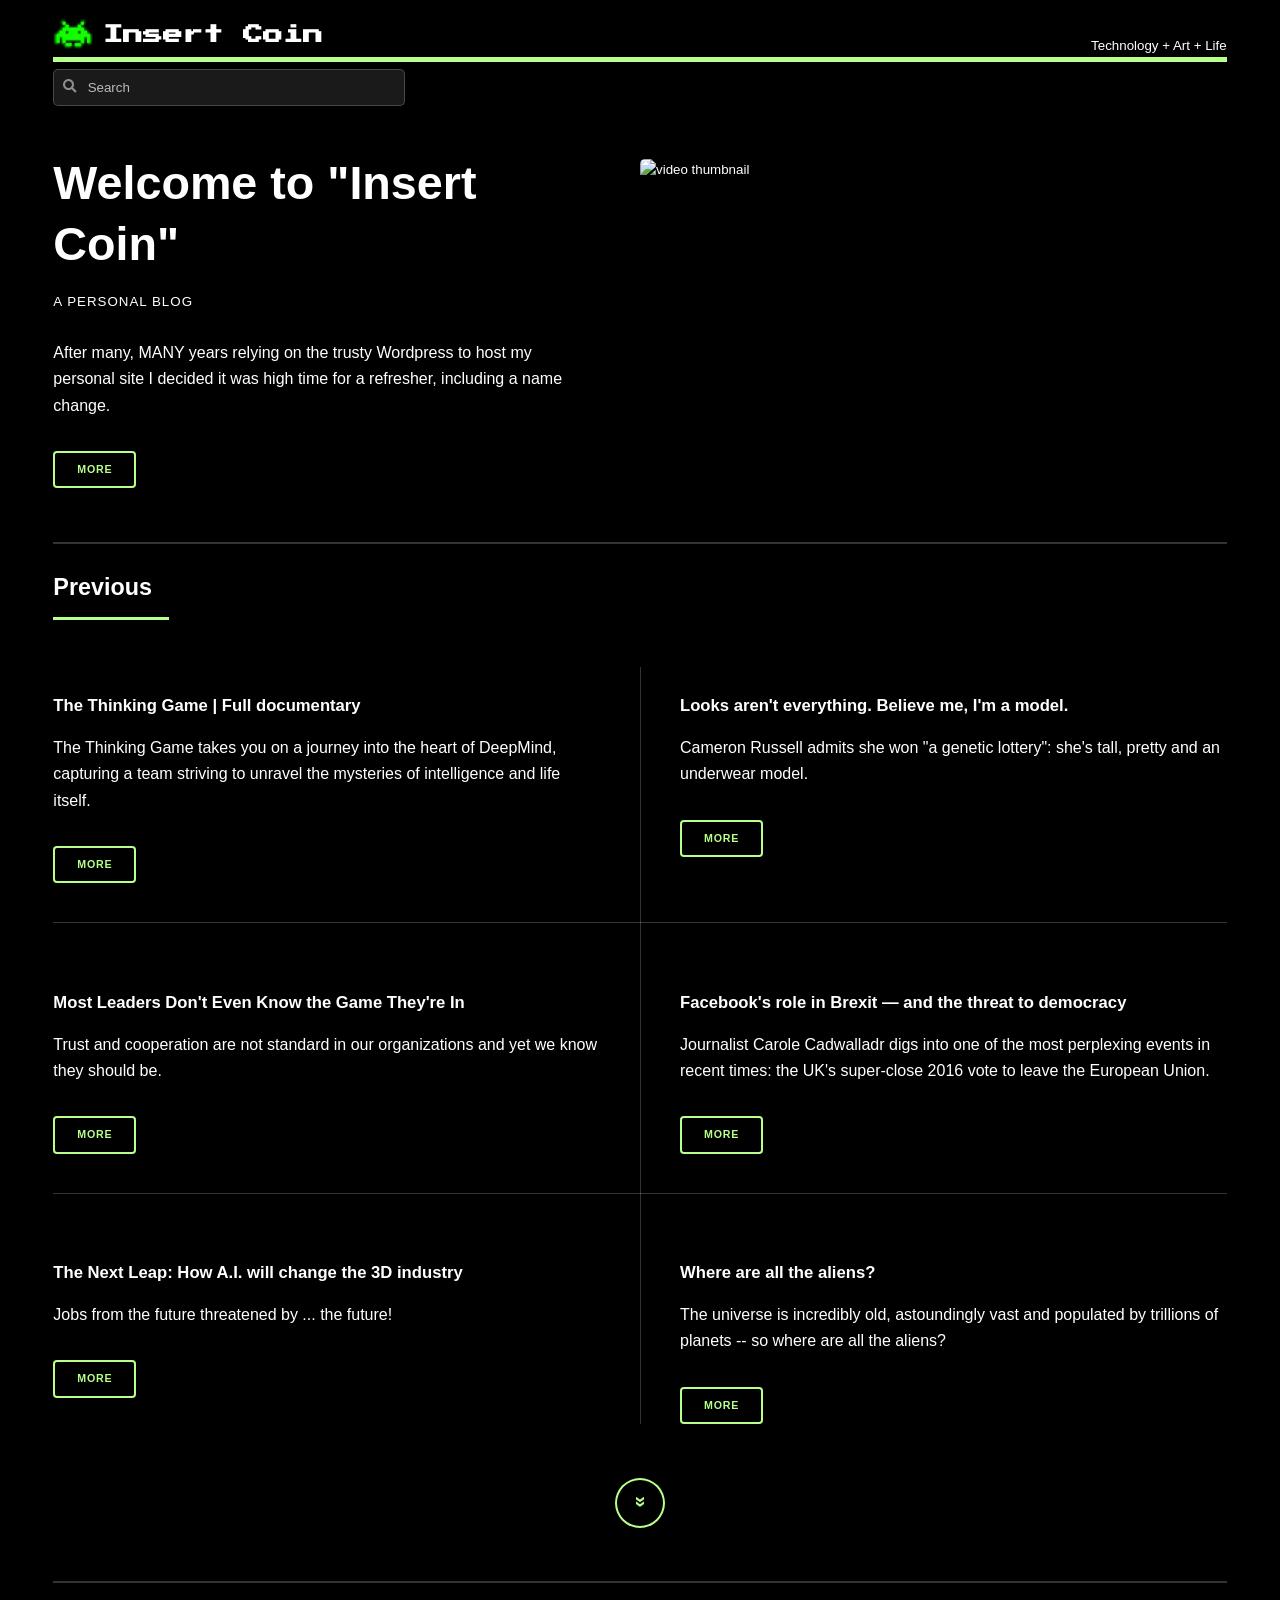
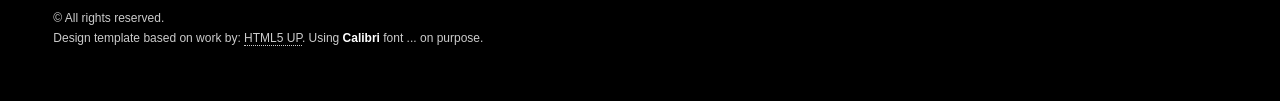
==== site/index.html @ b9022a0f "add search bar" ====
<!DOCTYPE HTML>
<html>

<head>
	<title>Insert Coin &#8211; Technology + Art + Life</title>
	<meta charset="utf-8" />
	<meta name="viewport" content="width=device-width, initial-scale=1, user-scalable=no" />
	<link rel="stylesheet" href="assets/css/main.css" />
	<link rel="apple-touch-icon" sizes="180x180" href="/apple-touch-icon.png">
	<link rel="icon" type="image/png" sizes="32x32" href="/favicon-32x32.png">
	<link rel="icon" type="image/png" sizes="16x16" href="/favicon-16x16.png">
	<link rel="manifest" href="/site.webmanifest">
</head>

<body class="is-preload">

	<!-- Wrapper -->
	<div id="wrapper">

		<!-- Main -->
		<div id="main">
			<div class="inner">

				<!-- Header -->
				<header id="header">
					<a href="/" class="logo"><img src="images/logo.jpg" alt="" /><strong>Insert
							Coin</strong></a>
					<br />
					Technology + Art + Life
				</header>
				<div id="search-bar" style="width: 30%; margin: 0.5em 0 0 0; position: relative;">
					<form method="post" action="#" onsubmit="return false;">
						<input type="text" id="search-input" placeholder="Search"
							style="padding-left: 2.5em; width: 100%;" />
						<span class="icon solid fa-search"
							style="position: absolute; left: 0.75em; top: 50%; transform: translateY(-50%); pointer-events: none; opacity: 0.5;"></span>
					</form>
				</div>

				<!-- Banner -->
<section id="banner">
	<div class="content">
		<header>
			<h1>Welcome to "Insert Coin"</h1>
			<p>A Personal Blog</p>
		</header>
		<p>After many, MANY years relying on the trusty Wordpress to host my personal site I decided it was high time for a refresher, including a name change.</p>
		<ul class="actions">
			<li><a href="content/2026/renewed-site/" class="button big">More</a></li>
		</ul>
	</div>
	<span class="image object">
		<img alt="video thumbnail" src="content/2026/renewed-site/images/Google_AI_Studio_2025-12-28T23_28_41.825Z.png">
	</span>
</section>

<!-- Section -->
<section>
	<header class="major">
		<h2>Previous</h2>
	</header>
	<div class="posts">
        <article>
            <a href="content/2025/the-thinking-game/" class="image"><img src="https://i.ytimg.com/vi/d95J8yzvjbQ/hq720.jpg" alt="" /></a>
            <h3>The Thinking Game | Full documentary</h3>
            <p>The Thinking Game takes you on a journey into the heart of DeepMind, capturing a team striving to unravel the mysteries of intelligence and life itself.</p>
            <ul class="actions">
                <li><a href="content/2025/the-thinking-game/" class="button">More</a></li>
            </ul>
        </article>
        <article>
            <a href="content/2025/looks-arent-everything/" class="image"><img src="https://i.ytimg.com/vi/KM4Xe6Dlp0Y/hq720.jpg" alt="" /></a>
            <h3>Looks aren't everything. Believe me, I'm a model.</h3>
            <p>Cameron Russell admits she won "a genetic lottery": she's tall, pretty and an underwear model.</p>
            <ul class="actions">
                <li><a href="content/2025/looks-arent-everything/" class="button">More</a></li>
            </ul>
        </article>
        <article>
            <a href="content/2021/most-leaders-dont-even-know-the-game-theyre-in-simon-sinek/" class="image"><img src="https://i.ytimg.com/vi/RyTQ5-SQYTo/hq720.jpg" alt="" /></a>
            <h3>Most Leaders Don't Even Know the Game They're In</h3>
            <p>Trust and cooperation are not standard in our organizations and yet we know they should be.</p>
            <ul class="actions">
                <li><a href="content/2021/most-leaders-dont-even-know-the-game-theyre-in-simon-sinek/" class="button">More</a></li>
            </ul>
        </article>
        <article>
            <a href="content/2019/facebooks-role-in-brexit-and-the-threat-to-democracy-carole-cadwalladr/" class="image"><img src="https://i.ytimg.com/vi/OQSMr-3GGvQ/hq720.jpg" alt="" /></a>
            <h3>Facebook's role in Brexit — and the threat to democracy</h3>
            <p>Journalist Carole Cadwalladr digs into one of the most perplexing events in recent times: the UK's super-close 2016 vote to leave the European Union.</p>
            <ul class="actions">
                <li><a href="content/2019/facebooks-role-in-brexit-and-the-threat-to-democracy-carole-cadwalladr/" class="button">More</a></li>
            </ul>
        </article>
        <article>
            <a href="content/2018/the-next-leap-how-a-i-will-change-the-3d-industry-andrew-price/" class="image"><img src="https://i.ytimg.com/vi/FlgLxSLsYWQ/hq720.jpg" alt="" /></a>
            <h3>The Next Leap: How A.I. will change the 3D industry</h3>
            <p>Jobs from the future threatened by ... the future!</p>
            <ul class="actions">
                <li><a href="content/2018/the-next-leap-how-a-i-will-change-the-3d-industry-andrew-price/" class="button">More</a></li>
            </ul>
        </article>
        <article>
            <a href="content/2018/where-are-all-the-aliens/" class="image"><img src="https://i.ytimg.com/vi/qaIghx4QRN4/hq720.jpg" alt="" /></a>
            <h3>Where are all the aliens?</h3>
            <p>The universe is incredibly old, astoundingly vast and populated by trillions of planets -- so where are all the aliens?</p>
            <ul class="actions">
                <li><a href="content/2018/where-are-all-the-aliens/" class="button">More</a></li>
            </ul>
        </article>
	</div>
	<div class="load-more-container">
		<a href="#" id="load-more-btn" class="button load-more"><span>&raquo;</span></a>
	</div>
</section>

				<!-- Footer -->
				<section>
					<footer id="footer">
						<p class="copyright">&copy; All rights reserved.
							<br />
							Design template based on work by: <a href="https://html5up.net" target="_blank">HTML5
								UP</a>. Using <strong>Calibri</strong> font ... on purpose.
						</p>
					</footer>
				</section>
			</div>
		</div>
	</div>

	<!-- Scripts -->
	<script src="assets/js/jquery.min.js"></script>
	<script src="assets/js/browser.min.js"></script>
	<script src="assets/js/breakpoints.min.js"></script>
	<script src="assets/js/util.js"></script>
	<script src="assets/js/main.js"></script>
	<script src="assets/js/load-more.js"></script>
	<script src="assets/js/search.js"></script>

</body>

</html>
---- site/assets/css/main.css ----
@import url(fontawesome-all.min.css);
@import url("https://fonts.googleapis.com/css?family=Open+Sans:400,600,400italic,600italic|Roboto+Slab:400,700");
@import url('https://fonts.googleapis.com/css2?family=Press+Start+2P&display=swap');

/*
	Editorial by HTML5 UP
	html5up.net | @ajlkn
	Free for personal and commercial use under the CCA 3.0 license (html5up.net/license)
*/
html,
body,
div,
span,
applet,
object,
iframe,
h1,
h2,
h3,
h4,
h5,
h6,
p,
blockquote,
pre,
a,
abbr,
acronym,
address,
big,
cite,
code,
del,
dfn,
em,
img,
ins,
kbd,
q,
s,
samp,
small,
strike,
strong,
sub,
sup,
tt,
var,
b,
u,
i,
center,
dl,
dt,
dd,
ol,
ul,
li,
fieldset,
form,
label,
legend,
table,
caption,
tbody,
tfoot,
thead,
tr,
th,
td,
article,
aside,
canvas,
details,
embed,
figure,
figcaption,
footer,
header,
hgroup,
menu,
nav,
output,
ruby,
section,
summary,
time,
mark,
audio,
video {
  margin: 0;
  padding: 0;
  border: 0;
  font-size: 100%;
  font: inherit;
  vertical-align: baseline;
}

article,
aside,
details,
figcaption,
figure,
footer,
header,
hgroup,
menu,
nav,
section {
  display: block;
}

img {
  max-width: 100%;
  height: auto;
}

iframe {
  max-width: 100%;
}

body {
  line-height: 1;
}

ol,
ul {
  list-style: none;
}

blockquote,
q {
  quotes: none;
}

blockquote:before,
blockquote:after,
q:before,
q:after {
  content: '';
  content: none;
}

table {
  border-collapse: collapse;
  border-spacing: 0;
}

body {
  -webkit-text-size-adjust: none;
}

mark {
  background-color: transparent;
  color: inherit;
}

input::-moz-focus-inner {
  border: 0;
  padding: 0;
}

input,
select,
textarea {
  -moz-appearance: none;
  -webkit-appearance: none;
  -ms-appearance: none;
  appearance: none;
}

/* Basic */
@-ms-viewport {
  width: device-width;
}

body {
  -ms-overflow-style: scrollbar;
}

@media screen and (max-width: 480px) {

  html,
  body {
    min-width: 320px;
  }
}

html {
  box-sizing: border-box;
}

*,
*:before,
*:after {
  box-sizing: inherit;
}

body {
  background: #000000;
}

body.is-preload *,
body.is-preload *:before,
body.is-preload *:after,
body.is-resizing *,
body.is-resizing *:before,
body.is-resizing *:after {
  -moz-animation: none !important;
  -webkit-animation: none !important;
  -ms-animation: none !important;
  animation: none !important;
  -moz-transition: none !important;
  -webkit-transition: none !important;
  -ms-transition: none !important;
  transition: none !important;
}

/* Type */
body,
input,
select,
textarea {
  color: #ffffff;
  font-family: "Calibri", sans-serif;
  font-size: 13pt;
  font-weight: 400;
  line-height: 1.65;
}

@media screen and (max-width: 1680px) {

  body,
  input,
  select,
  textarea {
    font-size: 11pt;
  }
}

@media screen and (max-width: 1280px) {

  body,
  input,
  select,
  textarea {
    font-size: 10pt;
  }
}

@media screen and (max-width: 360px) {

  body,
  input,
  select,
  textarea {
    font-size: 9pt;
  }
}

a {
  -moz-transition: color 0.2s ease-in-out, border-bottom-color 0.2s ease-in-out;
  -webkit-transition: color 0.2s ease-in-out, border-bottom-color 0.2s ease-in-out;
  -ms-transition: color 0.2s ease-in-out, border-bottom-color 0.2s ease-in-out;
  transition: color 0.2s ease-in-out, border-bottom-color 0.2s ease-in-out;
  border-bottom: dotted 1px;
  color: #B8FF8C;
  text-decoration: none;
}

a:hover {
  border-bottom-color: #B8FF8C;
  color: #B8FF8C !important;
}

a:hover strong {
  color: inherit;
}

strong,
b {
  color: #ffffff;
  font-weight: 600;
}

em,
i {
  font-style: italic;
}

p {
  font-size: 1.2em;
  margin: 0 0 2em 0;
}

h1,
h2,
h3,
h4,
h5,
h6 {
  color: #ffffff;
  font-family: "Calibri", sans-serif;
  font-weight: 700;
  line-height: 1.5;
  margin: 0 0 1em 0;
}

h1 a,
h2 a,
h3 a,
h4 a,
h5 a,
h6 a {
  color: inherit;
  text-decoration: none;
  border-bottom: 0;
}

h1 {
  font-size: 4em;
  margin: 0 0 0.5em 0;
  line-height: 1.3;
}

h2 {
  font-size: 1.75em;
}

h3 {
  font-size: 1.25em;
}

h4 {
  font-size: 1.1em;
}

h5 {
  font-size: 0.9em;
}

h6 {
  font-size: 0.7em;
}

@media screen and (max-width: 1680px) {
  h1 {
    font-size: 3.5em;
  }
}

@media screen and (max-width: 980px) {
  h1 {
    font-size: 3.25em;
  }
}

@media screen and (max-width: 736px) {
  h1 {
    font-size: 2em;
    line-height: 1.4;
  }

  h2 {
    font-size: 1.5em;
  }
}

sub {
  font-size: 0.8em;
  position: relative;
  top: 0.5em;
}

sup {
  font-size: 0.8em;
  position: relative;
  top: -0.5em;
}

blockquote {
  border-left: solid 3px rgba(255, 255, 255, 0.2);
  font-style: italic;
  margin: 0 0 2em 0;
  padding: 0.5em 0 0.5em 2em;
}

code {
  background: rgba(230, 235, 237, 0.25);
  border-radius: 0.375em;
  border: solid 1px rgba(255, 255, 255, 0.2);
  font-family: "Courier New", monospace;
  font-size: 0.9em;
  margin: 0 0.25em;
  padding: 0.25em 0.65em;
}

pre {
  -webkit-overflow-scrolling: touch;
  font-family: "Courier New", monospace;
  font-size: 0.9em;
  margin: 0 0 2em 0;
}

pre code {
  display: block;
  line-height: 1.75;
  padding: 1em 1.5em;
  overflow-x: auto;
}

hr {
  border: 0;
  border-bottom: solid 1px rgba(255, 255, 255, 0.2);
  margin: 2em 0;
}

hr.major {
  margin: 3em 0;
}

.align-left {
  text-align: left;
}

.align-center {
  text-align: center;
}

.align-right {
  text-align: right;
}

/* Row */
.row {
  display: flex;
  flex-wrap: wrap;
  box-sizing: border-box;
  align-items: stretch;
}

.row>* {
  box-sizing: border-box;
}

.row.gtr-uniform>*> :last-child {
  margin-bottom: 0;
}

.row.aln-left {
  justify-content: flex-start;
}

.row.aln-center {
  justify-content: center;
}

.row.aln-right {
  justify-content: flex-end;
}

.row.aln-top {
  align-items: flex-start;
}

.row.aln-middle {
  align-items: center;
}

.row.aln-bottom {
  align-items: flex-end;
}

.row>.imp {
  order: -1;
}

.row>.col-1 {
  width: 8.33333%;
}

.row>.off-1 {
  margin-left: 8.33333%;
}

.row>.col-2 {
  width: 16.66667%;
}

.row>.off-2 {
  margin-left: 16.66667%;
}

.row>.col-3 {
  width: 25%;
}

.row>.off-3 {
  margin-left: 25%;
}

.row>.col-4 {
  width: 33.33333%;
}

.row>.off-4 {
  margin-left: 33.33333%;
}

.row>.col-5 {
  width: 41.66667%;
}

.row>.off-5 {
  margin-left: 41.66667%;
}

.row>.col-6 {
  width: 50%;
}

.row>.off-6 {
  margin-left: 50%;
}

.row>.col-7 {
  width: 58.33333%;
}

.row>.off-7 {
  margin-left: 58.33333%;
}

.row>.col-8 {
  width: 66.66667%;
}

.row>.off-8 {
  margin-left: 66.66667%;
}

.row>.col-9 {
  width: 75%;
}

.row>.off-9 {
  margin-left: 75%;
}

.row>.col-10 {
  width: 83.33333%;
}

.row>.off-10 {
  margin-left: 83.33333%;
}

.row>.col-11 {
  width: 91.66667%;
}

.row>.off-11 {
  margin-left: 91.66667%;
}

.row>.col-12 {
  width: 100%;
}

.row>.off-12 {
  margin-left: 100%;
}

.row.gtr-0 {
  margin-top: 0;
  margin-left: 0em;
}

.row.gtr-0>* {
  padding: 0 0 0 0em;
}

.row.gtr-0.gtr-uniform {
  margin-top: 0em;
}

.row.gtr-0.gtr-uniform>* {
  padding-top: 0em;
}

.row.gtr-25 {
  margin-top: 0;
  margin-left: -0.375em;
}

.row.gtr-25>* {
  padding: 0 0 0 0.375em;
}

.row.gtr-25.gtr-uniform {
  margin-top: -0.375em;
}

.row.gtr-25.gtr-uniform>* {
  padding-top: 0.375em;
}

.row.gtr-50 {
  margin-top: 0;
  margin-left: -0.75em;
}

.row.gtr-50>* {
  padding: 0 0 0 0.75em;
}

.row.gtr-50.gtr-uniform {
  margin-top: -0.75em;
}

.row.gtr-50.gtr-uniform>* {
  padding-top: 0.75em;
}

.row {
  margin-top: 0;
  margin-left: -1.5em;
}

.row>* {
  padding: 0 0 0 1.5em;
}

.row.gtr-uniform {
  margin-top: -1.5em;
}

.row.gtr-uniform>* {
  padding-top: 1.5em;
}

.row.gtr-150 {
  margin-top: 0;
  margin-left: -2.25em;
}

.row.gtr-150>* {
  padding: 0 0 0 2.25em;
}

.row.gtr-150.gtr-uniform {
  margin-top: -2.25em;
}

.row.gtr-150.gtr-uniform>* {
  padding-top: 2.25em;
}

.row.gtr-200 {
  margin-top: 0;
  margin-left: -3em;
}

.row.gtr-200>* {
  padding: 0 0 0 3em;
}

.row.gtr-200.gtr-uniform {
  margin-top: -3em;
}

.row.gtr-200.gtr-uniform>* {
  padding-top: 3em;
}

@media screen and (max-width: 1680px) {
  .row {
    display: flex;
    flex-wrap: wrap;
    box-sizing: border-box;
    align-items: stretch;
  }

  .row>* {
    box-sizing: border-box;
  }

  .row.gtr-uniform>*> :last-child {
    margin-bottom: 0;
  }

  .row.aln-left {
    justify-content: flex-start;
  }

  .row.aln-center {
    justify-content: center;
  }

  .row.aln-right {
    justify-content: flex-end;
  }

  .row.aln-top {
    align-items: flex-start;
  }

  .row.aln-middle {
    align-items: center;
  }

  .row.aln-bottom {
    align-items: flex-end;
  }

  .row>.imp-xlarge {
    order: -1;
  }

  .row>.col-1-xlarge {
    width: 8.33333%;
  }

  .row>.off-1-xlarge {
    margin-left: 8.33333%;
  }

  .row>.col-2-xlarge {
    width: 16.66667%;
  }

  .row>.off-2-xlarge {
    margin-left: 16.66667%;
  }

  .row>.col-3-xlarge {
    width: 25%;
  }

  .row>.off-3-xlarge {
    margin-left: 25%;
  }

  .row>.col-4-xlarge {
    width: 33.33333%;
  }

  .row>.off-4-xlarge {
    margin-left: 33.33333%;
  }

  .row>.col-5-xlarge {
    width: 41.66667%;
  }

  .row>.off-5-xlarge {
    margin-left: 41.66667%;
  }

  .row>.col-6-xlarge {
    width: 50%;
  }

  .row>.off-6-xlarge {
    margin-left: 50%;
  }

  .row>.col-7-xlarge {
    width: 58.33333%;
  }

  .row>.off-7-xlarge {
    margin-left: 58.33333%;
  }

  .row>.col-8-xlarge {
    width: 66.66667%;
  }

  .row>.off-8-xlarge {
    margin-left: 66.66667%;
  }

  .row>.col-9-xlarge {
    width: 75%;
  }

  .row>.off-9-xlarge {
    margin-left: 75%;
  }

  .row>.col-10-xlarge {
    width: 83.33333%;
  }

  .row>.off-10-xlarge {
    margin-left: 83.33333%;
  }

  .row>.col-11-xlarge {
    width: 91.66667%;
  }

  .row>.off-11-xlarge {
    margin-left: 91.66667%;
  }

  .row>.col-12-xlarge {
    width: 100%;
  }

  .row>.off-12-xlarge {
    margin-left: 100%;
  }

  .row.gtr-0 {
    margin-top: 0;
    margin-left: 0em;
  }

  .row.gtr-0>* {
    padding: 0 0 0 0em;
  }

  .row.gtr-0.gtr-uniform {
    margin-top: 0em;
  }

  .row.gtr-0.gtr-uniform>* {
    padding-top: 0em;
  }

  .row.gtr-25 {
    margin-top: 0;
    margin-left: -0.375em;
  }

  .row.gtr-25>* {
    padding: 0 0 0 0.375em;
  }

  .row.gtr-25.gtr-uniform {
    margin-top: -0.375em;
  }

  .row.gtr-25.gtr-uniform>* {
    padding-top: 0.375em;
  }

  .row.gtr-50 {
    margin-top: 0;
    margin-left: -0.75em;
  }

  .row.gtr-50>* {
    padding: 0 0 0 0.75em;
  }

  .row.gtr-50.gtr-uniform {
    margin-top: -0.75em;
  }

  .row.gtr-50.gtr-uniform>* {
    padding-top: 0.75em;
  }

  .row {
    margin-top: 0;
    margin-left: -1.5em;
  }

  .row>* {
    padding: 0 0 0 1.5em;
  }

  .row.gtr-uniform {
    margin-top: -1.5em;
  }

  .row.gtr-uniform>* {
    padding-top: 1.5em;
  }

  .row.gtr-150 {
    margin-top: 0;
    margin-left: -2.25em;
  }

  .row.gtr-150>* {
    padding: 0 0 0 2.25em;
  }

  .row.gtr-150.gtr-uniform {
    margin-top: -2.25em;
  }

  .row.gtr-150.gtr-uniform>* {
    padding-top: 2.25em;
  }

  .row.gtr-200 {
    margin-top: 0;
    margin-left: -3em;
  }

  .row.gtr-200>* {
    padding: 0 0 0 3em;
  }

  .row.gtr-200.gtr-uniform {
    margin-top: -3em;
  }

  .row.gtr-200.gtr-uniform>* {
    padding-top: 3em;
  }
}

@media screen and (max-width: 1280px) {
  .row {
    display: flex;
    flex-wrap: wrap;
    box-sizing: border-box;
    align-items: stretch;
  }

  .row>* {
    box-sizing: border-box;
  }

  .row.gtr-uniform>*> :last-child {
    margin-bottom: 0;
  }

  .row.aln-left {
    justify-content: flex-start;
  }

  .row.aln-center {
    justify-content: center;
  }

  .row.aln-right {
    justify-content: flex-end;
  }

  .row.aln-top {
    align-items: flex-start;
  }

  .row.aln-middle {
    align-items: center;
  }

  .row.aln-bottom {
    align-items: flex-end;
  }

  .row>.imp-large {
    order: -1;
  }

  .row>.col-1-large {
    width: 8.33333%;
  }

  .row>.off-1-large {
    margin-left: 8.33333%;
  }

  .row>.col-2-large {
    width: 16.66667%;
  }

  .row>.off-2-large {
    margin-left: 16.66667%;
  }

  .row>.col-3-large {
    width: 25%;
  }

  .row>.off-3-large {
    margin-left: 25%;
  }

  .row>.col-4-large {
    width: 33.33333%;
  }

  .row>.off-4-large {
    margin-left: 33.33333%;
  }

  .row>.col-5-large {
    width: 41.66667%;
  }

  .row>.off-5-large {
    margin-left: 41.66667%;
  }

  .row>.col-6-large {
    width: 50%;
  }

  .row>.off-6-large {
    margin-left: 50%;
  }

  .row>.col-7-large {
    width: 58.33333%;
  }

  .row>.off-7-large {
    margin-left: 58.33333%;
  }

  .row>.col-8-large {
    width: 66.66667%;
  }

  .row>.off-8-large {
    margin-left: 66.66667%;
  }

  .row>.col-9-large {
    width: 75%;
  }

  .row>.off-9-large {
    margin-left: 75%;
  }

  .row>.col-10-large {
    width: 83.33333%;
  }

  .row>.off-10-large {
    margin-left: 83.33333%;
  }

  .row>.col-11-large {
    width: 91.66667%;
  }

  .row>.off-11-large {
    margin-left: 91.66667%;
  }

  .row>.col-12-large {
    width: 100%;
  }

  .row>.off-12-large {
    margin-left: 100%;
  }

  .row.gtr-0 {
    margin-top: 0;
    margin-left: 0em;
  }

  .row.gtr-0>* {
    padding: 0 0 0 0em;
  }

  .row.gtr-0.gtr-uniform {
    margin-top: 0em;
  }

  .row.gtr-0.gtr-uniform>* {
    padding-top: 0em;
  }

  .row.gtr-25 {
    margin-top: 0;
    margin-left: -0.375em;
  }

  .row.gtr-25>* {
    padding: 0 0 0 0.375em;
  }

  .row.gtr-25.gtr-uniform {
    margin-top: -0.375em;
  }

  .row.gtr-25.gtr-uniform>* {
    padding-top: 0.375em;
  }

  .row.gtr-50 {
    margin-top: 0;
    margin-left: -0.75em;
  }

  .row.gtr-50>* {
    padding: 0 0 0 0.75em;
  }

  .row.gtr-50.gtr-uniform {
    margin-top: -0.75em;
  }

  .row.gtr-50.gtr-uniform>* {
    padding-top: 0.75em;
  }

  .row {
    margin-top: 0;
    margin-left: -1.5em;
  }

  .row>* {
    padding: 0 0 0 1.5em;
  }

  .row.gtr-uniform {
    margin-top: -1.5em;
  }

  .row.gtr-uniform>* {
    padding-top: 1.5em;
  }

  .row.gtr-150 {
    margin-top: 0;
    margin-left: -2.25em;
  }

  .row.gtr-150>* {
    padding: 0 0 0 2.25em;
  }

  .row.gtr-150.gtr-uniform {
    margin-top: -2.25em;
  }

  .row.gtr-150.gtr-uniform>* {
    padding-top: 2.25em;
  }

  .row.gtr-200 {
    margin-top: 0;
    margin-left: -3em;
  }

  .row.gtr-200>* {
    padding: 0 0 0 3em;
  }

  .row.gtr-200.gtr-uniform {
    margin-top: -3em;
  }

  .row.gtr-200.gtr-uniform>* {
    padding-top: 3em;
  }
}

@media screen and (max-width: 980px) {
  .row {
    display: flex;
    flex-wrap: wrap;
    box-sizing: border-box;
    align-items: stretch;
  }

  .row>* {
    box-sizing: border-box;
  }

  .row.gtr-uniform>*> :last-child {
    margin-bottom: 0;
  }

  .row.aln-left {
    justify-content: flex-start;
  }

  .row.aln-center {
    justify-content: center;
  }

  .row.aln-right {
    justify-content: flex-end;
  }

  .row.aln-top {
    align-items: flex-start;
  }

  .row.aln-middle {
    align-items: center;
  }

  .row.aln-bottom {
    align-items: flex-end;
  }

  .row>.imp-medium {
    order: -1;
  }

  .row>.col-1-medium {
    width: 8.33333%;
  }

  .row>.off-1-medium {
    margin-left: 8.33333%;
  }

  .row>.col-2-medium {
    width: 16.66667%;
  }

  .row>.off-2-medium {
    margin-left: 16.66667%;
  }

  .row>.col-3-medium {
    width: 25%;
  }

  .row>.off-3-medium {
    margin-left: 25%;
  }

  .row>.col-4-medium {
    width: 33.33333%;
  }

  .row>.off-4-medium {
    margin-left: 33.33333%;
  }

  .row>.col-5-medium {
    width: 41.66667%;
  }

  .row>.off-5-medium {
    margin-left: 41.66667%;
  }

  .row>.col-6-medium {
    width: 50%;
  }

  .row>.off-6-medium {
    margin-left: 50%;
  }

  .row>.col-7-medium {
    width: 58.33333%;
  }

  .row>.off-7-medium {
    margin-left: 58.33333%;
  }

  .row>.col-8-medium {
    width: 66.66667%;
  }

  .row>.off-8-medium {
    margin-left: 66.66667%;
  }

  .row>.col-9-medium {
    width: 75%;
  }

  .row>.off-9-medium {
    margin-left: 75%;
  }

  .row>.col-10-medium {
    width: 83.33333%;
  }

  .row>.off-10-medium {
    margin-left: 83.33333%;
  }

  .row>.col-11-medium {
    width: 91.66667%;
  }

  .row>.off-11-medium {
    margin-left: 91.66667%;
  }

  .row>.col-12-medium {
    width: 100%;
  }

  .row>.off-12-medium {
    margin-left: 100%;
  }

  .row.gtr-0 {
    margin-top: 0;
    margin-left: 0em;
  }

  .row.gtr-0>* {
    padding: 0 0 0 0em;
  }

  .row.gtr-0.gtr-uniform {
    margin-top: 0em;
  }

  .row.gtr-0.gtr-uniform>* {
    padding-top: 0em;
  }

  .row.gtr-25 {
    margin-top: 0;
    margin-left: -0.375em;
  }

  .row.gtr-25>* {
    padding: 0 0 0 0.375em;
  }

  .row.gtr-25.gtr-uniform {
    margin-top: -0.375em;
  }

  .row.gtr-25.gtr-uniform>* {
    padding-top: 0.375em;
  }

  .row.gtr-50 {
    margin-top: 0;
    margin-left: -0.75em;
  }

  .row.gtr-50>* {
    padding: 0 0 0 0.75em;
  }

  .row.gtr-50.gtr-uniform {
    margin-top: -0.75em;
  }

  .row.gtr-50.gtr-uniform>* {
    padding-top: 0.75em;
  }

  .row {
    margin-top: 0;
    margin-left: -1.5em;
  }

  .row>* {
    padding: 0 0 0 1.5em;
  }

  .row.gtr-uniform {
    margin-top: -1.5em;
  }

  .row.gtr-uniform>* {
    padding-top: 1.5em;
  }

  .row.gtr-150 {
    margin-top: 0;
    margin-left: -2.25em;
  }

  .row.gtr-150>* {
    padding: 0 0 0 2.25em;
  }

  .row.gtr-150.gtr-uniform {
    margin-top: -2.25em;
  }

  .row.gtr-150.gtr-uniform>* {
    padding-top: 2.25em;
  }

  .row.gtr-200 {
    margin-top: 0;
    margin-left: -3em;
  }

  .row.gtr-200>* {
    padding: 0 0 0 3em;
  }

  .row.gtr-200.gtr-uniform {
    margin-top: -3em;
  }

  .row.gtr-200.gtr-uniform>* {
    padding-top: 3em;
  }
}

@media screen and (max-width: 736px) {
  .row {
    display: flex;
    flex-wrap: wrap;
    box-sizing: border-box;
    align-items: stretch;
  }

  .row>* {
    box-sizing: border-box;
  }

  .row.gtr-uniform>*> :last-child {
    margin-bottom: 0;
  }

  .row.aln-left {
    justify-content: flex-start;
  }

  .row.aln-center {
    justify-content: center;
  }

  .row.aln-right {
    justify-content: flex-end;
  }

  .row.aln-top {
    align-items: flex-start;
  }

  .row.aln-middle {
    align-items: center;
  }

  .row.aln-bottom {
    align-items: flex-end;
  }

  .row>.imp-small {
    order: -1;
  }

  .row>.col-1-small {
    width: 8.33333%;
  }

  .row>.off-1-small {
    margin-left: 8.33333%;
  }

  .row>.col-2-small {
    width: 16.66667%;
  }

  .row>.off-2-small {
    margin-left: 16.66667%;
  }

  .row>.col-3-small {
    width: 25%;
  }

  .row>.off-3-small {
    margin-left: 25%;
  }

  .row>.col-4-small {
    width: 33.33333%;
  }

  .row>.off-4-small {
    margin-left: 33.33333%;
  }

  .row>.col-5-small {
    width: 41.66667%;
  }

  .row>.off-5-small {
    margin-left: 41.66667%;
  }

  .row>.col-6-small {
    width: 50%;
  }

  .row>.off-6-small {
    margin-left: 50%;
  }

  .row>.col-7-small {
    width: 58.33333%;
  }

  .row>.off-7-small {
    margin-left: 58.33333%;
  }

  .row>.col-8-small {
    width: 66.66667%;
  }

  .row>.off-8-small {
    margin-left: 66.66667%;
  }

  .row>.col-9-small {
    width: 75%;
  }

  .row>.off-9-small {
    margin-left: 75%;
  }

  .row>.col-10-small {
    width: 83.33333%;
  }

  .row>.off-10-small {
    margin-left: 83.33333%;
  }

  .row>.col-11-small {
    width: 91.66667%;
  }

  .row>.off-11-small {
    margin-left: 91.66667%;
  }

  .row>.col-12-small {
    width: 100%;
  }

  .row>.off-12-small {
    margin-left: 100%;
  }

  .row.gtr-0 {
    margin-top: 0;
    margin-left: 0em;
  }

  .row.gtr-0>* {
    padding: 0 0 0 0em;
  }

  .row.gtr-0.gtr-uniform {
    margin-top: 0em;
  }

  .row.gtr-0.gtr-uniform>* {
    padding-top: 0em;
  }

  .row.gtr-25 {
    margin-top: 0;
    margin-left: -0.375em;
  }

  .row.gtr-25>* {
    padding: 0 0 0 0.375em;
  }

  .row.gtr-25.gtr-uniform {
    margin-top: -0.375em;
  }

  .row.gtr-25.gtr-uniform>* {
    padding-top: 0.375em;
  }

  .row.gtr-50 {
    margin-top: 0;
    margin-left: -0.75em;
  }

  .row.gtr-50>* {
    padding: 0 0 0 0.75em;
  }

  .row.gtr-50.gtr-uniform {
    margin-top: -0.75em;
  }

  .row.gtr-50.gtr-uniform>* {
    padding-top: 0.75em;
  }

  .row {
    margin-top: 0;
    margin-left: -1.5em;
  }

  .row>* {
    padding: 0 0 0 1.5em;
  }

  .row.gtr-uniform {
    margin-top: -1.5em;
  }

  .row.gtr-uniform>* {
    padding-top: 1.5em;
  }

  .row.gtr-150 {
    margin-top: 0;
    margin-left: -2.25em;
  }

  .row.gtr-150>* {
    padding: 0 0 0 2.25em;
  }

  .row.gtr-150.gtr-uniform {
    margin-top: -2.25em;
  }

  .row.gtr-150.gtr-uniform>* {
    padding-top: 2.25em;
  }

  .row.gtr-200 {
    margin-top: 0;
    margin-left: -3em;
  }

  .row.gtr-200>* {
    padding: 0 0 0 3em;
  }

  .row.gtr-200.gtr-uniform {
    margin-top: -3em;
  }

  .row.gtr-200.gtr-uniform>* {
    padding-top: 3em;
  }
}

@media screen and (max-width: 480px) {
  .row {
    display: flex;
    flex-wrap: wrap;
    box-sizing: border-box;
    align-items: stretch;
  }

  .row>* {
    box-sizing: border-box;
  }

  .row.gtr-uniform>*> :last-child {
    margin-bottom: 0;
  }

  .row.aln-left {
    justify-content: flex-start;
  }

  .row.aln-center {
    justify-content: center;
  }

  .row.aln-right {
    justify-content: flex-end;
  }

  .row.aln-top {
    align-items: flex-start;
  }

  .row.aln-middle {
    align-items: center;
  }

  .row.aln-bottom {
    align-items: flex-end;
  }

  .row>.imp-xsmall {
    order: -1;
  }

  .row>.col-1-xsmall {
    width: 8.33333%;
  }

  .row>.off-1-xsmall {
    margin-left: 8.33333%;
  }

  .row>.col-2-xsmall {
    width: 16.66667%;
  }

  .row>.off-2-xsmall {
    margin-left: 16.66667%;
  }

  .row>.col-3-xsmall {
    width: 25%;
  }

  .row>.off-3-xsmall {
    margin-left: 25%;
  }

  .row>.col-4-xsmall {
    width: 33.33333%;
  }

  .row>.off-4-xsmall {
    margin-left: 33.33333%;
  }

  .row>.col-5-xsmall {
    width: 41.66667%;
  }

  .row>.off-5-xsmall {
    margin-left: 41.66667%;
  }

  .row>.col-6-xsmall {
    width: 50%;
  }

  .row>.off-6-xsmall {
    margin-left: 50%;
  }

  .row>.col-7-xsmall {
    width: 58.33333%;
  }

  .row>.off-7-xsmall {
    margin-left: 58.33333%;
  }

  .row>.col-8-xsmall {
    width: 66.66667%;
  }

  .row>.off-8-xsmall {
    margin-left: 66.66667%;
  }

  .row>.col-9-xsmall {
    width: 75%;
  }

  .row>.off-9-xsmall {
    margin-left: 75%;
  }

  .row>.col-10-xsmall {
    width: 83.33333%;
  }

  .row>.off-10-xsmall {
    margin-left: 83.33333%;
  }

  .row>.col-11-xsmall {
    width: 91.66667%;
  }

  .row>.off-11-xsmall {
    margin-left: 91.66667%;
  }

  .row>.col-12-xsmall {
    width: 100%;
  }

  .row>.off-12-xsmall {
    margin-left: 100%;
  }

  .row.gtr-0 {
    margin-top: 0;
    margin-left: 0em;
  }

  .row.gtr-0>* {
    padding: 0 0 0 0em;
  }

  .row.gtr-0.gtr-uniform {
    margin-top: 0em;
  }

  .row.gtr-0.gtr-uniform>* {
    padding-top: 0em;
  }

  .row.gtr-25 {
    margin-top: 0;
    margin-left: -0.375em;
  }

  .row.gtr-25>* {
    padding: 0 0 0 0.375em;
  }

  .row.gtr-25.gtr-uniform {
    margin-top: -0.375em;
  }

  .row.gtr-25.gtr-uniform>* {
    padding-top: 0.375em;
  }

  .row.gtr-50 {
    margin-top: 0;
    margin-left: -0.75em;
  }

  .row.gtr-50>* {
    padding: 0 0 0 0.75em;
  }

  .row.gtr-50.gtr-uniform {
    margin-top: -0.75em;
  }

  .row.gtr-50.gtr-uniform>* {
    padding-top: 0.75em;
  }

  .row {
    margin-top: 0;
    margin-left: -1.5em;
  }

  .row>* {
    padding: 0 0 0 1.5em;
  }

  .row.gtr-uniform {
    margin-top: -1.5em;
  }

  .row.gtr-uniform>* {
    padding-top: 1.5em;
  }

  .row.gtr-150 {
    margin-top: 0;
    margin-left: -2.25em;
  }

  .row.gtr-150>* {
    padding: 0 0 0 2.25em;
  }

  .row.gtr-150.gtr-uniform {
    margin-top: -2.25em;
  }

  .row.gtr-150.gtr-uniform>* {
    padding-top: 2.25em;
  }

  .row.gtr-200 {
    margin-top: 0;
    margin-left: -3em;
  }

  .row.gtr-200>* {
    padding: 0 0 0 3em;
  }

  .row.gtr-200.gtr-uniform {
    margin-top: -3em;
  }

  .row.gtr-200.gtr-uniform>* {
    padding-top: 3em;
  }
}

/* Section/Article */
section.special,
article.special {
  text-align: center;
}

header p {
  font-family: "Calibri", sans-serif;
  font-size: 1em;
  font-weight: 400;
  letter-spacing: 0.075em;
  margin-top: -0.5em;
  text-transform: uppercase;
}

header.major> :last-child {
  border-bottom: solid 3px #B8FF8C;
  display: inline-block;
  margin: 0 0 2em 0;
  padding: 0 0.75em 0.5em 0;
}

header.main> :last-child {
  margin: 0 0 1em 0;
}

/* Form */
form {
  margin: 0 0 2em 0;
}

label {
  color: #ffffff;
  display: block;
  font-size: 0.9em;
  font-weight: 600;
  margin: 0 0 1em 0;
}

input[type="text"],
input[type="password"],
input[type="email"],
input[type="tel"],
input[type="search"],
input[type="url"],
select,
textarea {
  -moz-appearance: none;
  -webkit-appearance: none;
  -ms-appearance: none;
  appearance: none;
  background: #1a1a1a;
  border-radius: 0.375em;
  border: none;
  border: solid 1px rgba(255, 255, 255, 0.2);
  color: inherit;
  display: block;
  outline: 0;
  padding: 0 1em;
  text-decoration: none;
  width: 100%;
}

input[type="text"]:invalid,
input[type="password"]:invalid,
input[type="email"]:invalid,
input[type="tel"]:invalid,
input[type="search"]:invalid,
input[type="url"]:invalid,
select:invalid,
textarea:invalid {
  box-shadow: none;
}

input[type="text"]:focus,
input[type="password"]:focus,
input[type="email"]:focus,
input[type="tel"]:focus,
input[type="search"]:focus,
input[type="url"]:focus,
select:focus,
textarea:focus {
  border-color: #B8FF8C;
  box-shadow: 0 0 0 1px #B8FF8C;
}

select {
  background-image: url("data:image/svg+xml;charset=utf8,%3Csvg xmlns='http://www.w3.org/2000/svg' width='40' height='40' preserveAspectRatio='none' viewBox='0 0 40 40'%3E%3Cpath d='M9.4,12.3l10.4,10.4l10.4-10.4c0.2-0.2,0.5-0.4,0.9-0.4c0.3,0,0.6,0.1,0.9,0.4l3.3,3.3c0.2,0.2,0.4,0.5,0.4,0.9 c0,0.4-0.1,0.6-0.4,0.9L20.7,31.9c-0.2,0.2-0.5,0.4-0.9,0.4c-0.3,0-0.6-0.1-0.9-0.4L4.3,17.3c-0.2-0.2-0.4-0.5-0.4-0.9 c0-0.4,0.1-0.6,0.4-0.9l3.3-3.3c0.2-0.2,0.5-0.4,0.9-0.4S9.1,12.1,9.4,12.3z' fill='rgba(255, 255, 255, 0.2)' /%3E%3C/svg%3E");
  background-size: 1.25em;
  background-repeat: no-repeat;
  background-position: calc(100% - 1em) center;
  height: 2.75em;
  padding-right: 2.75em;
  text-overflow: ellipsis;
}

select option {
  color: #ffffff;
  background: #1a1a1a;
}

select:focus::-ms-value {
  background-color: transparent;
}

select::-ms-expand {
  display: none;
}

input[type="text"],
input[type="password"],
input[type="email"],
input[type="tel"],
input[type="search"],
input[type="url"],
select {
  height: 2.75em;
}

textarea {
  padding: 0.75em 1em;
}

input[type="checkbox"],
input[type="radio"] {
  -moz-appearance: none;
  -webkit-appearance: none;
  -ms-appearance: none;
  appearance: none;
  display: block;
  float: left;
  margin-right: -2em;
  opacity: 0;
  width: 1em;
  z-index: -1;
}

input[type="checkbox"]+label,
input[type="radio"]+label {
  text-decoration: none;
  color: #ffffff;
  cursor: pointer;
  display: inline-block;
  font-size: 1em;
  font-weight: 400;
  padding-left: 2.4em;
  padding-right: 0.75em;
  position: relative;
}

input[type="checkbox"]+label:before,
input[type="radio"]+label:before {
  -moz-osx-font-smoothing: grayscale;
  -webkit-font-smoothing: antialiased;
  display: inline-block;
  font-style: normal;
  font-variant: normal;
  text-rendering: auto;
  line-height: 1;
  text-transform: none !important;
  font-family: 'Font Awesome 5 Free';
  font-weight: 900;
}

input[type="checkbox"]+label:before,
input[type="radio"]+label:before {
  background: #1a1a1a;
  border-radius: 0.375em;
  border: solid 1px rgba(255, 255, 255, 0.2);
  content: '';
  display: inline-block;
  font-size: 0.8em;
  height: 2.0625em;
  left: 0;
  line-height: 2.0625em;
  position: absolute;
  text-align: center;
  top: 0;
  width: 2.0625em;
}

input[type="checkbox"]:checked+label:before,
input[type="radio"]:checked+label:before {
  background: #ffffff;
  border-color: #ffffff;
  color: #000000;
  content: '\f00c';
}

input[type="checkbox"]:focus+label:before,
input[type="radio"]:focus+label:before {
  border-color: #B8FF8C;
  box-shadow: 0 0 0 1px #B8FF8C;
}

input[type="checkbox"]+label:before {
  border-radius: 0.375em;
}

input[type="radio"]+label:before {
  border-radius: 100%;
}

::-webkit-input-placeholder {
  color: #bbbbbb !important;
  opacity: 1.0;
}

:-moz-placeholder {
  color: #bbbbbb !important;
  opacity: 1.0;
}

::-moz-placeholder {
  color: #bbbbbb !important;
  opacity: 1.0;
}

:-ms-input-placeholder {
  color: #bbbbbb !important;
  opacity: 1.0;
}

/* Box */
.box {
  border-radius: 0.375em;
  border: solid 1px rgba(255, 255, 255, 0.2);
  margin-bottom: 2em;
  padding: 1.5em;
}

.box> :last-child,
.box> :last-child> :last-child,
.box> :last-child> :last-child> :last-child {
  margin-bottom: 0;
}

.box.alt {
  border: 0;
  border-radius: 0;
  padding: 0;
}

/* Icon */
.icon {
  text-decoration: none;
  border-bottom: none;
  position: relative;
}

.icon:before {
  -moz-osx-font-smoothing: grayscale;
  -webkit-font-smoothing: antialiased;
  display: inline-block;
  font-style: normal;
  font-variant: normal;
  text-rendering: auto;
  line-height: 1;
  text-transform: none !important;
  font-family: 'Font Awesome 5 Free';
  font-weight: 400;
}

.icon>.label {
  display: none;
}

.icon:before {
  line-height: inherit;
}

.icon.solid:before {
  font-weight: 900;
}

.icon.brands:before {
  font-family: 'Font Awesome 5 Brands';
}

/* Image */
.image {
  border-radius: 0.375em;
  border: 0;
  display: inline-block;
  position: relative;
}

.image img {
  border-radius: 0.375em;
  display: block;
}

.image.left,
.image.right {
  max-width: 40%;
}

.image.left img,
.image.right img {
  width: 100%;
}

.image.left {
  float: left;
  padding: 0 1.5em 1em 0;
  top: 0.25em;
}

.image.right {
  float: right;
  padding: 0 0 1em 1.5em;
  top: 0.25em;
}

.image.fit {
  display: block;
  margin: 0 0 2em 0;
  width: 100%;
}

.image.fit img {
  width: 100%;
}

.image.main {
  display: block;
  margin: 0 0 3em 0;
  width: 100%;
}

.image.main img {
  width: 100%;
}

/* Video */
iframe.video {
  width: 100%;
  aspect-ratio: 16 / 9;
  height: auto;
  border-radius: 0.375em;
  margin: 0 0 2em 0;
}

a.image {
  overflow: hidden;
}

a.image img {
  -moz-transition: -moz-transform 0.2s ease;
  -webkit-transition: -webkit-transform 0.2s ease;
  -ms-transition: -ms-transform 0.2s ease;
  transition: transform 0.2s ease;
}

a.image:hover img {
  -moz-transform: scale(1.075);
  -webkit-transform: scale(1.075);
  -ms-transform: scale(1.075);
  transform: scale(1.075);
}

/* List */
ol {
  list-style: decimal;
  margin: 0 0 2em 0;
  padding-left: 1.25em;
}

ol li {
  padding-left: 0.25em;
}

ul {
  list-style: disc;
  margin: 0 0 2em 0;
  padding-left: 1em;
}

ul li {
  padding-left: 0.5em;
}

ul.alt {
  list-style: none;
  padding-left: 0;
}

ul.alt li {
  border-top: solid 1px rgba(255, 255, 255, 0.2);
  padding: 0.5em 0;
}

ul.alt li:first-child {
  border-top: 0;
  padding-top: 0;
}

dl {
  margin: 0 0 2em 0;
}

dl dt {
  display: block;
  font-weight: 600;
  margin: 0 0 1em 0;
}

dl dd {
  margin-left: 2em;
}

/* Actions */
ul.actions {
  display: -moz-flex;
  display: -webkit-flex;
  display: -ms-flex;
  display: flex;
  cursor: default;
  list-style: none;
  margin-left: -1em;
  padding-left: 0;
}

ul.actions li {
  padding: 0 0 0 1em;
  vertical-align: middle;
}

ul.actions.special {
  -moz-justify-content: center;
  -webkit-justify-content: center;
  -ms-justify-content: center;
  justify-content: center;
  width: 100%;
  margin-left: 0;
}

ul.actions.special li:first-child {
  padding-left: 0;
}

ul.actions.stacked {
  -moz-flex-direction: column;
  -webkit-flex-direction: column;
  -ms-flex-direction: column;
  flex-direction: column;
  margin-left: 0;
}

ul.actions.stacked li {
  padding: 1.3em 0 0 0;
}

ul.actions.stacked li:first-child {
  padding-top: 0;
}

ul.actions.fit {
  width: calc(100% + 1em);
}

ul.actions.fit li {
  -moz-flex-grow: 1;
  -webkit-flex-grow: 1;
  -ms-flex-grow: 1;
  flex-grow: 1;
  -moz-flex-shrink: 1;
  -webkit-flex-shrink: 1;
  -ms-flex-shrink: 1;
  flex-shrink: 1;
  width: 100%;
}

ul.actions.fit li>* {
  width: 100%;
}

ul.actions.fit.stacked {
  width: 100%;
}

/* Icons */
ul.icons {
  cursor: default;
  list-style: none;
  padding-left: 0;
}

ul.icons li {
  display: inline-block;
  padding: 0 1em 0 0;
}

ul.icons li:last-child {
  padding-right: 0;
}

ul.icons li .icon {
  color: inherit;
}

ul.icons li .icon:before {
  font-size: 1.25em;
}

/* Contact */
ul.contact {
  list-style: none;
  padding: 0;
}

ul.contact li {
  text-decoration: none;
  border-top: solid 1px rgba(255, 255, 255, 0.2);
  margin: 1.5em 0 0 0;
  padding: 1.5em 0 0 3em;
  position: relative;
}

ul.contact li:before {
  -moz-osx-font-smoothing: grayscale;
  -webkit-font-smoothing: antialiased;
  display: inline-block;
  font-style: normal;
  font-variant: normal;
  text-rendering: auto;
  line-height: 1;
  text-transform: none !important;
  font-family: 'Font Awesome 5 Free';
  font-weight: 400;
}

ul.contact li:before {
  color: #B8FF8C;
  display: inline-block;
  font-size: 1.5em;
  height: 1.125em;
  left: 0;
  line-height: 1.125em;
  position: absolute;
  text-align: center;
  top: 1em;
  width: 1.5em;
}

ul.contact li:first-child {
  border-top: 0;
  margin-top: 0;
  padding-top: 0;
}

ul.contact li:first-child:before {
  top: 0;
}

ul.contact li a {
  color: inherit;
}

/* Pagination */
ul.pagination {
  cursor: default;
  list-style: none;
  padding-left: 0;
}

ul.pagination li {
  display: inline-block;
  padding-left: 0;
  vertical-align: middle;
}

ul.pagination li>.page {
  -moz-transition: background-color 0.2s ease-in-out, color 0.2s ease-in-out;
  -webkit-transition: background-color 0.2s ease-in-out, color 0.2s ease-in-out;
  -ms-transition: background-color 0.2s ease-in-out, color 0.2s ease-in-out;
  transition: background-color 0.2s ease-in-out, color 0.2s ease-in-out;
  border-bottom: 0;
  border-radius: 0.375em;
  display: inline-block;
  font-size: 0.8em;
  font-weight: 600;
  height: 2em;
  line-height: 2em;
  margin: 0 0.125em;
  min-width: 2em;
  padding: 0 0.5em;
  text-align: center;
}

ul.pagination li>.page.active {
  background-color: #B8FF8C;
  color: #ffffff !important;
}

ul.pagination li>.page.active:hover {
  background-color: #f67878;
}

ul.pagination li>.page.active:active {
  background-color: #f45c5c;
}

ul.pagination li:first-child {
  padding-right: 0.75em;
}

ul.pagination li:last-child {
  padding-left: 0.75em;
}

@media screen and (max-width: 480px) {
  ul.pagination li:nth-child(n+2):nth-last-child(n+2) {
    display: none;
  }

  ul.pagination li:first-child {
    padding-right: 0;
  }
}

/* Table */
.table-wrapper {
  -webkit-overflow-scrolling: touch;
  overflow-x: auto;
}

table {
  margin: 0 0 2em 0;
  width: 100%;
}

table tbody tr {
  border: solid 1px rgba(255, 255, 255, 0.2);
  border-left: 0;
  border-right: 0;
}

table tbody tr:nth-child(2n + 1) {
  background-color: rgba(230, 235, 237, 0.25);
}

table td {
  padding: 0.75em 0.75em;
}

table th {
  color: #3d4449;
  font-size: 0.9em;
  font-weight: 600;
  padding: 0 0.75em 0.75em 0.75em;
  text-align: left;
}

table thead {
  border-bottom: solid 2px rgba(255, 255, 255, 0.2);
}

table tfoot {
  border-top: solid 2px rgba(255, 255, 255, 0.2);
}

table.alt {
  border-collapse: separate;
}

table.alt tbody tr td {
  border: solid 1px rgba(255, 255, 255, 0.2);
  border-left-width: 0;
  border-top-width: 0;
}

table.alt tbody tr td:first-child {
  border-left-width: 1px;
}

table.alt tbody tr:first-child td {
  border-top-width: 1px;
}

table.alt thead {
  border-bottom: 0;
}

table.alt tfoot {
  border-top: 0;
}

/* Button */
input[type="submit"],
input[type="reset"],
input[type="button"],
button,
.button {
  -moz-appearance: none;
  -webkit-appearance: none;
  -ms-appearance: none;
  appearance: none;
  -moz-transition: background-color 0.2s ease-in-out, color 0.2s ease-in-out;
  -webkit-transition: background-color 0.2s ease-in-out, color 0.2s ease-in-out;
  -ms-transition: background-color 0.2s ease-in-out, color 0.2s ease-in-out;
  transition: background-color 0.2s ease-in-out, color 0.2s ease-in-out;
  background-color: transparent;
  border-radius: 0.375em;
  border: 0;
  box-shadow: inset 0 0 0 2px #B8FF8C;
  color: #B8FF8C !important;
  cursor: pointer;
  display: inline-block;
  font-family: "Calibri", sans-serif;
  font-size: 0.8em;
  font-weight: 700;
  height: 3.5em;
  letter-spacing: 0.075em;
  line-height: 3.5em;
  padding: 0 2.25em;
  text-align: center;
  text-decoration: none;
  text-transform: uppercase;
  white-space: nowrap;
}

input[type="submit"]:hover,
input[type="reset"]:hover,
input[type="button"]:hover,
button:hover,
.button:hover {
  background-color: rgba(97, 45, 100, 0.1);
}

input[type="submit"]:active,
input[type="reset"]:active,
input[type="button"]:active,
button:active,
.button:active {
  background-color: rgba(97, 45, 100, 0.2);
}

input[type="submit"].icon:before,
input[type="reset"].icon:before,
input[type="button"].icon:before,
button.icon:before,
.button.icon:before {
  margin-right: 0.5em;
}

input[type="submit"].fit,
input[type="reset"].fit,
input[type="button"].fit,
button.fit,
.button.fit {
  width: 100%;
}

input[type="submit"].small,
input[type="reset"].small,
input[type="button"].small,
button.small,
.button.small {
  font-size: 0.6em;
}

input[type="submit"].large,
input[type="reset"].large,
input[type="button"].large,
button.large,
.button.large {
  font-size: 1em;
  height: 3.65em;
  line-height: 3.65em;
}

input[type="submit"].primary,
input[type="reset"].primary,
input[type="button"].primary,
button.primary,
.button.primary {
  background-color: #B8FF8C;
  box-shadow: none;
  color: #ffffff !important;
}

input[type="submit"].primary:hover,
input[type="reset"].primary:hover,
input[type="button"].primary:hover,
button.primary:hover,
.button.primary:hover {
  background-color: #B8FF8C;
}

input[type="submit"].primary:active,
input[type="reset"].primary:active,
input[type="button"].primary:active,
button.primary:active,
.button.primary:active {
  background-color: #B8FF8C;
}

input[type="submit"].disabled,
input[type="submit"]:disabled,
input[type="reset"].disabled,
input[type="reset"]:disabled,
input[type="button"].disabled,
input[type="button"]:disabled,
button.disabled,
button:disabled,
.button.disabled,
.button:disabled {
  pointer-events: none;
  opacity: 0.25;
}

/* Mini Posts */
.mini-posts article {
  border-top: solid 1px rgba(255, 255, 255, 0.2);
  margin-top: 2em;
  padding-top: 2em;
}

.mini-posts article .image {
  display: block;
  margin: 0 0 1.5em 0;
}

.mini-posts article .image img {
  display: block;
  width: 100%;
}

.mini-posts article:first-child {
  border-top: 0;
  margin-top: 0;
  padding-top: 0;
}

/* Features */
.features {
  display: -moz-flex;
  display: -webkit-flex;
  display: -ms-flex;
  display: flex;
  -moz-flex-wrap: wrap;
  -webkit-flex-wrap: wrap;
  -ms-flex-wrap: wrap;
  flex-wrap: wrap;
  margin: 0 0 2em -3em;
  width: calc(100% + 3em);
}

.features article {
  -moz-align-items: center;
  -webkit-align-items: center;
  -ms-align-items: center;
  align-items: center;
  display: -moz-flex;
  display: -webkit-flex;
  display: -ms-flex;
  display: flex;
  margin: 0 0 3em 3em;
  position: relative;
  width: calc(50% - 3em);
}

.features article:nth-child(2n - 1) {
  margin-right: 1.5em;
}

.features article:nth-child(2n) {
  margin-left: 1.5em;
}

.features article:nth-last-child(1),
.features article:nth-last-child(2) {
  margin-bottom: 0;
}

.features article .icon {
  -moz-flex-grow: 0;
  -webkit-flex-grow: 0;
  -ms-flex-grow: 0;
  flex-grow: 0;
  -moz-flex-shrink: 0;
  -webkit-flex-shrink: 0;
  -ms-flex-shrink: 0;
  flex-shrink: 0;
  display: block;
  height: 10em;
  line-height: 10em;
  margin: 0 2em 0 0;
  text-align: center;
  width: 10em;
}

.features article .icon:before {
  color: #B8FF8C;
  font-size: 2.75rem;
  position: relative;
  top: 0.05em;
}

.features article .icon:after {
  -moz-transform: rotate(45deg);
  -webkit-transform: rotate(45deg);
  -ms-transform: rotate(45deg);
  transform: rotate(45deg);
  border-radius: 0.25rem;
  border: solid 2px rgba(255, 255, 255, 0.2);
  content: '';
  display: block;
  height: 7em;
  left: 50%;
  margin: -3.5em 0 0 -3.5em;
  position: absolute;
  top: 50%;
  width: 7em;
}

.features article .content {
  -moz-flex-grow: 1;
  -webkit-flex-grow: 1;
  -ms-flex-grow: 1;
  flex-grow: 1;
  -moz-flex-shrink: 1;
  -webkit-flex-shrink: 1;
  -ms-flex-shrink: 1;
  flex-shrink: 1;
  width: 100%;
}

.features article .content> :last-child {
  margin-bottom: 0;
}

@media screen and (max-width: 980px) {
  .features {
    margin: 0 0 2em 0;
    width: 100%;
  }

  .features article {
    margin: 0 0 3em 0;
    width: 100%;
  }

  .features article:nth-child(2n - 1) {
    margin-right: 0;
  }

  .features article:nth-child(2n) {
    margin-left: 0;
  }

  .features article:nth-last-child(1),
  .features article:nth-last-child(2) {
    margin-bottom: 3em;
  }

  .features article:last-child {
    margin-bottom: 0;
  }

  .features article .icon {
    height: 8em;
    line-height: 8em;
    width: 8em;
  }

  .features article .icon:before {
    font-size: 2.25rem;
  }

  .features article .icon:after {
    height: 6em;
    margin: -3em 0 0 -3em;
    width: 6em;
  }
}

@media screen and (max-width: 480px) {
  .features article {
    -moz-flex-direction: column;
    -webkit-flex-direction: column;
    -ms-flex-direction: column;
    flex-direction: column;
    -moz-align-items: -moz-flex-start;
    -webkit-align-items: -webkit-flex-start;
    -ms-align-items: -ms-flex-start;
    align-items: flex-start;
  }

  .features article .icon {
    height: 6em;
    line-height: 6em;
    margin: 0 0 1.5em 0;
    width: 6em;
  }

  .features article .icon:before {
    font-size: 1.5rem;
  }

  .features article .icon:after {
    height: 4em;
    margin: -2em 0 0 -2em;
    width: 4em;
  }
}

@media screen and (max-width: 480px) {
  .features article .icon:before {
    font-size: 1.25rem;
  }
}

/* Posts */
.posts {
  display: -moz-flex;
  display: -webkit-flex;
  display: -ms-flex;
  display: flex;
  -moz-flex-wrap: wrap;
  -webkit-flex-wrap: wrap;
  -ms-flex-wrap: wrap;
  flex-wrap: wrap;
  margin: 0 0 2em -6em;
  width: calc(100% + 6em);
}

.posts article {
  -moz-flex-grow: 0;
  -webkit-flex-grow: 0;
  -ms-flex-grow: 0;
  flex-grow: 0;
  -moz-flex-shrink: 1;
  -webkit-flex-shrink: 1;
  -ms-flex-shrink: 1;
  flex-shrink: 1;
  margin: 0 0 6em 6em;
  position: relative;
  width: calc(33.33333% - 6em);
}

.posts article:before {
  background: rgba(255, 255, 255, 0.2);
  content: '';
  display: block;
  height: calc(100% + 6em);
  left: -3em;
  position: absolute;
  top: 0;
  width: 1px;
}

.posts article:after {
  background: rgba(255, 255, 255, 0.2);
  bottom: -3em;
  content: '';
  display: block;
  height: 1px;
  position: absolute;
  right: 0;
  width: calc(100% + 6em);
}

.posts article> :last-child {
  margin-bottom: 0;
}

.posts article .image {
  display: block;
  margin: 0 0 2em 0;
}

.posts article .image img {
  display: block;
  width: 100%;
}

@media screen and (min-width: 1681px) {
  .posts article:nth-child(3n + 1):before {
    display: none;
  }

  .posts article:nth-child(3n + 1):after {
    width: 100%;
  }

  .posts article:nth-last-child(1),
  .posts article:nth-last-child(2),
  .posts article:nth-last-child(3) {
    margin-bottom: 0;
  }

  .posts article:nth-last-child(1):before,
  .posts article:nth-last-child(2):before,
  .posts article:nth-last-child(3):before {
    height: 100%;
  }

  .posts article:nth-last-child(1):after,
  .posts article:nth-last-child(2):after,
  .posts article:nth-last-child(3):after {
    display: none;
  }
}

@media screen and (max-width: 1680px) {
  .posts article {
    width: calc(50% - 6em);
  }

  .posts article:nth-last-child(3) {
    margin-bottom: 6em;
  }
}

@media screen and (min-width: 481px) and (max-width: 1680px) {
  .posts article:nth-child(2n + 1):before {
    display: none;
  }

  .posts article:nth-child(2n + 1):after {
    width: 100%;
  }

  .posts article:nth-last-child(1),
  .posts article:nth-last-child(2) {
    margin-bottom: 0;
  }

  .posts article:nth-last-child(1):before,
  .posts article:nth-last-child(2):before {
    height: 100%;
  }

  .posts article:nth-last-child(1):after,
  .posts article:nth-last-child(2):after {
    display: none;
  }
}

@media screen and (max-width: 736px) {
  .posts {
    margin: 0 0 2em -4.5em;
    width: calc(100% + 4.5em);
  }

  .posts article {
    margin: 0 0 4.5em 4.5em;
    width: calc(50% - 4.5em);
  }

  .posts article:before {
    height: calc(100% + 4.5em);
    left: -2.25em;
  }

  .posts article:after {
    bottom: -2.25em;
    width: calc(100% + 4.5em);
  }

  .posts article:nth-last-child(3) {
    margin-bottom: 4.5em;
  }
}

@media screen and (max-width: 480px) {
  .posts {
    margin: 0 0 2em 0;
    width: 100%;
  }

  .posts article {
    margin: 0 0 4.5em 0;
    width: 100%;
  }

  .posts article:before {
    display: none;
  }

  .posts article:after {
    width: 100%;
  }

  .posts article:last-child {
    margin-bottom: 0;
  }

  .posts article:last-child:after {
    display: none;
  }
}

/* Wrapper */
#wrapper {
  display: -moz-flex;
  display: -webkit-flex;
  display: -ms-flex;
  display: flex;
  -moz-flex-direction: row-reverse;
  -webkit-flex-direction: row-reverse;
  -ms-flex-direction: row-reverse;
  flex-direction: row-reverse;
  min-height: 100vh;
}

/* Main */
#main {
  -moz-flex-grow: 1;
  -webkit-flex-grow: 1;
  -ms-flex-grow: 1;
  flex-grow: 1;
  -moz-flex-shrink: 1;
  -webkit-flex-shrink: 1;
  -ms-flex-shrink: 1;
  flex-shrink: 1;
  width: 100%;
}

#main>.inner {
  padding: 0 6em 0.1em 6em;
  margin: 0 auto;
  max-width: 110em;
}

#main>.inner>section {
  padding: 2em 0 4em 0;
  border-top: solid 2px rgba(255, 255, 255, 0.2);
}

#main>.inner>section:first-of-type {
  border-top: 0 !important;
  padding-top: 2em;
}

@media screen and (max-width: 1680px) {
  #main>.inner {
    padding: 0 5em 0.1em 5em;
  }

  #main>.inner>section {
    padding: 5em 0 3em 0;
  }
}

@media screen and (max-width: 1280px) {
  #main>.inner {
    padding: 0 4em 0.1em 4em;
  }

  #main>.inner>section {
    padding: 2em 0 2em 0;
  }
}

@media screen and (max-width: 736px) {
  #main>.inner {
    padding: 0 2em 0.1em 2em;
  }

  #main>.inner>section {
    padding: 3em 0 1em 0;
  }
}

/* Sidebar */
#search form {
  text-decoration: none;
  position: relative;
}

#search form:before {
  -moz-osx-font-smoothing: grayscale;
  -webkit-font-smoothing: antialiased;
  display: inline-block;
  font-style: normal;
  font-variant: normal;
  text-rendering: auto;
  line-height: 1;
  text-transform: none !important;
  font-family: 'Font Awesome 5 Free';
  font-weight: 900;
}

#search form:before {
  -moz-transform: scaleX(-1);
  -webkit-transform: scaleX(-1);
  -ms-transform: scaleX(-1);
  transform: scaleX(-1);
  color: #ffffff;
  content: '\f002';
  cursor: default;
  display: block;
  font-size: 1.5em;
  height: 2em;
  line-height: 2em;
  opacity: 0.325;
  position: absolute;
  right: 0;
  text-align: center;
  top: 0;
  width: 2em;
}

#search form input[type="text"] {
  padding-right: 2.75em;
}

#sidebar {
  -moz-flex-grow: 0;
  -webkit-flex-grow: 0;
  -ms-flex-grow: 0;
  flex-grow: 0;
  -moz-flex-shrink: 0;
  -webkit-flex-shrink: 0;
  -ms-flex-shrink: 0;
  flex-shrink: 0;
  -moz-transition: margin-left 0.5s ease, box-shadow 0.5s ease;
  -webkit-transition: margin-left 0.5s ease, box-shadow 0.5s ease;
  -ms-transition: margin-left 0.5s ease, box-shadow 0.5s ease;
  transition: margin-left 0.5s ease, box-shadow 0.5s ease;
  background-color: #000000;
  font-size: 0.9em;
  position: relative;
  width: 26em;
}

#sidebar h2 {
  font-size: 1.38889em;
}

#sidebar>.inner {
  padding: 2.22222em 2.22222em 2.44444em 2.22222em;
  position: relative;
  width: 26em;
}

#sidebar>.inner>* {
  border-bottom: solid 2px rgba(255, 255, 255, 0.2);
  margin: 0 0 3.5em 0;
  padding: 0 0 3.5em 0;
}

#sidebar>.inner>*> :last-child {
  margin-bottom: 0;
}

#sidebar>.inner>*:last-child {
  border-bottom: 0;
  margin-bottom: 0;
  padding-bottom: 0;
}

#sidebar>.inner>.alt {
  background-color: #1a1a1a;
  border-bottom: 0;
  margin: -2.22222em 0 4.44444em -2.22222em;
  padding: 2.22222em;
  width: calc(100% + 4.44444em);
}

#sidebar .toggle {
  text-decoration: none;
  -moz-transition: left 0.5s ease;
  -webkit-transition: left 0.5s ease;
  -ms-transition: left 0.5s ease;
  transition: left 0.5s ease;
  -webkit-tap-highlight-color: rgba(255, 255, 255, 0);
  border: 0;
  display: block;
  height: 7.5em;
  left: 26em;
  line-height: 7.5em;
  outline: 0;
  overflow: hidden;
  position: absolute;
  text-align: center;
  text-indent: -15em;
  white-space: nowrap;
  top: 0;
  width: 6em;
  z-index: 10000;
}

#sidebar .toggle:before {
  -moz-osx-font-smoothing: grayscale;
  -webkit-font-smoothing: antialiased;
  display: inline-block;
  font-style: normal;
  font-variant: normal;
  text-rendering: auto;
  line-height: 1;
  text-transform: none !important;
  font-family: 'Font Awesome 5 Free';
  font-weight: 900;
}

#sidebar .toggle:before {
  content: '\f0c9';
  font-size: 2rem;
  height: inherit;
  left: 0;
  line-height: inherit;
  position: absolute;
  text-indent: 0;
  top: 0;
  width: inherit;
}

#sidebar.inactive {
  margin-left: -26em;
}

@media screen and (max-width: 1680px) {
  #sidebar {
    width: 24em;
  }

  #sidebar>.inner {
    padding: 1.66667em 1.66667em 1.33333em 1.66667em;
    width: 24em;
  }

  #sidebar>.inner>.alt {
    margin: -1.66667em 0 3.33333em -1.66667em;
    padding: 1.66667em;
    width: calc(100% + 3.33333em);
  }

  #sidebar .toggle {
    height: 6.25em;
    left: 24em;
    line-height: 6.25em;
    text-indent: 5em;
    width: 5em;
  }

  #sidebar .toggle:before {
    font-size: 1.5rem;
  }

  #sidebar.inactive {
    margin-left: -24em;
  }
}

@media screen and (max-width: 1280px) {
  #sidebar {
    box-shadow: 0 0 5em 0 rgba(0, 0, 0, 0.175);
    height: 100%;
    left: 0;
    position: fixed;
    top: 0;
    z-index: 10000;
  }

  #sidebar.inactive {
    box-shadow: none;
  }

  #sidebar>.inner {
    -webkit-overflow-scrolling: touch;
    height: 100%;
    left: 0;
    overflow-x: hidden;
    overflow-y: auto;
    position: absolute;
    top: 0;
  }

  #sidebar>.inner:after {
    content: '';
    display: block;
    height: 4em;
    width: 100%;
  }

  #sidebar .toggle {
    text-indent: 6em;
    width: 6em;
  }

  #sidebar .toggle:before {
    font-size: 1.5rem;
    margin-left: -0.4375em;
  }

  body.is-preload #sidebar {
    display: none;
  }
}

@media screen and (max-width: 736px) {
  #sidebar .toggle {
    text-indent: 7.25em;
    width: 7.25em;
  }

  #sidebar .toggle:before {
    color: #ffffff;
    margin-left: -0.0625em;
    margin-top: -0.25em;
    font-size: 1.1rem;
    z-index: 1;
  }

  #sidebar .toggle:after {
    background: rgba(255, 255, 255, 0.1);
    border-radius: 0.375em;
    content: '';
    height: 3.5em;
    left: 1em;
    position: absolute;
    top: 1em;
    width: 5em;
  }
}

/* Header */
#header {
  display: -moz-flex;
  display: -webkit-flex;
  display: -ms-flex;
  display: flex;
  border-bottom: solid 5px #B8FF8C;
  padding: 2em 0 0em 0;
  position: relative;
}

#header>* {
  -moz-flex: 1;
  -webkit-flex: 1;
  -ms-flex: 1;
  flex: 1;
  margin-bottom: 0;
}

#header .logo {
  border-bottom: 0;
  color: inherit;
  font-family: 'Press Start 2P', cursive;
  font-size: 1.5em;
  display: flex;
  align-items: center;
}

#header .logo img {
  height: 2em;
  width: auto;
  margin-right: 0.5em;
}

#header .icons {
  text-align: right;
}

@media screen and (max-width: 1680px) {
  #header {
    padding-top: 1em;
  }
}

@media screen and (max-width: 736px) {
  #header {
    padding-top: 6.5em;
  }

  #header .logo {
    font-size: 1em;
    margin: 0;
  }

  #header .icons {
    height: 5em;
    line-height: 5em;
    position: absolute;
    right: -0.5em;
    top: 0;
  }
}

/* Banner */
#banner {
  padding: 2em 0 4em 0;
  display: -moz-flex;
  display: -webkit-flex;
  display: -ms-flex;
  display: flex;
}

#banner h1 {
  margin-top: -0.125em;
}

#banner .content {
  -moz-flex-grow: 1;
  -webkit-flex-grow: 1;
  -ms-flex-grow: 1;
  flex-grow: 1;
  -moz-flex-shrink: 1;
  -webkit-flex-shrink: 1;
  -ms-flex-shrink: 1;
  flex-shrink: 1;
  width: 50%;
}

#banner .image {
  -moz-flex-grow: 0;
  -webkit-flex-grow: 0;
  -ms-flex-grow: 0;
  flex-grow: 0;
  -moz-flex-shrink: 0;
  -webkit-flex-shrink: 0;
  -ms-flex-shrink: 0;
  flex-shrink: 0;
  display: block;
  margin: 0 0 2em 4em;
  width: 50%;
}

#banner .image img {
  height: auto;
  width: 100%;
}

@media screen and (orientation: portrait) {
  #banner {
    -moz-flex-direction: column-reverse;
    -webkit-flex-direction: column-reverse;
    -ms-flex-direction: column-reverse;
    flex-direction: column-reverse;
  }

  #banner h1 br {
    display: none;
  }

  #banner .content {
    -moz-flex-grow: 0;
    -webkit-flex-grow: 0;
    -ms-flex-grow: 0;
    flex-grow: 0;
    -moz-flex-shrink: 0;
    -webkit-flex-shrink: 0;
    -ms-flex-shrink: 0;
    flex-shrink: 0;
    width: 100%;
  }

  #banner .image {
    -moz-flex-grow: 0;
    -webkit-flex-grow: 0;
    -ms-flex-grow: 0;
    flex-grow: 0;
    -moz-flex-shrink: 0;
    -webkit-flex-shrink: 0;
    -ms-flex-shrink: 0;
    flex-shrink: 0;
    margin: 0 0 4em 0;
    height: auto;
    width: 100%;
  }
}

@media screen and (orientation: portrait) and (max-width: 480px) {
  #banner .image {
    height: auto;
  }
}

/* Footer */
#footer .copyright {
  color: #cccccc;
  font-size: 0.9em;
}

#footer .copyright a {
  color: inherit;
}

/* Menu */
#menu ul {
  -moz-user-select: none;
  -webkit-user-select: none;
  -ms-user-select: none;
  user-select: none;
  color: #ffffff;
  font-family: "Calibri", sans-serif;
  font-weight: 400;
  letter-spacing: 0.075em;
  list-style: none;
  margin-bottom: 0;
  padding: 0;
  text-transform: uppercase;
}

#menu ul a,
#menu ul span {
  border-bottom: 0;
  color: inherit;
  cursor: pointer;
  display: block;
  font-size: 0.9em;
  padding: 0.625em 0;
}

#menu ul a:hover,
#menu ul span:hover {
  color: #B8FF8C;
}

#menu ul a.opener,
#menu ul span.opener {
  -moz-transition: color 0.2s ease-in-out;
  -webkit-transition: color 0.2s ease-in-out;
  -ms-transition: color 0.2s ease-in-out;
  transition: color 0.2s ease-in-out;
  text-decoration: none;
  -webkit-tap-highlight-color: rgba(255, 255, 255, 0);
  position: relative;
}

#menu ul a.opener:before,
#menu ul span.opener:before {
  -moz-osx-font-smoothing: grayscale;
  -webkit-font-smoothing: antialiased;
  display: inline-block;
  font-style: normal;
  font-variant: normal;
  text-rendering: auto;
  line-height: 1;
  text-transform: none !important;
  font-family: 'Font Awesome 5 Free';
  font-weight: 900;
}

#menu ul a.opener:before,
#menu ul span.opener:before {
  -moz-transition: color 0.2s ease-in-out, -moz-transform 0.2s ease-in-out;
  -webkit-transition: color 0.2s ease-in-out, -webkit-transform 0.2s ease-in-out;
  -ms-transition: color 0.2s ease-in-out, -ms-transform 0.2s ease-in-out;
  transition: color 0.2s ease-in-out, transform 0.2s ease-in-out;
  color: #9fa3a6;
  content: '\f078';
  position: absolute;
  right: 0;
}

#menu ul a.opener:hover:before,
#menu ul span.opener:hover:before {
  color: #B8FF8C;
}

#menu ul a.opener.active+ul,
#menu ul span.opener.active+ul {
  display: block;
}

#menu ul a.opener.active:before,
#menu ul span.opener.active:before {
  -moz-transform: rotate(-180deg);
  -webkit-transform: rotate(-180deg);
  -ms-transform: rotate(-180deg);
  transform: rotate(-180deg);
}

#menu>ul>li {
  border-top: solid 1px rgba(255, 255, 255, 0.2);
  margin: 0.5em 0 0 0;
  padding: 0.5em 0 0 0;
}

#menu>ul>li>ul {
  color: #9fa3a6;
  display: none;
  margin: 0.5em 0 1.5em 0;
  padding-left: 1em;
}

#menu>ul>li>ul a,
#menu>ul>li>ul span {
  font-size: 0.8em;
}

#menu>ul>li>ul>li {
  margin: 0.125em 0 0 0;
  padding: 0.125em 0 0 0;
}

#menu>ul>li:first-child {
  border-top: 0;
  margin-top: 0;
  padding-top: 0;
}

.pagination {
  font-size: 0.70em;
  color: #666;
}

.load-more-container {
  text-align: center;
  margin: 4em 0 2em 0;
  width: 100%;
}

.button.load-more {
  border-radius: 50% !important;
  width: 3em !important;
  height: 3em !important;
  line-height: 3em;
  padding: 0 !important;
  font-size: 1.25em;
  display: inline-flex;
  align-items: center;
  justify-content: center;
  min-width: 0 !important;
}

.button.load-more span {
  display: flex;
  align-items: center;
  justify-content: center;
  transform: rotate(90deg);
  transform-origin: center;
  line-height: normal;
  font-size: 1.25em;
  width: 1em;
  height: 1em;
  margin-left: 0.15em;
}
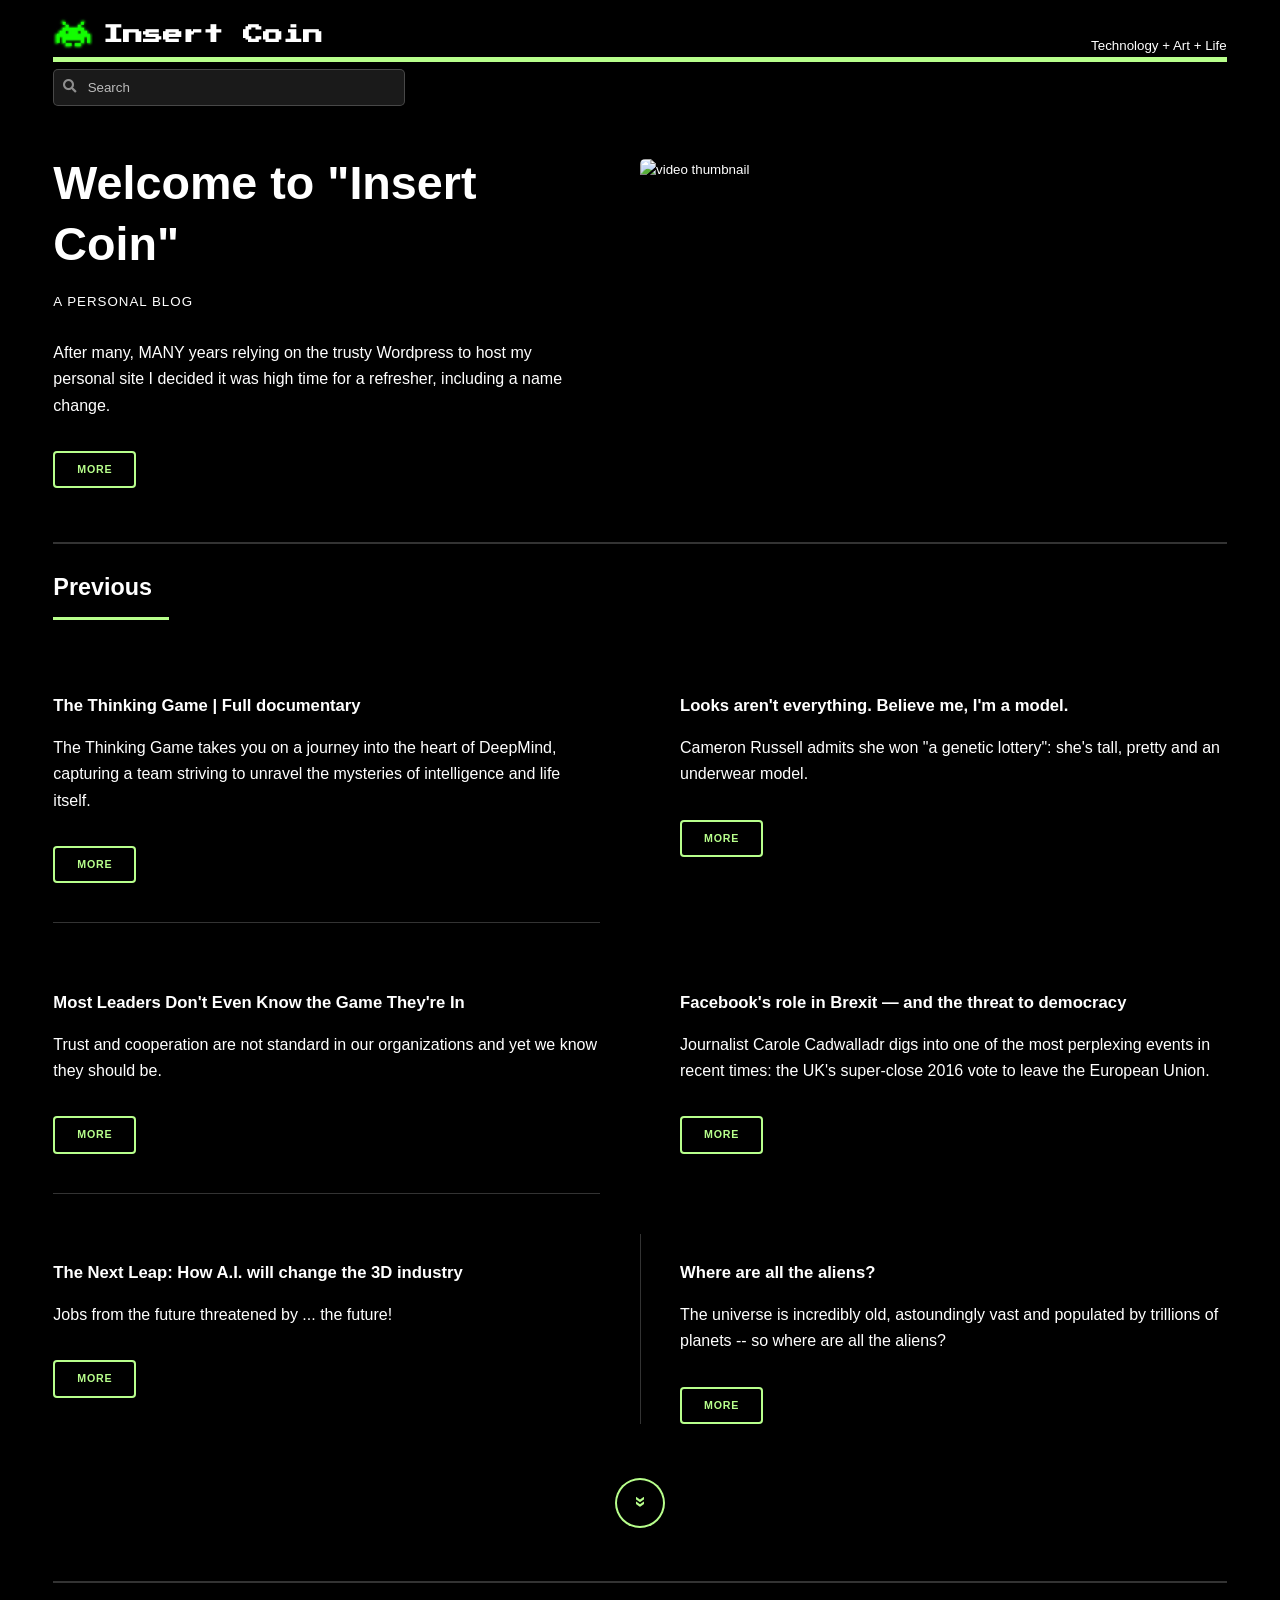
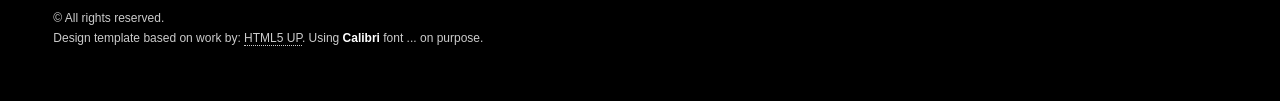
==== commit 62a1185f: "fix link on post" ====
--- a/site/index.html
+++ b/site/index.html
@@ -5,7 +5,7 @@
 	<title>Insert Coin &#8211; Technology + Art + Life</title>
 	<meta charset="utf-8" />
 	<meta name="viewport" content="width=device-width, initial-scale=1, user-scalable=no" />
-	<link rel="stylesheet" href="assets/css/main.css" />
+	<link rel="stylesheet" href="assets/css/main.min.css" />
 	<link rel="apple-touch-icon" sizes="180x180" href="/apple-touch-icon.png">
 	<link rel="icon" type="image/png" sizes="32x32" href="/favicon-32x32.png">
 	<link rel="icon" type="image/png" sizes="16x16" href="/favicon-16x16.png">
@@ -132,10 +132,7 @@
 	<script src="assets/js/jquery.min.js"></script>
 	<script src="assets/js/browser.min.js"></script>
 	<script src="assets/js/breakpoints.min.js"></script>
-	<script src="assets/js/util.js"></script>
-	<script src="assets/js/main.js"></script>
-	<script src="assets/js/load-more.js"></script>
-	<script src="assets/js/search.js"></script>
+	<script src="assets/js/site.min.js"></script>
 
 </body>
 
--- a/site/assets/css/main.min.css
+++ b/site/assets/css/main.min.css
@@ -0,0 +1 @@
+@import url(fontawesome-all.min.css);@import url("https://fonts.googleapis.com/css?family=Open+Sans:400,600,400italic,600italic|Roboto+Slab:400,700");@import url('https://fonts.googleapis.com/css2?family=Press+Start+2P&display=swap');html,body,div,span,applet,object,iframe,h1,h2,h3,h4,h5,h6,p,blockquote,pre,a,abbr,acronym,address,big,cite,code,del,dfn,em,img,ins,kbd,q,s,samp,small,strike,strong,sub,sup,tt,var,b,u,i,center,dl,dt,dd,ol,ul,li,fieldset,form,label,legend,table,caption,tbody,tfoot,thead,tr,th,td,article,aside,canvas,details,embed,figure,figcaption,footer,header,hgroup,menu,nav,output,ruby,section,summary,time,mark,audio,video{margin:0;padding:0;border:0;font-size:100%;font:inherit;vertical-align:baseline}article,aside,details,figcaption,figure,footer,header,hgroup,menu,nav,section{display:block}img{max-width:100%;height:auto}iframe{max-width:100%}body{line-height:1}ol,ul{list-style:none}blockquote,q{quotes:none}blockquote:before,blockquote:after,q:before,q:after{content:'';content:none}table{border-collapse:collapse;border-spacing:0}body{-webkit-text-size-adjust:none}mark{background-color:transparent;color:inherit}input::-moz-focus-inner{border:0;padding:0}input,select,textarea{-moz-appearance:none;-webkit-appearance:none;-ms-appearance:none;appearance:none}@-ms-viewport{width:device-width}body{-ms-overflow-style:scrollbar}@media screen and (max-width:480px){html,body{min-width:320px}}html{box-sizing:border-box}*,*:before,*:after{box-sizing:inherit}body{background:#000}body.is-preload *,body.is-preload *:before,body.is-preload *:after,body.is-resizing *,body.is-resizing *:before,body.is-resizing *:after{-moz-animation:none!important;-webkit-animation:none!important;-ms-animation:none!important;animation:none!important;-moz-transition:none!important;-webkit-transition:none!important;-ms-transition:none!important;transition:none!important}body,input,select,textarea{color:#fff;font-family:"Calibri",sans-serif;font-size:13pt;font-weight:400;line-height:1.65}@media screen and (max-width:1680px){body,input,select,textarea{font-size:11pt}}@media screen and (max-width:1280px){body,input,select,textarea{font-size:10pt}}@media screen and (max-width:360px){body,input,select,textarea{font-size:9pt}}a{-moz-transition:color .2s ease-in-out,border-bottom-color .2s ease-in-out;-webkit-transition:color .2s ease-in-out,border-bottom-color .2s ease-in-out;-ms-transition:color .2s ease-in-out,border-bottom-color .2s ease-in-out;transition:color .2s ease-in-out,border-bottom-color .2s ease-in-out;border-bottom:dotted 1px;color:#B8FF8C;text-decoration:none}a:hover{border-bottom-color:#B8FF8C;color:#B8FF8C!important}a:hover strong{color:inherit}strong,b{color:#fff;font-weight:600}em,i{font-style:italic}p{font-size:1.2em;margin:0 0 2em 0}h1,h2,h3,h4,h5,h6{color:#fff;font-family:"Calibri",sans-serif;font-weight:700;line-height:1.5;margin:0 0 1em 0}h1 a,h2 a,h3 a,h4 a,h5 a,h6 a{color:inherit;text-decoration:none;border-bottom:0}h1{font-size:4em;margin:0 0 .5em 0;line-height:1.3}h2{font-size:1.75em}h3{font-size:1.25em}h4{font-size:1.1em}h5{font-size:.9em}h6{font-size:.7em}@media screen and (max-width:1680px){h1{font-size:3.5em}}@media screen and (max-width:980px){h1{font-size:3.25em}}@media screen and (max-width:736px){h1{font-size:2em;line-height:1.4}h2{font-size:1.5em}}sub{font-size:.8em;position:relative;top:.5em}sup{font-size:.8em;position:relative;top:-0.5em}blockquote{border-left:solid 3px rgba(255,255,255,0.2);font-style:italic;margin:0 0 2em 0;padding:.5em 0 .5em 2em}code{background:rgba(230,235,237,0.25);border-radius:.375em;border:solid 1px rgba(255,255,255,0.2);font-family:"Courier New",monospace;font-size:.9em;margin:0 .25em;padding:.25em .65em}pre{-webkit-overflow-scrolling:touch;font-family:"Courier New",monospace;font-size:.9em;margin:0 0 2em 0}pre code{display:block;line-height:1.75;padding:1em 1.5em;overflow-x:auto}hr{border:0;border-bottom:solid 1px rgba(255,255,255,0.2);margin:2em 0}hr.major{margin:3em 0}.align-left{text-align:left}.align-center{text-align:center}.align-right{text-align:right}.row{display:flex;flex-wrap:wrap;box-sizing:border-box;align-items:stretch}.row>*{box-sizing:border-box}.row.gtr-uniform>*>:last-child{margin-bottom:0}.row.aln-left{justify-content:flex-start}.row.aln-center{justify-content:center}.row.aln-right{justify-content:flex-end}.row.aln-top{align-items:flex-start}.row.aln-middle{align-items:center}.row.aln-bottom{align-items:flex-end}.row>.imp{order:-1}.row>.col-1{width:8.33333%}.row>.off-1{margin-left:8.33333%}.row>.col-2{width:16.66667%}.row>.off-2{margin-left:16.66667%}.row>.col-3{width:25%}.row>.off-3{margin-left:25%}.row>.col-4{width:33.33333%}.row>.off-4{margin-left:33.33333%}.row>.col-5{width:41.66667%}.row>.off-5{margin-left:41.66667%}.row>.col-6{width:50%}.row>.off-6{margin-left:50%}.row>.col-7{width:58.33333%}.row>.off-7{margin-left:58.33333%}.row>.col-8{width:66.66667%}.row>.off-8{margin-left:66.66667%}.row>.col-9{width:75%}.row>.off-9{margin-left:75%}.row>.col-10{width:83.33333%}.row>.off-10{margin-left:83.33333%}.row>.col-11{width:91.66667%}.row>.off-11{margin-left:91.66667%}.row>.col-12{width:100%}.row>.off-12{margin-left:100%}.row.gtr-0{margin-top:0;margin-left:0}.row.gtr-0>*{padding:0 0 0 0}.row.gtr-0.gtr-uniform{margin-top:0}.row.gtr-0.gtr-uniform>*{padding-top:0}.row.gtr-25{margin-top:0;margin-left:-0.375em}.row.gtr-25>*{padding:0 0 0 .375em}.row.gtr-25.gtr-uniform{margin-top:-0.375em}.row.gtr-25.gtr-uniform>*{padding-top:.375em}.row.gtr-50{margin-top:0;margin-left:-0.75em}.row.gtr-50>*{padding:0 0 0 .75em}.row.gtr-50.gtr-uniform{margin-top:-0.75em}.row.gtr-50.gtr-uniform>*{padding-top:.75em}.row{margin-top:0;margin-left:-1.5em}.row>*{padding:0 0 0 1.5em}.row.gtr-uniform{margin-top:-1.5em}.row.gtr-uniform>*{padding-top:1.5em}.row.gtr-150{margin-top:0;margin-left:-2.25em}.row.gtr-150>*{padding:0 0 0 2.25em}.row.gtr-150.gtr-uniform{margin-top:-2.25em}.row.gtr-150.gtr-uniform>*{padding-top:2.25em}.row.gtr-200{margin-top:0;margin-left:-3em}.row.gtr-200>*{padding:0 0 0 3em}.row.gtr-200.gtr-uniform{margin-top:-3em}.row.gtr-200.gtr-uniform>*{padding-top:3em}@media screen and (max-width:1680px){.row{display:flex;flex-wrap:wrap;box-sizing:border-box;align-items:stretch}.row>*{box-sizing:border-box}.row.gtr-uniform>*>:last-child{margin-bottom:0}.row.aln-left{justify-content:flex-start}.row.aln-center{justify-content:center}.row.aln-right{justify-content:flex-end}.row.aln-top{align-items:flex-start}.row.aln-middle{align-items:center}.row.aln-bottom{align-items:flex-end}.row>.imp-xlarge{order:-1}.row>.col-1-xlarge{width:8.33333%}.row>.off-1-xlarge{margin-left:8.33333%}.row>.col-2-xlarge{width:16.66667%}.row>.off-2-xlarge{margin-left:16.66667%}.row>.col-3-xlarge{width:25%}.row>.off-3-xlarge{margin-left:25%}.row>.col-4-xlarge{width:33.33333%}.row>.off-4-xlarge{margin-left:33.33333%}.row>.col-5-xlarge{width:41.66667%}.row>.off-5-xlarge{margin-left:41.66667%}.row>.col-6-xlarge{width:50%}.row>.off-6-xlarge{margin-left:50%}.row>.col-7-xlarge{width:58.33333%}.row>.off-7-xlarge{margin-left:58.33333%}.row>.col-8-xlarge{width:66.66667%}.row>.off-8-xlarge{margin-left:66.66667%}.row>.col-9-xlarge{width:75%}.row>.off-9-xlarge{margin-left:75%}.row>.col-10-xlarge{width:83.33333%}.row>.off-10-xlarge{margin-left:83.33333%}.row>.col-11-xlarge{width:91.66667%}.row>.off-11-xlarge{margin-left:91.66667%}.row>.col-12-xlarge{width:100%}.row>.off-12-xlarge{margin-left:100%}.row.gtr-0{margin-top:0;margin-left:0}.row.gtr-0>*{padding:0 0 0 0}.row.gtr-0.gtr-uniform{margin-top:0}.row.gtr-0.gtr-uniform>*{padding-top:0}.row.gtr-25{margin-top:0;margin-left:-0.375em}.row.gtr-25>*{padding:0 0 0 .375em}.row.gtr-25.gtr-uniform{margin-top:-0.375em}.row.gtr-25.gtr-uniform>*{padding-top:.375em}.row.gtr-50{margin-top:0;margin-left:-0.75em}.row.gtr-50>*{padding:0 0 0 .75em}.row.gtr-50.gtr-uniform{margin-top:-0.75em}.row.gtr-50.gtr-uniform>*{padding-top:.75em}.row{margin-top:0;margin-left:-1.5em}.row>*{padding:0 0 0 1.5em}.row.gtr-uniform{margin-top:-1.5em}.row.gtr-uniform>*{padding-top:1.5em}.row.gtr-150{margin-top:0;margin-left:-2.25em}.row.gtr-150>*{padding:0 0 0 2.25em}.row.gtr-150.gtr-uniform{margin-top:-2.25em}.row.gtr-150.gtr-uniform>*{padding-top:2.25em}.row.gtr-200{margin-top:0;margin-left:-3em}.row.gtr-200>*{padding:0 0 0 3em}.row.gtr-200.gtr-uniform{margin-top:-3em}.row.gtr-200.gtr-uniform>*{padding-top:3em}}@media screen and (max-width:1280px){.row{display:flex;flex-wrap:wrap;box-sizing:border-box;align-items:stretch}.row>*{box-sizing:border-box}.row.gtr-uniform>*>:last-child{margin-bottom:0}.row.aln-left{justify-content:flex-start}.row.aln-center{justify-content:center}.row.aln-right{justify-content:flex-end}.row.aln-top{align-items:flex-start}.row.aln-middle{align-items:center}.row.aln-bottom{align-items:flex-end}.row>.imp-large{order:-1}.row>.col-1-large{width:8.33333%}.row>.off-1-large{margin-left:8.33333%}.row>.col-2-large{width:16.66667%}.row>.off-2-large{margin-left:16.66667%}.row>.col-3-large{width:25%}.row>.off-3-large{margin-left:25%}.row>.col-4-large{width:33.33333%}.row>.off-4-large{margin-left:33.33333%}.row>.col-5-large{width:41.66667%}.row>.off-5-large{margin-left:41.66667%}.row>.col-6-large{width:50%}.row>.off-6-large{margin-left:50%}.row>.col-7-large{width:58.33333%}.row>.off-7-large{margin-left:58.33333%}.row>.col-8-large{width:66.66667%}.row>.off-8-large{margin-left:66.66667%}.row>.col-9-large{width:75%}.row>.off-9-large{margin-left:75%}.row>.col-10-large{width:83.33333%}.row>.off-10-large{margin-left:83.33333%}.row>.col-11-large{width:91.66667%}.row>.off-11-large{margin-left:91.66667%}.row>.col-12-large{width:100%}.row>.off-12-large{margin-left:100%}.row.gtr-0{margin-top:0;margin-left:0}.row.gtr-0>*{padding:0 0 0 0}.row.gtr-0.gtr-uniform{margin-top:0}.row.gtr-0.gtr-uniform>*{padding-top:0}.row.gtr-25{margin-top:0;margin-left:-0.375em}.row.gtr-25>*{padding:0 0 0 .375em}.row.gtr-25.gtr-uniform{margin-top:-0.375em}.row.gtr-25.gtr-uniform>*{padding-top:.375em}.row.gtr-50{margin-top:0;margin-left:-0.75em}.row.gtr-50>*{padding:0 0 0 .75em}.row.gtr-50.gtr-uniform{margin-top:-0.75em}.row.gtr-50.gtr-uniform>*{padding-top:.75em}.row{margin-top:0;margin-left:-1.5em}.row>*{padding:0 0 0 1.5em}.row.gtr-uniform{margin-top:-1.5em}.row.gtr-uniform>*{padding-top:1.5em}.row.gtr-150{margin-top:0;margin-left:-2.25em}.row.gtr-150>*{padding:0 0 0 2.25em}.row.gtr-150.gtr-uniform{margin-top:-2.25em}.row.gtr-150.gtr-uniform>*{padding-top:2.25em}.row.gtr-200{margin-top:0;margin-left:-3em}.row.gtr-200>*{padding:0 0 0 3em}.row.gtr-200.gtr-uniform{margin-top:-3em}.row.gtr-200.gtr-uniform>*{padding-top:3em}}@media screen and (max-width:980px){.row{display:flex;flex-wrap:wrap;box-sizing:border-box;align-items:stretch}.row>*{box-sizing:border-box}.row.gtr-uniform>*>:last-child{margin-bottom:0}.row.aln-left{justify-content:flex-start}.row.aln-center{justify-content:center}.row.aln-right{justify-content:flex-end}.row.aln-top{align-items:flex-start}.row.aln-middle{align-items:center}.row.aln-bottom{align-items:flex-end}.row>.imp-medium{order:-1}.row>.col-1-medium{width:8.33333%}.row>.off-1-medium{margin-left:8.33333%}.row>.col-2-medium{width:16.66667%}.row>.off-2-medium{margin-left:16.66667%}.row>.col-3-medium{width:25%}.row>.off-3-medium{margin-left:25%}.row>.col-4-medium{width:33.33333%}.row>.off-4-medium{margin-left:33.33333%}.row>.col-5-medium{width:41.66667%}.row>.off-5-medium{margin-left:41.66667%}.row>.col-6-medium{width:50%}.row>.off-6-medium{margin-left:50%}.row>.col-7-medium{width:58.33333%}.row>.off-7-medium{margin-left:58.33333%}.row>.col-8-medium{width:66.66667%}.row>.off-8-medium{margin-left:66.66667%}.row>.col-9-medium{width:75%}.row>.off-9-medium{margin-left:75%}.row>.col-10-medium{width:83.33333%}.row>.off-10-medium{margin-left:83.33333%}.row>.col-11-medium{width:91.66667%}.row>.off-11-medium{margin-left:91.66667%}.row>.col-12-medium{width:100%}.row>.off-12-medium{margin-left:100%}.row.gtr-0{margin-top:0;margin-left:0}.row.gtr-0>*{padding:0 0 0 0}.row.gtr-0.gtr-uniform{margin-top:0}.row.gtr-0.gtr-uniform>*{padding-top:0}.row.gtr-25{margin-top:0;margin-left:-0.375em}.row.gtr-25>*{padding:0 0 0 .375em}.row.gtr-25.gtr-uniform{margin-top:-0.375em}.row.gtr-25.gtr-uniform>*{padding-top:.375em}.row.gtr-50{margin-top:0;margin-left:-0.75em}.row.gtr-50>*{padding:0 0 0 .75em}.row.gtr-50.gtr-uniform{margin-top:-0.75em}.row.gtr-50.gtr-uniform>*{padding-top:.75em}.row{margin-top:0;margin-left:-1.5em}.row>*{padding:0 0 0 1.5em}.row.gtr-uniform{margin-top:-1.5em}.row.gtr-uniform>*{padding-top:1.5em}.row.gtr-150{margin-top:0;margin-left:-2.25em}.row.gtr-150>*{padding:0 0 0 2.25em}.row.gtr-150.gtr-uniform{margin-top:-2.25em}.row.gtr-150.gtr-uniform>*{padding-top:2.25em}.row.gtr-200{margin-top:0;margin-left:-3em}.row.gtr-200>*{padding:0 0 0 3em}.row.gtr-200.gtr-uniform{margin-top:-3em}.row.gtr-200.gtr-uniform>*{padding-top:3em}}@media screen and (max-width:736px){.row{display:flex;flex-wrap:wrap;box-sizing:border-box;align-items:stretch}.row>*{box-sizing:border-box}.row.gtr-uniform>*>:last-child{margin-bottom:0}.row.aln-left{justify-content:flex-start}.row.aln-center{justify-content:center}.row.aln-right{justify-content:flex-end}.row.aln-top{align-items:flex-start}.row.aln-middle{align-items:center}.row.aln-bottom{align-items:flex-end}.row>.imp-small{order:-1}.row>.col-1-small{width:8.33333%}.row>.off-1-small{margin-left:8.33333%}.row>.col-2-small{width:16.66667%}.row>.off-2-small{margin-left:16.66667%}.row>.col-3-small{width:25%}.row>.off-3-small{margin-left:25%}.row>.col-4-small{width:33.33333%}.row>.off-4-small{margin-left:33.33333%}.row>.col-5-small{width:41.66667%}.row>.off-5-small{margin-left:41.66667%}.row>.col-6-small{width:50%}.row>.off-6-small{margin-left:50%}.row>.col-7-small{width:58.33333%}.row>.off-7-small{margin-left:58.33333%}.row>.col-8-small{width:66.66667%}.row>.off-8-small{margin-left:66.66667%}.row>.col-9-small{width:75%}.row>.off-9-small{margin-left:75%}.row>.col-10-small{width:83.33333%}.row>.off-10-small{margin-left:83.33333%}.row>.col-11-small{width:91.66667%}.row>.off-11-small{margin-left:91.66667%}.row>.col-12-small{width:100%}.row>.off-12-small{margin-left:100%}.row.gtr-0{margin-top:0;margin-left:0}.row.gtr-0>*{padding:0 0 0 0}.row.gtr-0.gtr-uniform{margin-top:0}.row.gtr-0.gtr-uniform>*{padding-top:0}.row.gtr-25{margin-top:0;margin-left:-0.375em}.row.gtr-25>*{padding:0 0 0 .375em}.row.gtr-25.gtr-uniform{margin-top:-0.375em}.row.gtr-25.gtr-uniform>*{padding-top:.375em}.row.gtr-50{margin-top:0;margin-left:-0.75em}.row.gtr-50>*{padding:0 0 0 .75em}.row.gtr-50.gtr-uniform{margin-top:-0.75em}.row.gtr-50.gtr-uniform>*{padding-top:.75em}.row{margin-top:0;margin-left:-1.5em}.row>*{padding:0 0 0 1.5em}.row.gtr-uniform{margin-top:-1.5em}.row.gtr-uniform>*{padding-top:1.5em}.row.gtr-150{margin-top:0;margin-left:-2.25em}.row.gtr-150>*{padding:0 0 0 2.25em}.row.gtr-150.gtr-uniform{margin-top:-2.25em}.row.gtr-150.gtr-uniform>*{padding-top:2.25em}.row.gtr-200{margin-top:0;margin-left:-3em}.row.gtr-200>*{padding:0 0 0 3em}.row.gtr-200.gtr-uniform{margin-top:-3em}.row.gtr-200.gtr-uniform>*{padding-top:3em}}@media screen and (max-width:480px){.row{display:flex;flex-wrap:wrap;box-sizing:border-box;align-items:stretch}.row>*{box-sizing:border-box}.row.gtr-uniform>*>:last-child{margin-bottom:0}.row.aln-left{justify-content:flex-start}.row.aln-center{justify-content:center}.row.aln-right{justify-content:flex-end}.row.aln-top{align-items:flex-start}.row.aln-middle{align-items:center}.row.aln-bottom{align-items:flex-end}.row>.imp-xsmall{order:-1}.row>.col-1-xsmall{width:8.33333%}.row>.off-1-xsmall{margin-left:8.33333%}.row>.col-2-xsmall{width:16.66667%}.row>.off-2-xsmall{margin-left:16.66667%}.row>.col-3-xsmall{width:25%}.row>.off-3-xsmall{margin-left:25%}.row>.col-4-xsmall{width:33.33333%}.row>.off-4-xsmall{margin-left:33.33333%}.row>.col-5-xsmall{width:41.66667%}.row>.off-5-xsmall{margin-left:41.66667%}.row>.col-6-xsmall{width:50%}.row>.off-6-xsmall{margin-left:50%}.row>.col-7-xsmall{width:58.33333%}.row>.off-7-xsmall{margin-left:58.33333%}.row>.col-8-xsmall{width:66.66667%}.row>.off-8-xsmall{margin-left:66.66667%}.row>.col-9-xsmall{width:75%}.row>.off-9-xsmall{margin-left:75%}.row>.col-10-xsmall{width:83.33333%}.row>.off-10-xsmall{margin-left:83.33333%}.row>.col-11-xsmall{width:91.66667%}.row>.off-11-xsmall{margin-left:91.66667%}.row>.col-12-xsmall{width:100%}.row>.off-12-xsmall{margin-left:100%}.row.gtr-0{margin-top:0;margin-left:0}.row.gtr-0>*{padding:0 0 0 0}.row.gtr-0.gtr-uniform{margin-top:0}.row.gtr-0.gtr-uniform>*{padding-top:0}.row.gtr-25{margin-top:0;margin-left:-0.375em}.row.gtr-25>*{padding:0 0 0 .375em}.row.gtr-25.gtr-uniform{margin-top:-0.375em}.row.gtr-25.gtr-uniform>*{padding-top:.375em}.row.gtr-50{margin-top:0;margin-left:-0.75em}.row.gtr-50>*{padding:0 0 0 .75em}.row.gtr-50.gtr-uniform{margin-top:-0.75em}.row.gtr-50.gtr-uniform>*{padding-top:.75em}.row{margin-top:0;margin-left:-1.5em}.row>*{padding:0 0 0 1.5em}.row.gtr-uniform{margin-top:-1.5em}.row.gtr-uniform>*{padding-top:1.5em}.row.gtr-150{margin-top:0;margin-left:-2.25em}.row.gtr-150>*{padding:0 0 0 2.25em}.row.gtr-150.gtr-uniform{margin-top:-2.25em}.row.gtr-150.gtr-uniform>*{padding-top:2.25em}.row.gtr-200{margin-top:0;margin-left:-3em}.row.gtr-200>*{padding:0 0 0 3em}.row.gtr-200.gtr-uniform{margin-top:-3em}.row.gtr-200.gtr-uniform>*{padding-top:3em}}section.special,article.special{text-align:center}header p{font-family:"Calibri",sans-serif;font-size:1em;font-weight:400;letter-spacing:.075em;margin-top:-0.5em;text-transform:uppercase}header.major>:last-child{border-bottom:solid 3px #B8FF8C;display:inline-block;margin:0 0 2em 0;padding:0 .75em .5em 0}header.main>:last-child{margin:0 0 1em 0}form{margin:0 0 2em 0}label{color:#fff;display:block;font-size:.9em;font-weight:600;margin:0 0 1em 0}input[type="text"],input[type="password"],input[type="email"],input[type="tel"],input[type="search"],input[type="url"],select,textarea{-moz-appearance:none;-webkit-appearance:none;-ms-appearance:none;appearance:none;background:#1a1a1a;border-radius:.375em;border:none;border:solid 1px rgba(255,255,255,0.2);color:inherit;display:block;outline:0;padding:0 1em;text-decoration:none;width:100%}input[type="text"]:invalid,input[type="password"]:invalid,input[type="email"]:invalid,input[type="tel"]:invalid,input[type="search"]:invalid,input[type="url"]:invalid,select:invalid,textarea:invalid{box-shadow:none}input[type="text"]:focus,input[type="password"]:focus,input[type="email"]:focus,input[type="tel"]:focus,input[type="search"]:focus,input[type="url"]:focus,select:focus,textarea:focus{border-color:#B8FF8C;box-shadow:0 0 0 1px #B8FF8C}select{background-image:url("data:image/svg+xml;charset=utf8,%3Csvg xmlns='http://www.w3.org/2000/svg' width='40' height='40' preserveAspectRatio='none' viewBox='0 0 40 40'%3E%3Cpath d='M9.4,12.3l10.4,10.4l10.4-10.4c0.2-0.2,0.5-0.4,0.9-0.4c0.3,0,0.6,0.1,0.9,0.4l3.3,3.3c0.2,0.2,0.4,0.5,0.4,0.9 c0,0.4-0.1,0.6-0.4,0.9L20.7,31.9c-0.2,0.2-0.5,0.4-0.9,0.4c-0.3,0-0.6-0.1-0.9-0.4L4.3,17.3c-0.2-0.2-0.4-0.5-0.4-0.9 c0-0.4,0.1-0.6,0.4-0.9l3.3-3.3c0.2-0.2,0.5-0.4,0.9-0.4S9.1,12.1,9.4,12.3z' fill='rgba(255,255,255,0.2)' /%3E%3C/svg%3E");background-size:1.25em;background-repeat:no-repeat;background-position:calc(100% - 1em) center;height:2.75em;padding-right:2.75em;text-overflow:ellipsis}select option{color:#fff;background:#1a1a1a}select:focus::-ms-value{background-color:transparent}select::-ms-expand{display:none}input[type="text"],input[type="password"],input[type="email"],input[type="tel"],input[type="search"],input[type="url"],select{height:2.75em}textarea{padding:.75em 1em}input[type="checkbox"],input[type="radio"]{-moz-appearance:none;-webkit-appearance:none;-ms-appearance:none;appearance:none;display:block;float:left;margin-right:-2em;opacity:0;width:1em;z-index:-1}input[type="checkbox"]+label,input[type="radio"]+label{text-decoration:none;color:#fff;cursor:pointer;display:inline-block;font-size:1em;font-weight:400;padding-left:2.4em;padding-right:.75em;position:relative}input[type="checkbox"]+label:before,input[type="radio"]+label:before{-moz-osx-font-smoothing:grayscale;-webkit-font-smoothing:antialiased;display:inline-block;font-style:normal;font-variant:normal;text-rendering:auto;line-height:1;text-transform:none!important;font-family:'Font Awesome 5 Free';font-weight:900}input[type="checkbox"]+label:before,input[type="radio"]+label:before{background:#1a1a1a;border-radius:.375em;border:solid 1px rgba(255,255,255,0.2);content:'';display:inline-block;font-size:.8em;height:2.0625em;left:0;line-height:2.0625em;position:absolute;text-align:center;top:0;width:2.0625em}input[type="checkbox"]:checked+label:before,input[type="radio"]:checked+label:before{background:#fff;border-color:#fff;color:#000;content:'\f00c'}input[type="checkbox"]:focus+label:before,input[type="radio"]:focus+label:before{border-color:#B8FF8C;box-shadow:0 0 0 1px #B8FF8C}input[type="checkbox"]+label:before{border-radius:.375em}input[type="radio"]+label:before{border-radius:100%}::-webkit-input-placeholder{color:#bbb!important;opacity:1.0}:-moz-placeholder{color:#bbb!important;opacity:1.0}::-moz-placeholder{color:#bbb!important;opacity:1.0}:-ms-input-placeholder{color:#bbb!important;opacity:1.0}.box{border-radius:.375em;border:solid 1px rgba(255,255,255,0.2);margin-bottom:2em;padding:1.5em}.box>:last-child,.box>:last-child>:last-child,.box>:last-child>:last-child>:last-child{margin-bottom:0}.box.alt{border:0;border-radius:0;padding:0}.icon{text-decoration:none;border-bottom:none;position:relative}.icon:before{-moz-osx-font-smoothing:grayscale;-webkit-font-smoothing:antialiased;display:inline-block;font-style:normal;font-variant:normal;text-rendering:auto;line-height:1;text-transform:none!important;font-family:'Font Awesome 5 Free';font-weight:400}.icon>.label{display:none}.icon:before{line-height:inherit}.icon.solid:before{font-weight:900}.icon.brands:before{font-family:'Font Awesome 5 Brands'}.image{border-radius:.375em;border:0;display:inline-block;position:relative}.image img{border-radius:.375em;display:block}.image.left,.image.right{max-width:40%}.image.left img,.image.right img{width:100%}.image.left{float:left;padding:0 1.5em 1em 0;top:.25em}.image.right{float:right;padding:0 0 1em 1.5em;top:.25em}.image.fit{display:block;margin:0 0 2em 0;width:100%}.image.fit img{width:100%}.image.main{display:block;margin:0 0 3em 0;width:100%}.image.main img{width:100%}iframe.video{width:100%;aspect-ratio:16 / 9;height:auto;border-radius:.375em;margin:0 0 2em 0}a.image{overflow:hidden}a.image img{-moz-transition:-moz-transform .2s ease;-webkit-transition:-webkit-transform .2s ease;-ms-transition:-ms-transform .2s ease;transition:transform .2s ease}a.image:hover img{-moz-transform:scale(1.075);-webkit-transform:scale(1.075);-ms-transform:scale(1.075);transform:scale(1.075)}ol{list-style:decimal;margin:0 0 2em 0;padding-left:1.25em}ol li{padding-left:.25em}ul{list-style:disc;margin:0 0 2em 0;padding-left:1em}ul li{padding-left:.5em}ul.alt{list-style:none;padding-left:0}ul.alt li{border-top:solid 1px rgba(255,255,255,0.2);padding:.5em 0}ul.alt li:first-child{border-top:0;padding-top:0}dl{margin:0 0 2em 0}dl dt{display:block;font-weight:600;margin:0 0 1em 0}dl dd{margin-left:2em}ul.actions{display:-moz-flex;display:-webkit-flex;display:-ms-flex;display:flex;cursor:default;list-style:none;margin-left:-1em;padding-left:0}ul.actions li{padding:0 0 0 1em;vertical-align:middle}ul.actions.special{-moz-justify-content:center;-webkit-justify-content:center;-ms-justify-content:center;justify-content:center;width:100%;margin-left:0}ul.actions.special li:first-child{padding-left:0}ul.actions.stacked{-moz-flex-direction:column;-webkit-flex-direction:column;-ms-flex-direction:column;flex-direction:column;margin-left:0}ul.actions.stacked li{padding:1.3em 0 0 0}ul.actions.stacked li:first-child{padding-top:0}ul.actions.fit{width:calc(100%+1em)}ul.actions.fit li{-moz-flex-grow:1;-webkit-flex-grow:1;-ms-flex-grow:1;flex-grow:1;-moz-flex-shrink:1;-webkit-flex-shrink:1;-ms-flex-shrink:1;flex-shrink:1;width:100%}ul.actions.fit li>*{width:100%}ul.actions.fit.stacked{width:100%}ul.icons{cursor:default;list-style:none;padding-left:0}ul.icons li{display:inline-block;padding:0 1em 0 0}ul.icons li:last-child{padding-right:0}ul.icons li .icon{color:inherit}ul.icons li .icon:before{font-size:1.25em}ul.contact{list-style:none;padding:0}ul.contact li{text-decoration:none;border-top:solid 1px rgba(255,255,255,0.2);margin:1.5em 0 0 0;padding:1.5em 0 0 3em;position:relative}ul.contact li:before{-moz-osx-font-smoothing:grayscale;-webkit-font-smoothing:antialiased;display:inline-block;font-style:normal;font-variant:normal;text-rendering:auto;line-height:1;text-transform:none!important;font-family:'Font Awesome 5 Free';font-weight:400}ul.contact li:before{color:#B8FF8C;display:inline-block;font-size:1.5em;height:1.125em;left:0;line-height:1.125em;position:absolute;text-align:center;top:1em;width:1.5em}ul.contact li:first-child{border-top:0;margin-top:0;padding-top:0}ul.contact li:first-child:before{top:0}ul.contact li a{color:inherit}ul.pagination{cursor:default;list-style:none;padding-left:0}ul.pagination li{display:inline-block;padding-left:0;vertical-align:middle}ul.pagination li>.page{-moz-transition:background-color .2s ease-in-out,color .2s ease-in-out;-webkit-transition:background-color .2s ease-in-out,color .2s ease-in-out;-ms-transition:background-color .2s ease-in-out,color .2s ease-in-out;transition:background-color .2s ease-in-out,color .2s ease-in-out;border-bottom:0;border-radius:.375em;display:inline-block;font-size:.8em;font-weight:600;height:2em;line-height:2em;margin:0 .125em;min-width:2em;padding:0 .5em;text-align:center}ul.pagination li>.page.active{background-color:#B8FF8C;color:#fff!important}ul.pagination li>.page.active:hover{background-color:#f67878}ul.pagination li>.page.active:active{background-color:#f45c5c}ul.pagination li:first-child{padding-right:.75em}ul.pagination li:last-child{padding-left:.75em}@media screen and (max-width:480px){ul.pagination li:nth-child(n+2):nth-last-child(n+2){display:none}ul.pagination li:first-child{padding-right:0}}.table-wrapper{-webkit-overflow-scrolling:touch;overflow-x:auto}table{margin:0 0 2em 0;width:100%}table tbody tr{border:solid 1px rgba(255,255,255,0.2);border-left:0;border-right:0}table tbody tr:nth-child(2n+1){background-color:rgba(230,235,237,0.25)}table td{padding:.75em .75em}table th{color:#3d4449;font-size:.9em;font-weight:600;padding:0 .75em .75em .75em;text-align:left}table thead{border-bottom:solid 2px rgba(255,255,255,0.2)}table tfoot{border-top:solid 2px rgba(255,255,255,0.2)}table.alt{border-collapse:separate}table.alt tbody tr td{border:solid 1px rgba(255,255,255,0.2);border-left-width:0;border-top-width:0}table.alt tbody tr td:first-child{border-left-width:1px}table.alt tbody tr:first-child td{border-top-width:1px}table.alt thead{border-bottom:0}table.alt tfoot{border-top:0}input[type="submit"],input[type="reset"],input[type="button"],button,.button{-moz-appearance:none;-webkit-appearance:none;-ms-appearance:none;appearance:none;-moz-transition:background-color .2s ease-in-out,color .2s ease-in-out;-webkit-transition:background-color .2s ease-in-out,color .2s ease-in-out;-ms-transition:background-color .2s ease-in-out,color .2s ease-in-out;transition:background-color .2s ease-in-out,color .2s ease-in-out;background-color:transparent;border-radius:.375em;border:0;box-shadow:inset 0 0 0 2px #B8FF8C;color:#B8FF8C!important;cursor:pointer;display:inline-block;font-family:"Calibri",sans-serif;font-size:.8em;font-weight:700;height:3.5em;letter-spacing:.075em;line-height:3.5em;padding:0 2.25em;text-align:center;text-decoration:none;text-transform:uppercase;white-space:nowrap}input[type="submit"]:hover,input[type="reset"]:hover,input[type="button"]:hover,button:hover,.button:hover{background-color:rgba(97,45,100,0.1)}input[type="submit"]:active,input[type="reset"]:active,input[type="button"]:active,button:active,.button:active{background-color:rgba(97,45,100,0.2)}input[type="submit"].icon:before,input[type="reset"].icon:before,input[type="button"].icon:before,button.icon:before,.button.icon:before{margin-right:.5em}input[type="submit"].fit,input[type="reset"].fit,input[type="button"].fit,button.fit,.button.fit{width:100%}input[type="submit"].small,input[type="reset"].small,input[type="button"].small,button.small,.button.small{font-size:.6em}input[type="submit"].large,input[type="reset"].large,input[type="button"].large,button.large,.button.large{font-size:1em;height:3.65em;line-height:3.65em}input[type="submit"].primary,input[type="reset"].primary,input[type="button"].primary,button.primary,.button.primary{background-color:#B8FF8C;box-shadow:none;color:#fff!important}input[type="submit"].primary:hover,input[type="reset"].primary:hover,input[type="button"].primary:hover,button.primary:hover,.button.primary:hover{background-color:#B8FF8C}input[type="submit"].primary:active,input[type="reset"].primary:active,input[type="button"].primary:active,button.primary:active,.button.primary:active{background-color:#B8FF8C}input[type="submit"].disabled,input[type="submit"]:disabled,input[type="reset"].disabled,input[type="reset"]:disabled,input[type="button"].disabled,input[type="button"]:disabled,button.disabled,button:disabled,.button.disabled,.button:disabled{pointer-events:none;opacity:.25}.mini-posts article{border-top:solid 1px rgba(255,255,255,0.2);margin-top:2em;padding-top:2em}.mini-posts article .image{display:block;margin:0 0 1.5em 0}.mini-posts article .image img{display:block;width:100%}.mini-posts article:first-child{border-top:0;margin-top:0;padding-top:0}.features{display:-moz-flex;display:-webkit-flex;display:-ms-flex;display:flex;-moz-flex-wrap:wrap;-webkit-flex-wrap:wrap;-ms-flex-wrap:wrap;flex-wrap:wrap;margin:0 0 2em -3em;width:calc(100%+3em)}.features article{-moz-align-items:center;-webkit-align-items:center;-ms-align-items:center;align-items:center;display:-moz-flex;display:-webkit-flex;display:-ms-flex;display:flex;margin:0 0 3em 3em;position:relative;width:calc(50% - 3em)}.features article:nth-child(2n - 1){margin-right:1.5em}.features article:nth-child(2n){margin-left:1.5em}.features article:nth-last-child(1),.features article:nth-last-child(2){margin-bottom:0}.features article .icon{-moz-flex-grow:0;-webkit-flex-grow:0;-ms-flex-grow:0;flex-grow:0;-moz-flex-shrink:0;-webkit-flex-shrink:0;-ms-flex-shrink:0;flex-shrink:0;display:block;height:10em;line-height:10em;margin:0 2em 0 0;text-align:center;width:10em}.features article .icon:before{color:#B8FF8C;font-size:2.75rem;position:relative;top:.05em}.features article .icon:after{-moz-transform:rotate(45deg);-webkit-transform:rotate(45deg);-ms-transform:rotate(45deg);transform:rotate(45deg);border-radius:.25rem;border:solid 2px rgba(255,255,255,0.2);content:'';display:block;height:7em;left:50%;margin:-3.5em 0 0 -3.5em;position:absolute;top:50%;width:7em}.features article .content{-moz-flex-grow:1;-webkit-flex-grow:1;-ms-flex-grow:1;flex-grow:1;-moz-flex-shrink:1;-webkit-flex-shrink:1;-ms-flex-shrink:1;flex-shrink:1;width:100%}.features article .content>:last-child{margin-bottom:0}@media screen and (max-width:980px){.features{margin:0 0 2em 0;width:100%}.features article{margin:0 0 3em 0;width:100%}.features article:nth-child(2n - 1){margin-right:0}.features article:nth-child(2n){margin-left:0}.features article:nth-last-child(1),.features article:nth-last-child(2){margin-bottom:3em}.features article:last-child{margin-bottom:0}.features article .icon{height:8em;line-height:8em;width:8em}.features article .icon:before{font-size:2.25rem}.features article .icon:after{height:6em;margin:-3em 0 0 -3em;width:6em}}@media screen and (max-width:480px){.features article{-moz-flex-direction:column;-webkit-flex-direction:column;-ms-flex-direction:column;flex-direction:column;-moz-align-items:-moz-flex-start;-webkit-align-items:-webkit-flex-start;-ms-align-items:-ms-flex-start;align-items:flex-start}.features article .icon{height:6em;line-height:6em;margin:0 0 1.5em 0;width:6em}.features article .icon:before{font-size:1.5rem}.features article .icon:after{height:4em;margin:-2em 0 0 -2em;width:4em}}@media screen and (max-width:480px){.features article .icon:before{font-size:1.25rem}}.posts{display:-moz-flex;display:-webkit-flex;display:-ms-flex;display:flex;-moz-flex-wrap:wrap;-webkit-flex-wrap:wrap;-ms-flex-wrap:wrap;flex-wrap:wrap;margin:0 0 2em -6em;width:calc(100%+6em)}.posts article{-moz-flex-grow:0;-webkit-flex-grow:0;-ms-flex-grow:0;flex-grow:0;-moz-flex-shrink:1;-webkit-flex-shrink:1;-ms-flex-shrink:1;flex-shrink:1;margin:0 0 6em 6em;position:relative;width:calc(33.33333% - 6em)}.posts article:before{background:rgba(255,255,255,0.2);content:'';display:block;height:calc(100%+6em);left:-3em;position:absolute;top:0;width:1px}.posts article:after{background:rgba(255,255,255,0.2);bottom:-3em;content:'';display:block;height:1px;position:absolute;right:0;width:calc(100%+6em)}.posts article>:last-child{margin-bottom:0}.posts article .image{display:block;margin:0 0 2em 0}.posts article .image img{display:block;width:100%}@media screen and (min-width:1681px){.posts article:nth-child(3n+1):before{display:none}.posts article:nth-child(3n+1):after{width:100%}.posts article:nth-last-child(1),.posts article:nth-last-child(2),.posts article:nth-last-child(3){margin-bottom:0}.posts article:nth-last-child(1):before,.posts article:nth-last-child(2):before,.posts article:nth-last-child(3):before{height:100%}.posts article:nth-last-child(1):after,.posts article:nth-last-child(2):after,.posts article:nth-last-child(3):after{display:none}}@media screen and (max-width:1680px){.posts article{width:calc(50% - 6em)}.posts article:nth-last-child(3){margin-bottom:6em}}@media screen and (min-width:481px) and (max-width:1680px){.posts article:nth-child(2n+1):before{display:none}.posts article:nth-child(2n+1):after{width:100%}.posts article:nth-last-child(1),.posts article:nth-last-child(2){margin-bottom:0}.posts article:nth-last-child(1):before,.posts article:nth-last-child(2):before{height:100%}.posts article:nth-last-child(1):after,.posts article:nth-last-child(2):after{display:none}}@media screen and (max-width:736px){.posts{margin:0 0 2em -4.5em;width:calc(100%+4.5em)}.posts article{margin:0 0 4.5em 4.5em;width:calc(50% - 4.5em)}.posts article:before{height:calc(100%+4.5em);left:-2.25em}.posts article:after{bottom:-2.25em;width:calc(100%+4.5em)}.posts article:nth-last-child(3){margin-bottom:4.5em}}@media screen and (max-width:480px){.posts{margin:0 0 2em 0;width:100%}.posts article{margin:0 0 4.5em 0;width:100%}.posts article:before{display:none}.posts article:after{width:100%}.posts article:last-child{margin-bottom:0}.posts article:last-child:after{display:none}}#wrapper{display:-moz-flex;display:-webkit-flex;display:-ms-flex;display:flex;-moz-flex-direction:row-reverse;-webkit-flex-direction:row-reverse;-ms-flex-direction:row-reverse;flex-direction:row-reverse;min-height:100vh}#main{-moz-flex-grow:1;-webkit-flex-grow:1;-ms-flex-grow:1;flex-grow:1;-moz-flex-shrink:1;-webkit-flex-shrink:1;-ms-flex-shrink:1;flex-shrink:1;width:100%}#main>.inner{padding:0 6em .1em 6em;margin:0 auto;max-width:110em}#main>.inner>section{padding:2em 0 4em 0;border-top:solid 2px rgba(255,255,255,0.2)}#main>.inner>section:first-of-type{border-top:0!important;padding-top:2em}@media screen and (max-width:1680px){#main>.inner{padding:0 5em .1em 5em}#main>.inner>section{padding:5em 0 3em 0}}@media screen and (max-width:1280px){#main>.inner{padding:0 4em .1em 4em}#main>.inner>section{padding:2em 0 2em 0}}@media screen and (max-width:736px){#main>.inner{padding:0 2em .1em 2em}#main>.inner>section{padding:3em 0 1em 0}}#search form{text-decoration:none;position:relative}#search form:before{-moz-osx-font-smoothing:grayscale;-webkit-font-smoothing:antialiased;display:inline-block;font-style:normal;font-variant:normal;text-rendering:auto;line-height:1;text-transform:none!important;font-family:'Font Awesome 5 Free';font-weight:900}#search form:before{-moz-transform:scaleX(-1);-webkit-transform:scaleX(-1);-ms-transform:scaleX(-1);transform:scaleX(-1);color:#fff;content:'\f002';cursor:default;display:block;font-size:1.5em;height:2em;line-height:2em;opacity:.325;position:absolute;right:0;text-align:center;top:0;width:2em}#search form input[type="text"]{padding-right:2.75em}#sidebar{-moz-flex-grow:0;-webkit-flex-grow:0;-ms-flex-grow:0;flex-grow:0;-moz-flex-shrink:0;-webkit-flex-shrink:0;-ms-flex-shrink:0;flex-shrink:0;-moz-transition:margin-left .5s ease,box-shadow .5s ease;-webkit-transition:margin-left .5s ease,box-shadow .5s ease;-ms-transition:margin-left .5s ease,box-shadow .5s ease;transition:margin-left .5s ease,box-shadow .5s ease;background-color:#000;font-size:.9em;position:relative;width:26em}#sidebar h2{font-size:1.38889em}#sidebar>.inner{padding:2.22222em 2.22222em 2.44444em 2.22222em;position:relative;width:26em}#sidebar>.inner>*{border-bottom:solid 2px rgba(255,255,255,0.2);margin:0 0 3.5em 0;padding:0 0 3.5em 0}#sidebar>.inner>*>:last-child{margin-bottom:0}#sidebar>.inner>*:last-child{border-bottom:0;margin-bottom:0;padding-bottom:0}#sidebar>.inner>.alt{background-color:#1a1a1a;border-bottom:0;margin:-2.22222em 0 4.44444em -2.22222em;padding:2.22222em;width:calc(100%+4.44444em)}#sidebar .toggle{text-decoration:none;-moz-transition:left .5s ease;-webkit-transition:left .5s ease;-ms-transition:left .5s ease;transition:left .5s ease;-webkit-tap-highlight-color:rgba(255,255,255,0);border:0;display:block;height:7.5em;left:26em;line-height:7.5em;outline:0;overflow:hidden;position:absolute;text-align:center;text-indent:-15em;white-space:nowrap;top:0;width:6em;z-index:10000}#sidebar .toggle:before{-moz-osx-font-smoothing:grayscale;-webkit-font-smoothing:antialiased;display:inline-block;font-style:normal;font-variant:normal;text-rendering:auto;line-height:1;text-transform:none!important;font-family:'Font Awesome 5 Free';font-weight:900}#sidebar .toggle:before{content:'\f0c9';font-size:2rem;height:inherit;left:0;line-height:inherit;position:absolute;text-indent:0;top:0;width:inherit}#sidebar.inactive{margin-left:-26em}@media screen and (max-width:1680px){#sidebar{width:24em}#sidebar>.inner{padding:1.66667em 1.66667em 1.33333em 1.66667em;width:24em}#sidebar>.inner>.alt{margin:-1.66667em 0 3.33333em -1.66667em;padding:1.66667em;width:calc(100%+3.33333em)}#sidebar .toggle{height:6.25em;left:24em;line-height:6.25em;text-indent:5em;width:5em}#sidebar .toggle:before{font-size:1.5rem}#sidebar.inactive{margin-left:-24em}}@media screen and (max-width:1280px){#sidebar{box-shadow:0 0 5em 0 rgba(0,0,0,0.175);height:100%;left:0;position:fixed;top:0;z-index:10000}#sidebar.inactive{box-shadow:none}#sidebar>.inner{-webkit-overflow-scrolling:touch;height:100%;left:0;overflow-x:hidden;overflow-y:auto;position:absolute;top:0}#sidebar>.inner:after{content:'';display:block;height:4em;width:100%}#sidebar .toggle{text-indent:6em;width:6em}#sidebar .toggle:before{font-size:1.5rem;margin-left:-0.4375em}body.is-preload #sidebar{display:none}}@media screen and (max-width:736px){#sidebar .toggle{text-indent:7.25em;width:7.25em}#sidebar .toggle:before{color:#fff;margin-left:-0.0625em;margin-top:-0.25em;font-size:1.1rem;z-index:1}#sidebar .toggle:after{background:rgba(255,255,255,0.1);border-radius:.375em;content:'';height:3.5em;left:1em;position:absolute;top:1em;width:5em}}#header{display:-moz-flex;display:-webkit-flex;display:-ms-flex;display:flex;border-bottom:solid 5px #B8FF8C;padding:2em 0 0 0;position:relative}#header>*{-moz-flex:1;-webkit-flex:1;-ms-flex:1;flex:1;margin-bottom:0}#header .logo{border-bottom:0;color:inherit;font-family:'Press Start 2P',cursive;font-size:1.5em;display:flex;align-items:center}#header .logo img{height:2em;width:auto;margin-right:.5em}#header .icons{text-align:right}@media screen and (max-width:1680px){#header{padding-top:1em}}@media screen and (max-width:736px){#header{padding-top:6.5em}#header .logo{font-size:1em;margin:0}#header .icons{height:5em;line-height:5em;position:absolute;right:-0.5em;top:0}}#banner{padding:2em 0 4em 0;display:-moz-flex;display:-webkit-flex;display:-ms-flex;display:flex}#banner h1{margin-top:-0.125em}#banner .content{-moz-flex-grow:1;-webkit-flex-grow:1;-ms-flex-grow:1;flex-grow:1;-moz-flex-shrink:1;-webkit-flex-shrink:1;-ms-flex-shrink:1;flex-shrink:1;width:50%}#banner .image{-moz-flex-grow:0;-webkit-flex-grow:0;-ms-flex-grow:0;flex-grow:0;-moz-flex-shrink:0;-webkit-flex-shrink:0;-ms-flex-shrink:0;flex-shrink:0;display:block;margin:0 0 2em 4em;width:50%}#banner .image img{height:auto;width:100%}@media screen and (orientation:portrait){#banner{-moz-flex-direction:column-reverse;-webkit-flex-direction:column-reverse;-ms-flex-direction:column-reverse;flex-direction:column-reverse}#banner h1 br{display:none}#banner .content{-moz-flex-grow:0;-webkit-flex-grow:0;-ms-flex-grow:0;flex-grow:0;-moz-flex-shrink:0;-webkit-flex-shrink:0;-ms-flex-shrink:0;flex-shrink:0;width:100%}#banner .image{-moz-flex-grow:0;-webkit-flex-grow:0;-ms-flex-grow:0;flex-grow:0;-moz-flex-shrink:0;-webkit-flex-shrink:0;-ms-flex-shrink:0;flex-shrink:0;margin:0 0 4em 0;height:auto;width:100%}}@media screen and (orientation:portrait) and (max-width:480px){#banner .image{height:auto}}#footer .copyright{color:#ccc;font-size:.9em}#footer .copyright a{color:inherit}#menu ul{-moz-user-select:none;-webkit-user-select:none;-ms-user-select:none;user-select:none;color:#fff;font-family:"Calibri",sans-serif;font-weight:400;letter-spacing:.075em;list-style:none;margin-bottom:0;padding:0;text-transform:uppercase}#menu ul a,#menu ul span{border-bottom:0;color:inherit;cursor:pointer;display:block;font-size:.9em;padding:.625em 0}#menu ul a:hover,#menu ul span:hover{color:#B8FF8C}#menu ul a.opener,#menu ul span.opener{-moz-transition:color .2s ease-in-out;-webkit-transition:color .2s ease-in-out;-ms-transition:color .2s ease-in-out;transition:color .2s ease-in-out;text-decoration:none;-webkit-tap-highlight-color:rgba(255,255,255,0);position:relative}#menu ul a.opener:before,#menu ul span.opener:before{-moz-osx-font-smoothing:grayscale;-webkit-font-smoothing:antialiased;display:inline-block;font-style:normal;font-variant:normal;text-rendering:auto;line-height:1;text-transform:none!important;font-family:'Font Awesome 5 Free';font-weight:900}#menu ul a.opener:before,#menu ul span.opener:before{-moz-transition:color .2s ease-in-out,-moz-transform .2s ease-in-out;-webkit-transition:color .2s ease-in-out,-webkit-transform .2s ease-in-out;-ms-transition:color .2s ease-in-out,-ms-transform .2s ease-in-out;transition:color .2s ease-in-out,transform .2s ease-in-out;color:#9fa3a6;content:'\f078';position:absolute;right:0}#menu ul a.opener:hover:before,#menu ul span.opener:hover:before{color:#B8FF8C}#menu ul a.opener.active+ul,#menu ul span.opener.active+ul{display:block}#menu ul a.opener.active:before,#menu ul span.opener.active:before{-moz-transform:rotate(-180deg);-webkit-transform:rotate(-180deg);-ms-transform:rotate(-180deg);transform:rotate(-180deg)}#menu>ul>li{border-top:solid 1px rgba(255,255,255,0.2);margin:.5em 0 0 0;padding:.5em 0 0 0}#menu>ul>li>ul{color:#9fa3a6;display:none;margin:.5em 0 1.5em 0;padding-left:1em}#menu>ul>li>ul a,#menu>ul>li>ul span{font-size:.8em}#menu>ul>li>ul>li{margin:.125em 0 0 0;padding:.125em 0 0 0}#menu>ul>li:first-child{border-top:0;margin-top:0;padding-top:0}.pagination{font-size:.70em;color:#666}.load-more-container{text-align:center;margin:4em 0 2em 0;width:100%}.button.load-more{border-radius:50%!important;width:3em!important;height:3em!important;line-height:3em;padding:0!important;font-size:1.25em;display:inline-flex;align-items:center;justify-content:center;min-width:0!important}.button.load-more span{display:flex;align-items:center;justify-content:center;transform:rotate(90deg);transform-origin:center;line-height:normal;font-size:1.25em;width:1em;height:1em;margin-left:.15em}
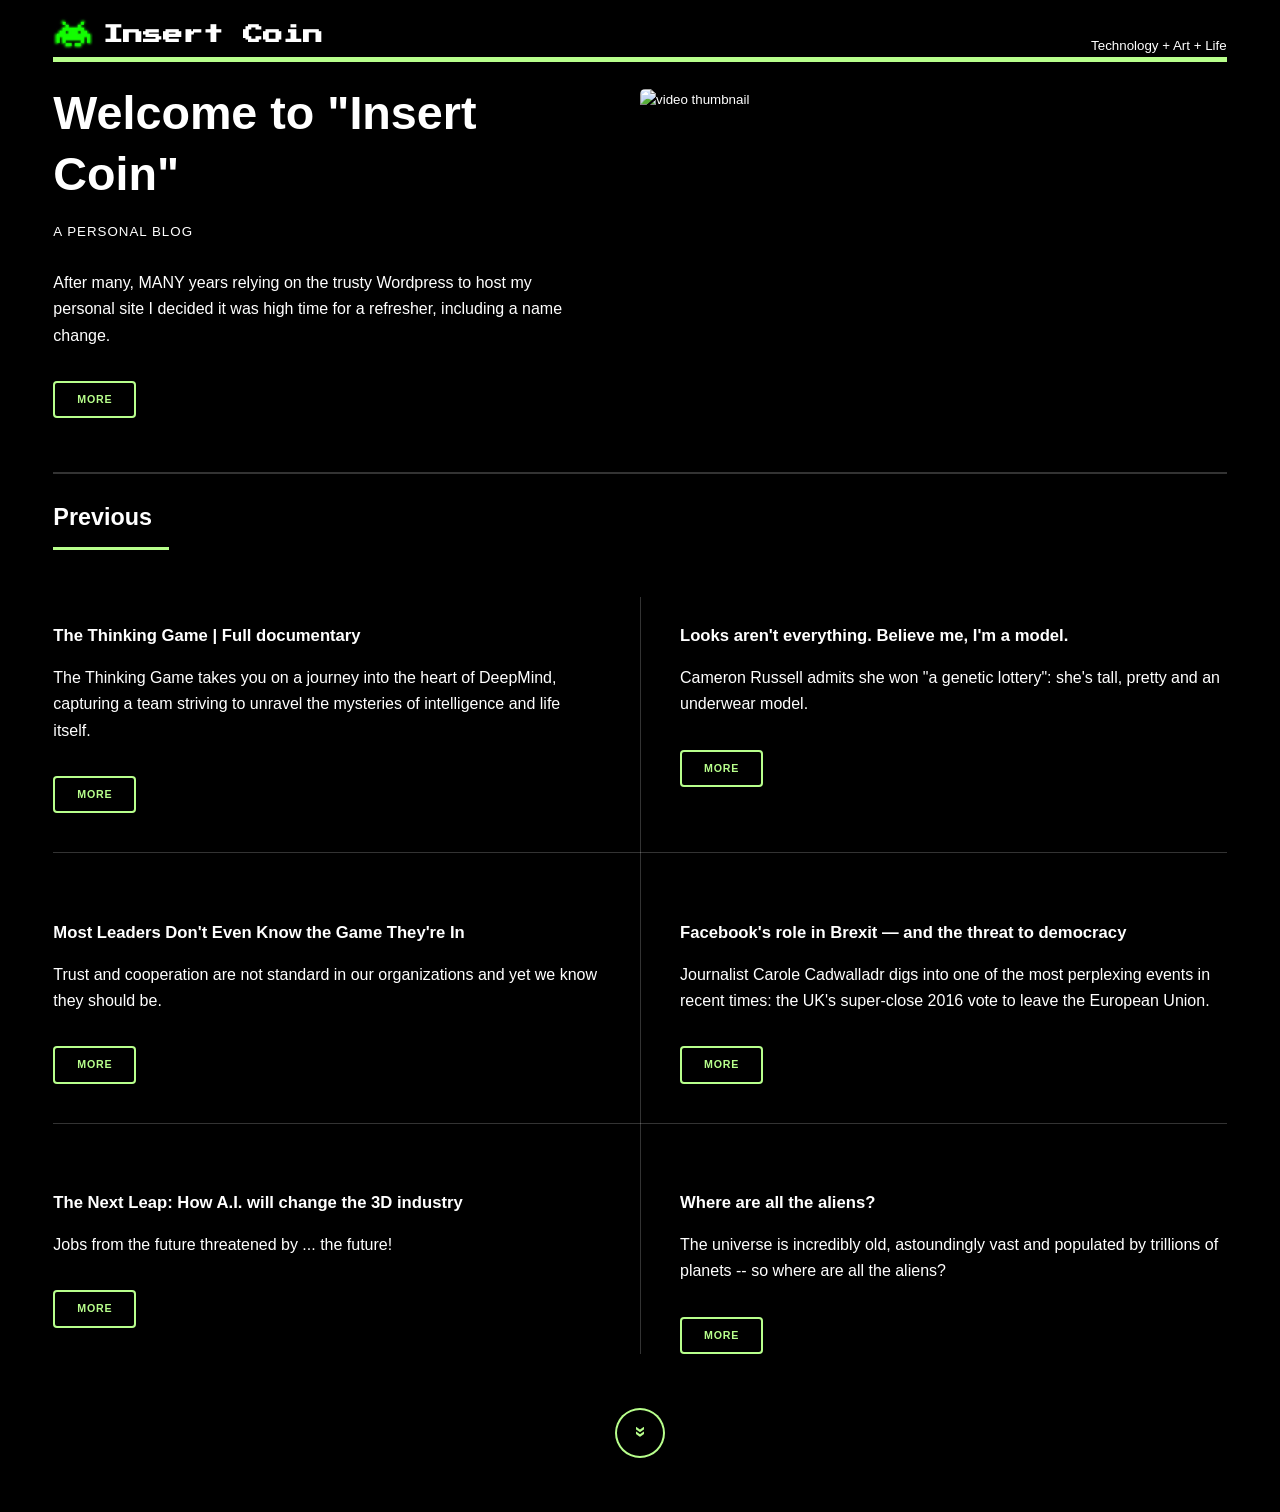
==== commit 0b237e24: "Adjust post categories and add category search" ====
--- a/site/index.html
+++ b/site/index.html
@@ -5,7 +5,7 @@
 	<title>Insert Coin &#8211; Technology + Art + Life</title>
 	<meta charset="utf-8" />
 	<meta name="viewport" content="width=device-width, initial-scale=1, user-scalable=no" />
-	<link rel="stylesheet" href="assets/css/main.min.css" />
+	<link rel="stylesheet" href="assets/css/main.css" />
 	<link rel="apple-touch-icon" sizes="180x180" href="/apple-touch-icon.png">
 	<link rel="icon" type="image/png" sizes="32x32" href="/favicon-32x32.png">
 	<link rel="icon" type="image/png" sizes="16x16" href="/favicon-16x16.png">
@@ -28,14 +28,6 @@
 					<br />
 					Technology + Art + Life
 				</header>
-				<div id="search-bar" style="width: 30%; margin: 0.5em 0 0 0; position: relative;">
-					<form method="post" action="#" onsubmit="return false;">
-						<input type="text" id="search-input" placeholder="Search"
-							style="padding-left: 2.5em; width: 100%;" />
-						<span class="icon solid fa-search"
-							style="position: absolute; left: 0.75em; top: 50%; transform: translateY(-50%); pointer-events: none; opacity: 0.5;"></span>
-					</form>
-				</div>
 
 				<!-- Banner -->
 <section id="banner">
@@ -114,25 +106,83 @@
 	</div>
 </section>
 
+			</div>
+		</div>
+
+		<!-- Sidebar -->
+		<div id="sidebar">
+			<div class="inner">
+
+				<!-- Search -->
+				<section id="search" class="alt">
+					<form method="post" action="#" onsubmit="return false;">
+						<input type="text" id="search-input" placeholder="Search" />
+					</form>
+				</section>
+
+				<!-- Menu -->
+				<nav id="menu">
+					<header class="major">
+						<h2>Categories</h2>
+					</header>
+					<ul>
+						<li><a href="#" data-category="ai">AI</a></li>
+						<li><a href="#" data-category="joke">Jokes</a></li>
+						<li><a href="#" data-category="lead">Leadership</a></li>
+						<li><a href="#" data-category="life">Life</a></li>
+						<li><a href="#" data-category="me">Me</a></li>
+						<li><a href="#" data-category="pt">Português</a></li>
+						<li><a href="#" data-category="quotes">Quotes</a></li>
+						<li><a href="#" data-category="song">Songs</a></li>
+						<li><a href="#" data-category="tech">Tech</a></li>
+						<li><a href="#" data-category="ted">TED</a></li>
+					</ul>
+					<div>
+						<br />
+						<a href="#" id="show-categories-btn" class="button">Show</a>
+					</div>
+				</nav>
+
+				<!-- Section -->
+				<section>
+					<header class="major">
+						<h2>Contacts</h2>
+					</header>
+					<ul class="contact">
+						<li class="icon brands fa-linkedin"><a href="https://www.linkedin.com/in/apbruno/"
+								target="_blank">LinkedIn</a>
+						</li>
+						<li class="icon brands fa-github"><a href="https://github.com/pedrobruno"
+								target="_blank">GitHub</a></li>
+					</ul>
+				</section>
+
 				<!-- Footer -->
 				<section>
 					<footer id="footer">
 						<p class="copyright">&copy; All rights reserved.
 							<br />
 							Design template based on work by: <a href="https://html5up.net" target="_blank">HTML5
-								UP</a>. Using <strong>Calibri</strong> font ... on purpose.
+								UP</a>.</br>
+							Using <strong>Calibri</strong> font ... on purpose.
 						</p>
 					</footer>
 				</section>
+
 			</div>
 		</div>
+
 	</div>
 
 	<!-- Scripts -->
 	<script src="assets/js/jquery.min.js"></script>
 	<script src="assets/js/browser.min.js"></script>
 	<script src="assets/js/breakpoints.min.js"></script>
-	<script src="assets/js/site.min.js"></script>
+	<script src="assets/js/util.js"></script>
+	<script src="assets/js/main.js"></script>
+	<script src="assets/js/load-more.js"></script>
+	<script src="assets/js/search.js"></script>
+	<script src="assets/js/categories.js"></script>
 
 </body>
 
--- a/site/assets/css/main.css
+++ b/site/assets/css/main.css
@@ -0,0 +1,3739 @@
+@import url(fontawesome-all.min.css);
+@import url("https://fonts.googleapis.com/css?family=Open+Sans:400,600,400italic,600italic|Roboto+Slab:400,700");
+@import url('https://fonts.googleapis.com/css2?family=Press+Start+2P&display=swap');
+
+/*
+	Editorial by HTML5 UP
+	html5up.net | @ajlkn
+	Free for personal and commercial use under the CCA 3.0 license (html5up.net/license)
+*/
+html,
+body,
+div,
+span,
+applet,
+object,
+iframe,
+h1,
+h2,
+h3,
+h4,
+h5,
+h6,
+p,
+blockquote,
+pre,
+a,
+abbr,
+acronym,
+address,
+big,
+cite,
+code,
+del,
+dfn,
+em,
+img,
+ins,
+kbd,
+q,
+s,
+samp,
+small,
+strike,
+strong,
+sub,
+sup,
+tt,
+var,
+b,
+u,
+i,
+center,
+dl,
+dt,
+dd,
+ol,
+ul,
+li,
+fieldset,
+form,
+label,
+legend,
+table,
+caption,
+tbody,
+tfoot,
+thead,
+tr,
+th,
+td,
+article,
+aside,
+canvas,
+details,
+embed,
+figure,
+figcaption,
+footer,
+header,
+hgroup,
+menu,
+nav,
+output,
+ruby,
+section,
+summary,
+time,
+mark,
+audio,
+video {
+  margin: 0;
+  padding: 0;
+  border: 0;
+  font-size: 100%;
+  font: inherit;
+  vertical-align: baseline;
+}
+
+article,
+aside,
+details,
+figcaption,
+figure,
+footer,
+header,
+hgroup,
+menu,
+nav,
+section {
+  display: block;
+}
+
+img {
+  max-width: 100%;
+  height: auto;
+}
+
+iframe {
+  max-width: 100%;
+}
+
+body {
+  line-height: 1;
+}
+
+ol,
+ul {
+  list-style: none;
+}
+
+blockquote,
+q {
+  quotes: none;
+}
+
+blockquote:before,
+blockquote:after,
+q:before,
+q:after {
+  content: '';
+  content: none;
+}
+
+table {
+  border-collapse: collapse;
+  border-spacing: 0;
+}
+
+body {
+  -webkit-text-size-adjust: none;
+}
+
+mark {
+  background-color: transparent;
+  color: inherit;
+}
+
+input::-moz-focus-inner {
+  border: 0;
+  padding: 0;
+}
+
+input,
+select,
+textarea {
+  -moz-appearance: none;
+  -webkit-appearance: none;
+  -ms-appearance: none;
+  appearance: none;
+}
+
+/* Basic */
+@-ms-viewport {
+  width: device-width;
+}
+
+body {
+  -ms-overflow-style: scrollbar;
+}
+
+@media screen and (max-width: 480px) {
+
+  html,
+  body {
+    min-width: 320px;
+  }
+}
+
+html {
+  box-sizing: border-box;
+}
+
+*,
+*:before,
+*:after {
+  box-sizing: inherit;
+}
+
+body {
+  background: #000000;
+}
+
+body.is-preload *,
+body.is-preload *:before,
+body.is-preload *:after,
+body.is-resizing *,
+body.is-resizing *:before,
+body.is-resizing *:after {
+  -moz-animation: none !important;
+  -webkit-animation: none !important;
+  -ms-animation: none !important;
+  animation: none !important;
+  -moz-transition: none !important;
+  -webkit-transition: none !important;
+  -ms-transition: none !important;
+  transition: none !important;
+}
+
+/* Type */
+body,
+input,
+select,
+textarea {
+  color: #ffffff;
+  font-family: "Calibri", sans-serif;
+  font-size: 13pt;
+  font-weight: 400;
+  line-height: 1.65;
+}
+
+@media screen and (max-width: 1680px) {
+
+  body,
+  input,
+  select,
+  textarea {
+    font-size: 11pt;
+  }
+}
+
+@media screen and (max-width: 1280px) {
+
+  body,
+  input,
+  select,
+  textarea {
+    font-size: 10pt;
+  }
+}
+
+@media screen and (max-width: 360px) {
+
+  body,
+  input,
+  select,
+  textarea {
+    font-size: 9pt;
+  }
+}
+
+a {
+  -moz-transition: color 0.2s ease-in-out, border-bottom-color 0.2s ease-in-out;
+  -webkit-transition: color 0.2s ease-in-out, border-bottom-color 0.2s ease-in-out;
+  -ms-transition: color 0.2s ease-in-out, border-bottom-color 0.2s ease-in-out;
+  transition: color 0.2s ease-in-out, border-bottom-color 0.2s ease-in-out;
+  border-bottom: dotted 1px;
+  color: #B8FF8C;
+  text-decoration: none;
+}
+
+a:hover {
+  border-bottom-color: #B8FF8C;
+  color: #B8FF8C !important;
+}
+
+a:hover strong {
+  color: inherit;
+}
+
+strong,
+b {
+  color: #ffffff;
+  font-weight: 600;
+}
+
+em,
+i {
+  font-style: italic;
+}
+
+p {
+  font-size: 1.2em;
+  margin: 0 0 2em 0;
+}
+
+h1,
+h2,
+h3,
+h4,
+h5,
+h6 {
+  color: #ffffff;
+  font-family: "Calibri", sans-serif;
+  font-weight: 700;
+  line-height: 1.5;
+  margin: 0 0 1em 0;
+}
+
+h1 a,
+h2 a,
+h3 a,
+h4 a,
+h5 a,
+h6 a {
+  color: inherit;
+  text-decoration: none;
+  border-bottom: 0;
+}
+
+h1 {
+  font-size: 4em;
+  margin: 0 0 0.5em 0;
+  line-height: 1.3;
+}
+
+h2 {
+  font-size: 1.75em;
+}
+
+h3 {
+  font-size: 1.25em;
+}
+
+h4 {
+  font-size: 1.1em;
+}
+
+h5 {
+  font-size: 0.9em;
+}
+
+h6 {
+  font-size: 0.7em;
+}
+
+@media screen and (max-width: 1680px) {
+  h1 {
+    font-size: 3.5em;
+  }
+}
+
+@media screen and (max-width: 980px) {
+  h1 {
+    font-size: 3.25em;
+  }
+}
+
+@media screen and (max-width: 736px) {
+  h1 {
+    font-size: 2em;
+    line-height: 1.4;
+  }
+
+  h2 {
+    font-size: 1.5em;
+  }
+}
+
+sub {
+  font-size: 0.8em;
+  position: relative;
+  top: 0.5em;
+}
+
+sup {
+  font-size: 0.8em;
+  position: relative;
+  top: -0.5em;
+}
+
+blockquote {
+  border-left: solid 3px rgba(255, 255, 255, 0.2);
+  font-style: italic;
+  margin: 0 0 2em 0;
+  padding: 0.5em 0 0.5em 2em;
+}
+
+code {
+  background: rgba(230, 235, 237, 0.25);
+  border-radius: 0.375em;
+  border: solid 1px rgba(255, 255, 255, 0.2);
+  font-family: "Courier New", monospace;
+  font-size: 0.9em;
+  margin: 0 0.25em;
+  padding: 0.25em 0.65em;
+}
+
+pre {
+  -webkit-overflow-scrolling: touch;
+  font-family: "Courier New", monospace;
+  font-size: 0.9em;
+  margin: 0 0 2em 0;
+}
+
+pre code {
+  display: block;
+  line-height: 1.75;
+  padding: 1em 1.5em;
+  overflow-x: auto;
+}
+
+hr {
+  border: 0;
+  border-bottom: solid 1px rgba(255, 255, 255, 0.2);
+  margin: 2em 0;
+}
+
+hr.major {
+  margin: 3em 0;
+}
+
+.align-left {
+  text-align: left;
+}
+
+.align-center {
+  text-align: center;
+}
+
+.align-right {
+  text-align: right;
+}
+
+/* Row */
+.row {
+  display: flex;
+  flex-wrap: wrap;
+  box-sizing: border-box;
+  align-items: stretch;
+}
+
+.row>* {
+  box-sizing: border-box;
+}
+
+.row.gtr-uniform>*> :last-child {
+  margin-bottom: 0;
+}
+
+.row.aln-left {
+  justify-content: flex-start;
+}
+
+.row.aln-center {
+  justify-content: center;
+}
+
+.row.aln-right {
+  justify-content: flex-end;
+}
+
+.row.aln-top {
+  align-items: flex-start;
+}
+
+.row.aln-middle {
+  align-items: center;
+}
+
+.row.aln-bottom {
+  align-items: flex-end;
+}
+
+.row>.imp {
+  order: -1;
+}
+
+.row>.col-1 {
+  width: 8.33333%;
+}
+
+.row>.off-1 {
+  margin-left: 8.33333%;
+}
+
+.row>.col-2 {
+  width: 16.66667%;
+}
+
+.row>.off-2 {
+  margin-left: 16.66667%;
+}
+
+.row>.col-3 {
+  width: 25%;
+}
+
+.row>.off-3 {
+  margin-left: 25%;
+}
+
+.row>.col-4 {
+  width: 33.33333%;
+}
+
+.row>.off-4 {
+  margin-left: 33.33333%;
+}
+
+.row>.col-5 {
+  width: 41.66667%;
+}
+
+.row>.off-5 {
+  margin-left: 41.66667%;
+}
+
+.row>.col-6 {
+  width: 50%;
+}
+
+.row>.off-6 {
+  margin-left: 50%;
+}
+
+.row>.col-7 {
+  width: 58.33333%;
+}
+
+.row>.off-7 {
+  margin-left: 58.33333%;
+}
+
+.row>.col-8 {
+  width: 66.66667%;
+}
+
+.row>.off-8 {
+  margin-left: 66.66667%;
+}
+
+.row>.col-9 {
+  width: 75%;
+}
+
+.row>.off-9 {
+  margin-left: 75%;
+}
+
+.row>.col-10 {
+  width: 83.33333%;
+}
+
+.row>.off-10 {
+  margin-left: 83.33333%;
+}
+
+.row>.col-11 {
+  width: 91.66667%;
+}
+
+.row>.off-11 {
+  margin-left: 91.66667%;
+}
+
+.row>.col-12 {
+  width: 100%;
+}
+
+.row>.off-12 {
+  margin-left: 100%;
+}
+
+.row.gtr-0 {
+  margin-top: 0;
+  margin-left: 0em;
+}
+
+.row.gtr-0>* {
+  padding: 0 0 0 0em;
+}
+
+.row.gtr-0.gtr-uniform {
+  margin-top: 0em;
+}
+
+.row.gtr-0.gtr-uniform>* {
+  padding-top: 0em;
+}
+
+.row.gtr-25 {
+  margin-top: 0;
+  margin-left: -0.375em;
+}
+
+.row.gtr-25>* {
+  padding: 0 0 0 0.375em;
+}
+
+.row.gtr-25.gtr-uniform {
+  margin-top: -0.375em;
+}
+
+.row.gtr-25.gtr-uniform>* {
+  padding-top: 0.375em;
+}
+
+.row.gtr-50 {
+  margin-top: 0;
+  margin-left: -0.75em;
+}
+
+.row.gtr-50>* {
+  padding: 0 0 0 0.75em;
+}
+
+.row.gtr-50.gtr-uniform {
+  margin-top: -0.75em;
+}
+
+.row.gtr-50.gtr-uniform>* {
+  padding-top: 0.75em;
+}
+
+.row {
+  margin-top: 0;
+  margin-left: -1.5em;
+}
+
+.row>* {
+  padding: 0 0 0 1.5em;
+}
+
+.row.gtr-uniform {
+  margin-top: -1.5em;
+}
+
+.row.gtr-uniform>* {
+  padding-top: 1.5em;
+}
+
+.row.gtr-150 {
+  margin-top: 0;
+  margin-left: -2.25em;
+}
+
+.row.gtr-150>* {
+  padding: 0 0 0 2.25em;
+}
+
+.row.gtr-150.gtr-uniform {
+  margin-top: -2.25em;
+}
+
+.row.gtr-150.gtr-uniform>* {
+  padding-top: 2.25em;
+}
+
+.row.gtr-200 {
+  margin-top: 0;
+  margin-left: -3em;
+}
+
+.row.gtr-200>* {
+  padding: 0 0 0 3em;
+}
+
+.row.gtr-200.gtr-uniform {
+  margin-top: -3em;
+}
+
+.row.gtr-200.gtr-uniform>* {
+  padding-top: 3em;
+}
+
+@media screen and (max-width: 1680px) {
+  .row {
+    display: flex;
+    flex-wrap: wrap;
+    box-sizing: border-box;
+    align-items: stretch;
+  }
+
+  .row>* {
+    box-sizing: border-box;
+  }
+
+  .row.gtr-uniform>*> :last-child {
+    margin-bottom: 0;
+  }
+
+  .row.aln-left {
+    justify-content: flex-start;
+  }
+
+  .row.aln-center {
+    justify-content: center;
+  }
+
+  .row.aln-right {
+    justify-content: flex-end;
+  }
+
+  .row.aln-top {
+    align-items: flex-start;
+  }
+
+  .row.aln-middle {
+    align-items: center;
+  }
+
+  .row.aln-bottom {
+    align-items: flex-end;
+  }
+
+  .row>.imp-xlarge {
+    order: -1;
+  }
+
+  .row>.col-1-xlarge {
+    width: 8.33333%;
+  }
+
+  .row>.off-1-xlarge {
+    margin-left: 8.33333%;
+  }
+
+  .row>.col-2-xlarge {
+    width: 16.66667%;
+  }
+
+  .row>.off-2-xlarge {
+    margin-left: 16.66667%;
+  }
+
+  .row>.col-3-xlarge {
+    width: 25%;
+  }
+
+  .row>.off-3-xlarge {
+    margin-left: 25%;
+  }
+
+  .row>.col-4-xlarge {
+    width: 33.33333%;
+  }
+
+  .row>.off-4-xlarge {
+    margin-left: 33.33333%;
+  }
+
+  .row>.col-5-xlarge {
+    width: 41.66667%;
+  }
+
+  .row>.off-5-xlarge {
+    margin-left: 41.66667%;
+  }
+
+  .row>.col-6-xlarge {
+    width: 50%;
+  }
+
+  .row>.off-6-xlarge {
+    margin-left: 50%;
+  }
+
+  .row>.col-7-xlarge {
+    width: 58.33333%;
+  }
+
+  .row>.off-7-xlarge {
+    margin-left: 58.33333%;
+  }
+
+  .row>.col-8-xlarge {
+    width: 66.66667%;
+  }
+
+  .row>.off-8-xlarge {
+    margin-left: 66.66667%;
+  }
+
+  .row>.col-9-xlarge {
+    width: 75%;
+  }
+
+  .row>.off-9-xlarge {
+    margin-left: 75%;
+  }
+
+  .row>.col-10-xlarge {
+    width: 83.33333%;
+  }
+
+  .row>.off-10-xlarge {
+    margin-left: 83.33333%;
+  }
+
+  .row>.col-11-xlarge {
+    width: 91.66667%;
+  }
+
+  .row>.off-11-xlarge {
+    margin-left: 91.66667%;
+  }
+
+  .row>.col-12-xlarge {
+    width: 100%;
+  }
+
+  .row>.off-12-xlarge {
+    margin-left: 100%;
+  }
+
+  .row.gtr-0 {
+    margin-top: 0;
+    margin-left: 0em;
+  }
+
+  .row.gtr-0>* {
+    padding: 0 0 0 0em;
+  }
+
+  .row.gtr-0.gtr-uniform {
+    margin-top: 0em;
+  }
+
+  .row.gtr-0.gtr-uniform>* {
+    padding-top: 0em;
+  }
+
+  .row.gtr-25 {
+    margin-top: 0;
+    margin-left: -0.375em;
+  }
+
+  .row.gtr-25>* {
+    padding: 0 0 0 0.375em;
+  }
+
+  .row.gtr-25.gtr-uniform {
+    margin-top: -0.375em;
+  }
+
+  .row.gtr-25.gtr-uniform>* {
+    padding-top: 0.375em;
+  }
+
+  .row.gtr-50 {
+    margin-top: 0;
+    margin-left: -0.75em;
+  }
+
+  .row.gtr-50>* {
+    padding: 0 0 0 0.75em;
+  }
+
+  .row.gtr-50.gtr-uniform {
+    margin-top: -0.75em;
+  }
+
+  .row.gtr-50.gtr-uniform>* {
+    padding-top: 0.75em;
+  }
+
+  .row {
+    margin-top: 0;
+    margin-left: -1.5em;
+  }
+
+  .row>* {
+    padding: 0 0 0 1.5em;
+  }
+
+  .row.gtr-uniform {
+    margin-top: -1.5em;
+  }
+
+  .row.gtr-uniform>* {
+    padding-top: 1.5em;
+  }
+
+  .row.gtr-150 {
+    margin-top: 0;
+    margin-left: -2.25em;
+  }
+
+  .row.gtr-150>* {
+    padding: 0 0 0 2.25em;
+  }
+
+  .row.gtr-150.gtr-uniform {
+    margin-top: -2.25em;
+  }
+
+  .row.gtr-150.gtr-uniform>* {
+    padding-top: 2.25em;
+  }
+
+  .row.gtr-200 {
+    margin-top: 0;
+    margin-left: -3em;
+  }
+
+  .row.gtr-200>* {
+    padding: 0 0 0 3em;
+  }
+
+  .row.gtr-200.gtr-uniform {
+    margin-top: -3em;
+  }
+
+  .row.gtr-200.gtr-uniform>* {
+    padding-top: 3em;
+  }
+}
+
+@media screen and (max-width: 1280px) {
+  .row {
+    display: flex;
+    flex-wrap: wrap;
+    box-sizing: border-box;
+    align-items: stretch;
+  }
+
+  .row>* {
+    box-sizing: border-box;
+  }
+
+  .row.gtr-uniform>*> :last-child {
+    margin-bottom: 0;
+  }
+
+  .row.aln-left {
+    justify-content: flex-start;
+  }
+
+  .row.aln-center {
+    justify-content: center;
+  }
+
+  .row.aln-right {
+    justify-content: flex-end;
+  }
+
+  .row.aln-top {
+    align-items: flex-start;
+  }
+
+  .row.aln-middle {
+    align-items: center;
+  }
+
+  .row.aln-bottom {
+    align-items: flex-end;
+  }
+
+  .row>.imp-large {
+    order: -1;
+  }
+
+  .row>.col-1-large {
+    width: 8.33333%;
+  }
+
+  .row>.off-1-large {
+    margin-left: 8.33333%;
+  }
+
+  .row>.col-2-large {
+    width: 16.66667%;
+  }
+
+  .row>.off-2-large {
+    margin-left: 16.66667%;
+  }
+
+  .row>.col-3-large {
+    width: 25%;
+  }
+
+  .row>.off-3-large {
+    margin-left: 25%;
+  }
+
+  .row>.col-4-large {
+    width: 33.33333%;
+  }
+
+  .row>.off-4-large {
+    margin-left: 33.33333%;
+  }
+
+  .row>.col-5-large {
+    width: 41.66667%;
+  }
+
+  .row>.off-5-large {
+    margin-left: 41.66667%;
+  }
+
+  .row>.col-6-large {
+    width: 50%;
+  }
+
+  .row>.off-6-large {
+    margin-left: 50%;
+  }
+
+  .row>.col-7-large {
+    width: 58.33333%;
+  }
+
+  .row>.off-7-large {
+    margin-left: 58.33333%;
+  }
+
+  .row>.col-8-large {
+    width: 66.66667%;
+  }
+
+  .row>.off-8-large {
+    margin-left: 66.66667%;
+  }
+
+  .row>.col-9-large {
+    width: 75%;
+  }
+
+  .row>.off-9-large {
+    margin-left: 75%;
+  }
+
+  .row>.col-10-large {
+    width: 83.33333%;
+  }
+
+  .row>.off-10-large {
+    margin-left: 83.33333%;
+  }
+
+  .row>.col-11-large {
+    width: 91.66667%;
+  }
+
+  .row>.off-11-large {
+    margin-left: 91.66667%;
+  }
+
+  .row>.col-12-large {
+    width: 100%;
+  }
+
+  .row>.off-12-large {
+    margin-left: 100%;
+  }
+
+  .row.gtr-0 {
+    margin-top: 0;
+    margin-left: 0em;
+  }
+
+  .row.gtr-0>* {
+    padding: 0 0 0 0em;
+  }
+
+  .row.gtr-0.gtr-uniform {
+    margin-top: 0em;
+  }
+
+  .row.gtr-0.gtr-uniform>* {
+    padding-top: 0em;
+  }
+
+  .row.gtr-25 {
+    margin-top: 0;
+    margin-left: -0.375em;
+  }
+
+  .row.gtr-25>* {
+    padding: 0 0 0 0.375em;
+  }
+
+  .row.gtr-25.gtr-uniform {
+    margin-top: -0.375em;
+  }
+
+  .row.gtr-25.gtr-uniform>* {
+    padding-top: 0.375em;
+  }
+
+  .row.gtr-50 {
+    margin-top: 0;
+    margin-left: -0.75em;
+  }
+
+  .row.gtr-50>* {
+    padding: 0 0 0 0.75em;
+  }
+
+  .row.gtr-50.gtr-uniform {
+    margin-top: -0.75em;
+  }
+
+  .row.gtr-50.gtr-uniform>* {
+    padding-top: 0.75em;
+  }
+
+  .row {
+    margin-top: 0;
+    margin-left: -1.5em;
+  }
+
+  .row>* {
+    padding: 0 0 0 1.5em;
+  }
+
+  .row.gtr-uniform {
+    margin-top: -1.5em;
+  }
+
+  .row.gtr-uniform>* {
+    padding-top: 1.5em;
+  }
+
+  .row.gtr-150 {
+    margin-top: 0;
+    margin-left: -2.25em;
+  }
+
+  .row.gtr-150>* {
+    padding: 0 0 0 2.25em;
+  }
+
+  .row.gtr-150.gtr-uniform {
+    margin-top: -2.25em;
+  }
+
+  .row.gtr-150.gtr-uniform>* {
+    padding-top: 2.25em;
+  }
+
+  .row.gtr-200 {
+    margin-top: 0;
+    margin-left: -3em;
+  }
+
+  .row.gtr-200>* {
+    padding: 0 0 0 3em;
+  }
+
+  .row.gtr-200.gtr-uniform {
+    margin-top: -3em;
+  }
+
+  .row.gtr-200.gtr-uniform>* {
+    padding-top: 3em;
+  }
+}
+
+@media screen and (max-width: 980px) {
+  .row {
+    display: flex;
+    flex-wrap: wrap;
+    box-sizing: border-box;
+    align-items: stretch;
+  }
+
+  .row>* {
+    box-sizing: border-box;
+  }
+
+  .row.gtr-uniform>*> :last-child {
+    margin-bottom: 0;
+  }
+
+  .row.aln-left {
+    justify-content: flex-start;
+  }
+
+  .row.aln-center {
+    justify-content: center;
+  }
+
+  .row.aln-right {
+    justify-content: flex-end;
+  }
+
+  .row.aln-top {
+    align-items: flex-start;
+  }
+
+  .row.aln-middle {
+    align-items: center;
+  }
+
+  .row.aln-bottom {
+    align-items: flex-end;
+  }
+
+  .row>.imp-medium {
+    order: -1;
+  }
+
+  .row>.col-1-medium {
+    width: 8.33333%;
+  }
+
+  .row>.off-1-medium {
+    margin-left: 8.33333%;
+  }
+
+  .row>.col-2-medium {
+    width: 16.66667%;
+  }
+
+  .row>.off-2-medium {
+    margin-left: 16.66667%;
+  }
+
+  .row>.col-3-medium {
+    width: 25%;
+  }
+
+  .row>.off-3-medium {
+    margin-left: 25%;
+  }
+
+  .row>.col-4-medium {
+    width: 33.33333%;
+  }
+
+  .row>.off-4-medium {
+    margin-left: 33.33333%;
+  }
+
+  .row>.col-5-medium {
+    width: 41.66667%;
+  }
+
+  .row>.off-5-medium {
+    margin-left: 41.66667%;
+  }
+
+  .row>.col-6-medium {
+    width: 50%;
+  }
+
+  .row>.off-6-medium {
+    margin-left: 50%;
+  }
+
+  .row>.col-7-medium {
+    width: 58.33333%;
+  }
+
+  .row>.off-7-medium {
+    margin-left: 58.33333%;
+  }
+
+  .row>.col-8-medium {
+    width: 66.66667%;
+  }
+
+  .row>.off-8-medium {
+    margin-left: 66.66667%;
+  }
+
+  .row>.col-9-medium {
+    width: 75%;
+  }
+
+  .row>.off-9-medium {
+    margin-left: 75%;
+  }
+
+  .row>.col-10-medium {
+    width: 83.33333%;
+  }
+
+  .row>.off-10-medium {
+    margin-left: 83.33333%;
+  }
+
+  .row>.col-11-medium {
+    width: 91.66667%;
+  }
+
+  .row>.off-11-medium {
+    margin-left: 91.66667%;
+  }
+
+  .row>.col-12-medium {
+    width: 100%;
+  }
+
+  .row>.off-12-medium {
+    margin-left: 100%;
+  }
+
+  .row.gtr-0 {
+    margin-top: 0;
+    margin-left: 0em;
+  }
+
+  .row.gtr-0>* {
+    padding: 0 0 0 0em;
+  }
+
+  .row.gtr-0.gtr-uniform {
+    margin-top: 0em;
+  }
+
+  .row.gtr-0.gtr-uniform>* {
+    padding-top: 0em;
+  }
+
+  .row.gtr-25 {
+    margin-top: 0;
+    margin-left: -0.375em;
+  }
+
+  .row.gtr-25>* {
+    padding: 0 0 0 0.375em;
+  }
+
+  .row.gtr-25.gtr-uniform {
+    margin-top: -0.375em;
+  }
+
+  .row.gtr-25.gtr-uniform>* {
+    padding-top: 0.375em;
+  }
+
+  .row.gtr-50 {
+    margin-top: 0;
+    margin-left: -0.75em;
+  }
+
+  .row.gtr-50>* {
+    padding: 0 0 0 0.75em;
+  }
+
+  .row.gtr-50.gtr-uniform {
+    margin-top: -0.75em;
+  }
+
+  .row.gtr-50.gtr-uniform>* {
+    padding-top: 0.75em;
+  }
+
+  .row {
+    margin-top: 0;
+    margin-left: -1.5em;
+  }
+
+  .row>* {
+    padding: 0 0 0 1.5em;
+  }
+
+  .row.gtr-uniform {
+    margin-top: -1.5em;
+  }
+
+  .row.gtr-uniform>* {
+    padding-top: 1.5em;
+  }
+
+  .row.gtr-150 {
+    margin-top: 0;
+    margin-left: -2.25em;
+  }
+
+  .row.gtr-150>* {
+    padding: 0 0 0 2.25em;
+  }
+
+  .row.gtr-150.gtr-uniform {
+    margin-top: -2.25em;
+  }
+
+  .row.gtr-150.gtr-uniform>* {
+    padding-top: 2.25em;
+  }
+
+  .row.gtr-200 {
+    margin-top: 0;
+    margin-left: -3em;
+  }
+
+  .row.gtr-200>* {
+    padding: 0 0 0 3em;
+  }
+
+  .row.gtr-200.gtr-uniform {
+    margin-top: -3em;
+  }
+
+  .row.gtr-200.gtr-uniform>* {
+    padding-top: 3em;
+  }
+}
+
+@media screen and (max-width: 736px) {
+  .row {
+    display: flex;
+    flex-wrap: wrap;
+    box-sizing: border-box;
+    align-items: stretch;
+  }
+
+  .row>* {
+    box-sizing: border-box;
+  }
+
+  .row.gtr-uniform>*> :last-child {
+    margin-bottom: 0;
+  }
+
+  .row.aln-left {
+    justify-content: flex-start;
+  }
+
+  .row.aln-center {
+    justify-content: center;
+  }
+
+  .row.aln-right {
+    justify-content: flex-end;
+  }
+
+  .row.aln-top {
+    align-items: flex-start;
+  }
+
+  .row.aln-middle {
+    align-items: center;
+  }
+
+  .row.aln-bottom {
+    align-items: flex-end;
+  }
+
+  .row>.imp-small {
+    order: -1;
+  }
+
+  .row>.col-1-small {
+    width: 8.33333%;
+  }
+
+  .row>.off-1-small {
+    margin-left: 8.33333%;
+  }
+
+  .row>.col-2-small {
+    width: 16.66667%;
+  }
+
+  .row>.off-2-small {
+    margin-left: 16.66667%;
+  }
+
+  .row>.col-3-small {
+    width: 25%;
+  }
+
+  .row>.off-3-small {
+    margin-left: 25%;
+  }
+
+  .row>.col-4-small {
+    width: 33.33333%;
+  }
+
+  .row>.off-4-small {
+    margin-left: 33.33333%;
+  }
+
+  .row>.col-5-small {
+    width: 41.66667%;
+  }
+
+  .row>.off-5-small {
+    margin-left: 41.66667%;
+  }
+
+  .row>.col-6-small {
+    width: 50%;
+  }
+
+  .row>.off-6-small {
+    margin-left: 50%;
+  }
+
+  .row>.col-7-small {
+    width: 58.33333%;
+  }
+
+  .row>.off-7-small {
+    margin-left: 58.33333%;
+  }
+
+  .row>.col-8-small {
+    width: 66.66667%;
+  }
+
+  .row>.off-8-small {
+    margin-left: 66.66667%;
+  }
+
+  .row>.col-9-small {
+    width: 75%;
+  }
+
+  .row>.off-9-small {
+    margin-left: 75%;
+  }
+
+  .row>.col-10-small {
+    width: 83.33333%;
+  }
+
+  .row>.off-10-small {
+    margin-left: 83.33333%;
+  }
+
+  .row>.col-11-small {
+    width: 91.66667%;
+  }
+
+  .row>.off-11-small {
+    margin-left: 91.66667%;
+  }
+
+  .row>.col-12-small {
+    width: 100%;
+  }
+
+  .row>.off-12-small {
+    margin-left: 100%;
+  }
+
+  .row.gtr-0 {
+    margin-top: 0;
+    margin-left: 0em;
+  }
+
+  .row.gtr-0>* {
+    padding: 0 0 0 0em;
+  }
+
+  .row.gtr-0.gtr-uniform {
+    margin-top: 0em;
+  }
+
+  .row.gtr-0.gtr-uniform>* {
+    padding-top: 0em;
+  }
+
+  .row.gtr-25 {
+    margin-top: 0;
+    margin-left: -0.375em;
+  }
+
+  .row.gtr-25>* {
+    padding: 0 0 0 0.375em;
+  }
+
+  .row.gtr-25.gtr-uniform {
+    margin-top: -0.375em;
+  }
+
+  .row.gtr-25.gtr-uniform>* {
+    padding-top: 0.375em;
+  }
+
+  .row.gtr-50 {
+    margin-top: 0;
+    margin-left: -0.75em;
+  }
+
+  .row.gtr-50>* {
+    padding: 0 0 0 0.75em;
+  }
+
+  .row.gtr-50.gtr-uniform {
+    margin-top: -0.75em;
+  }
+
+  .row.gtr-50.gtr-uniform>* {
+    padding-top: 0.75em;
+  }
+
+  .row {
+    margin-top: 0;
+    margin-left: -1.5em;
+  }
+
+  .row>* {
+    padding: 0 0 0 1.5em;
+  }
+
+  .row.gtr-uniform {
+    margin-top: -1.5em;
+  }
+
+  .row.gtr-uniform>* {
+    padding-top: 1.5em;
+  }
+
+  .row.gtr-150 {
+    margin-top: 0;
+    margin-left: -2.25em;
+  }
+
+  .row.gtr-150>* {
+    padding: 0 0 0 2.25em;
+  }
+
+  .row.gtr-150.gtr-uniform {
+    margin-top: -2.25em;
+  }
+
+  .row.gtr-150.gtr-uniform>* {
+    padding-top: 2.25em;
+  }
+
+  .row.gtr-200 {
+    margin-top: 0;
+    margin-left: -3em;
+  }
+
+  .row.gtr-200>* {
+    padding: 0 0 0 3em;
+  }
+
+  .row.gtr-200.gtr-uniform {
+    margin-top: -3em;
+  }
+
+  .row.gtr-200.gtr-uniform>* {
+    padding-top: 3em;
+  }
+}
+
+@media screen and (max-width: 480px) {
+  .row {
+    display: flex;
+    flex-wrap: wrap;
+    box-sizing: border-box;
+    align-items: stretch;
+  }
+
+  .row>* {
+    box-sizing: border-box;
+  }
+
+  .row.gtr-uniform>*> :last-child {
+    margin-bottom: 0;
+  }
+
+  .row.aln-left {
+    justify-content: flex-start;
+  }
+
+  .row.aln-center {
+    justify-content: center;
+  }
+
+  .row.aln-right {
+    justify-content: flex-end;
+  }
+
+  .row.aln-top {
+    align-items: flex-start;
+  }
+
+  .row.aln-middle {
+    align-items: center;
+  }
+
+  .row.aln-bottom {
+    align-items: flex-end;
+  }
+
+  .row>.imp-xsmall {
+    order: -1;
+  }
+
+  .row>.col-1-xsmall {
+    width: 8.33333%;
+  }
+
+  .row>.off-1-xsmall {
+    margin-left: 8.33333%;
+  }
+
+  .row>.col-2-xsmall {
+    width: 16.66667%;
+  }
+
+  .row>.off-2-xsmall {
+    margin-left: 16.66667%;
+  }
+
+  .row>.col-3-xsmall {
+    width: 25%;
+  }
+
+  .row>.off-3-xsmall {
+    margin-left: 25%;
+  }
+
+  .row>.col-4-xsmall {
+    width: 33.33333%;
+  }
+
+  .row>.off-4-xsmall {
+    margin-left: 33.33333%;
+  }
+
+  .row>.col-5-xsmall {
+    width: 41.66667%;
+  }
+
+  .row>.off-5-xsmall {
+    margin-left: 41.66667%;
+  }
+
+  .row>.col-6-xsmall {
+    width: 50%;
+  }
+
+  .row>.off-6-xsmall {
+    margin-left: 50%;
+  }
+
+  .row>.col-7-xsmall {
+    width: 58.33333%;
+  }
+
+  .row>.off-7-xsmall {
+    margin-left: 58.33333%;
+  }
+
+  .row>.col-8-xsmall {
+    width: 66.66667%;
+  }
+
+  .row>.off-8-xsmall {
+    margin-left: 66.66667%;
+  }
+
+  .row>.col-9-xsmall {
+    width: 75%;
+  }
+
+  .row>.off-9-xsmall {
+    margin-left: 75%;
+  }
+
+  .row>.col-10-xsmall {
+    width: 83.33333%;
+  }
+
+  .row>.off-10-xsmall {
+    margin-left: 83.33333%;
+  }
+
+  .row>.col-11-xsmall {
+    width: 91.66667%;
+  }
+
+  .row>.off-11-xsmall {
+    margin-left: 91.66667%;
+  }
+
+  .row>.col-12-xsmall {
+    width: 100%;
+  }
+
+  .row>.off-12-xsmall {
+    margin-left: 100%;
+  }
+
+  .row.gtr-0 {
+    margin-top: 0;
+    margin-left: 0em;
+  }
+
+  .row.gtr-0>* {
+    padding: 0 0 0 0em;
+  }
+
+  .row.gtr-0.gtr-uniform {
+    margin-top: 0em;
+  }
+
+  .row.gtr-0.gtr-uniform>* {
+    padding-top: 0em;
+  }
+
+  .row.gtr-25 {
+    margin-top: 0;
+    margin-left: -0.375em;
+  }
+
+  .row.gtr-25>* {
+    padding: 0 0 0 0.375em;
+  }
+
+  .row.gtr-25.gtr-uniform {
+    margin-top: -0.375em;
+  }
+
+  .row.gtr-25.gtr-uniform>* {
+    padding-top: 0.375em;
+  }
+
+  .row.gtr-50 {
+    margin-top: 0;
+    margin-left: -0.75em;
+  }
+
+  .row.gtr-50>* {
+    padding: 0 0 0 0.75em;
+  }
+
+  .row.gtr-50.gtr-uniform {
+    margin-top: -0.75em;
+  }
+
+  .row.gtr-50.gtr-uniform>* {
+    padding-top: 0.75em;
+  }
+
+  .row {
+    margin-top: 0;
+    margin-left: -1.5em;
+  }
+
+  .row>* {
+    padding: 0 0 0 1.5em;
+  }
+
+  .row.gtr-uniform {
+    margin-top: -1.5em;
+  }
+
+  .row.gtr-uniform>* {
+    padding-top: 1.5em;
+  }
+
+  .row.gtr-150 {
+    margin-top: 0;
+    margin-left: -2.25em;
+  }
+
+  .row.gtr-150>* {
+    padding: 0 0 0 2.25em;
+  }
+
+  .row.gtr-150.gtr-uniform {
+    margin-top: -2.25em;
+  }
+
+  .row.gtr-150.gtr-uniform>* {
+    padding-top: 2.25em;
+  }
+
+  .row.gtr-200 {
+    margin-top: 0;
+    margin-left: -3em;
+  }
+
+  .row.gtr-200>* {
+    padding: 0 0 0 3em;
+  }
+
+  .row.gtr-200.gtr-uniform {
+    margin-top: -3em;
+  }
+
+  .row.gtr-200.gtr-uniform>* {
+    padding-top: 3em;
+  }
+}
+
+/* Section/Article */
+section.special,
+article.special {
+  text-align: center;
+}
+
+header p {
+  font-family: "Calibri", sans-serif;
+  font-size: 1em;
+  font-weight: 400;
+  letter-spacing: 0.075em;
+  margin-top: -0.5em;
+  text-transform: uppercase;
+}
+
+header.major> :last-child {
+  border-bottom: solid 3px #B8FF8C;
+  display: inline-block;
+  margin: 0 0 2em 0;
+  padding: 0 0.75em 0.5em 0;
+}
+
+header.main> :last-child {
+  margin: 0 0 1em 0;
+}
+
+/* Form */
+form {
+  margin: 0 0 2em 0;
+}
+
+label {
+  color: #ffffff;
+  display: block;
+  font-size: 0.9em;
+  font-weight: 600;
+  margin: 0 0 1em 0;
+}
+
+input[type="text"],
+input[type="password"],
+input[type="email"],
+input[type="tel"],
+input[type="search"],
+input[type="url"],
+select,
+textarea {
+  -moz-appearance: none;
+  -webkit-appearance: none;
+  -ms-appearance: none;
+  appearance: none;
+  background: #1a1a1a;
+  border-radius: 0.375em;
+  border: none;
+  border: solid 1px rgba(255, 255, 255, 0.2);
+  color: inherit;
+  display: block;
+  outline: 0;
+  padding: 0 1em;
+  text-decoration: none;
+  width: 100%;
+}
+
+input[type="text"]:invalid,
+input[type="password"]:invalid,
+input[type="email"]:invalid,
+input[type="tel"]:invalid,
+input[type="search"]:invalid,
+input[type="url"]:invalid,
+select:invalid,
+textarea:invalid {
+  box-shadow: none;
+}
+
+input[type="text"]:focus,
+input[type="password"]:focus,
+input[type="email"]:focus,
+input[type="tel"]:focus,
+input[type="search"]:focus,
+input[type="url"]:focus,
+select:focus,
+textarea:focus {
+  border-color: #B8FF8C;
+  box-shadow: 0 0 0 1px #B8FF8C;
+}
+
+select {
+  background-image: url("data:image/svg+xml;charset=utf8,%3Csvg xmlns='http://www.w3.org/2000/svg' width='40' height='40' preserveAspectRatio='none' viewBox='0 0 40 40'%3E%3Cpath d='M9.4,12.3l10.4,10.4l10.4-10.4c0.2-0.2,0.5-0.4,0.9-0.4c0.3,0,0.6,0.1,0.9,0.4l3.3,3.3c0.2,0.2,0.4,0.5,0.4,0.9 c0,0.4-0.1,0.6-0.4,0.9L20.7,31.9c-0.2,0.2-0.5,0.4-0.9,0.4c-0.3,0-0.6-0.1-0.9-0.4L4.3,17.3c-0.2-0.2-0.4-0.5-0.4-0.9 c0-0.4,0.1-0.6,0.4-0.9l3.3-3.3c0.2-0.2,0.5-0.4,0.9-0.4S9.1,12.1,9.4,12.3z' fill='rgba(255, 255, 255, 0.2)' /%3E%3C/svg%3E");
+  background-size: 1.25em;
+  background-repeat: no-repeat;
+  background-position: calc(100% - 1em) center;
+  height: 2.75em;
+  padding-right: 2.75em;
+  text-overflow: ellipsis;
+}
+
+select option {
+  color: #ffffff;
+  background: #1a1a1a;
+}
+
+select:focus::-ms-value {
+  background-color: transparent;
+}
+
+select::-ms-expand {
+  display: none;
+}
+
+input[type="text"],
+input[type="password"],
+input[type="email"],
+input[type="tel"],
+input[type="search"],
+input[type="url"],
+select {
+  height: 2.75em;
+}
+
+textarea {
+  padding: 0.75em 1em;
+}
+
+input[type="checkbox"],
+input[type="radio"] {
+  -moz-appearance: none;
+  -webkit-appearance: none;
+  -ms-appearance: none;
+  appearance: none;
+  display: block;
+  float: left;
+  margin-right: -2em;
+  opacity: 0;
+  width: 1em;
+  z-index: -1;
+}
+
+input[type="checkbox"]+label,
+input[type="radio"]+label {
+  text-decoration: none;
+  color: #ffffff;
+  cursor: pointer;
+  display: inline-block;
+  font-size: 1em;
+  font-weight: 400;
+  padding-left: 2.4em;
+  padding-right: 0.75em;
+  position: relative;
+}
+
+input[type="checkbox"]+label:before,
+input[type="radio"]+label:before {
+  -moz-osx-font-smoothing: grayscale;
+  -webkit-font-smoothing: antialiased;
+  display: inline-block;
+  font-style: normal;
+  font-variant: normal;
+  text-rendering: auto;
+  line-height: 1;
+  text-transform: none !important;
+  font-family: 'Font Awesome 5 Free';
+  font-weight: 900;
+}
+
+input[type="checkbox"]+label:before,
+input[type="radio"]+label:before {
+  background: #1a1a1a;
+  border-radius: 0.375em;
+  border: solid 1px rgba(255, 255, 255, 0.2);
+  content: '';
+  display: inline-block;
+  font-size: 0.8em;
+  height: 2.0625em;
+  left: 0;
+  line-height: 2.0625em;
+  position: absolute;
+  text-align: center;
+  top: 0;
+  width: 2.0625em;
+}
+
+input[type="checkbox"]:checked+label:before,
+input[type="radio"]:checked+label:before {
+  background: #ffffff;
+  border-color: #ffffff;
+  color: #000000;
+  content: '\f00c';
+}
+
+input[type="checkbox"]:focus+label:before,
+input[type="radio"]:focus+label:before {
+  border-color: #B8FF8C;
+  box-shadow: 0 0 0 1px #B8FF8C;
+}
+
+input[type="checkbox"]+label:before {
+  border-radius: 0.375em;
+}
+
+input[type="radio"]+label:before {
+  border-radius: 100%;
+}
+
+::-webkit-input-placeholder {
+  color: #bbbbbb !important;
+  opacity: 1.0;
+}
+
+:-moz-placeholder {
+  color: #bbbbbb !important;
+  opacity: 1.0;
+}
+
+::-moz-placeholder {
+  color: #bbbbbb !important;
+  opacity: 1.0;
+}
+
+:-ms-input-placeholder {
+  color: #bbbbbb !important;
+  opacity: 1.0;
+}
+
+/* Box */
+.box {
+  border-radius: 0.375em;
+  border: solid 1px rgba(255, 255, 255, 0.2);
+  margin-bottom: 2em;
+  padding: 1.5em;
+}
+
+.box> :last-child,
+.box> :last-child> :last-child,
+.box> :last-child> :last-child> :last-child {
+  margin-bottom: 0;
+}
+
+.box.alt {
+  border: 0;
+  border-radius: 0;
+  padding: 0;
+}
+
+/* Icon */
+.icon {
+  text-decoration: none;
+  border-bottom: none;
+  position: relative;
+}
+
+.icon:before {
+  -moz-osx-font-smoothing: grayscale;
+  -webkit-font-smoothing: antialiased;
+  display: inline-block;
+  font-style: normal;
+  font-variant: normal;
+  text-rendering: auto;
+  line-height: 1;
+  text-transform: none !important;
+  font-family: 'Font Awesome 5 Free';
+  font-weight: 400;
+}
+
+.icon>.label {
+  display: none;
+}
+
+.icon:before {
+  line-height: inherit;
+}
+
+.icon.solid:before {
+  font-weight: 900;
+}
+
+.icon.brands:before {
+  font-family: 'Font Awesome 5 Brands';
+}
+
+/* Image */
+.image {
+  border-radius: 0.375em;
+  border: 0;
+  display: inline-block;
+  position: relative;
+}
+
+.image img {
+  border-radius: 0.375em;
+  display: block;
+}
+
+.image.left,
+.image.right {
+  max-width: 40%;
+}
+
+.image.left img,
+.image.right img {
+  width: 100%;
+}
+
+.image.left {
+  float: left;
+  padding: 0 1.5em 1em 0;
+  top: 0.25em;
+}
+
+.image.right {
+  float: right;
+  padding: 0 0 1em 1.5em;
+  top: 0.25em;
+}
+
+.image.fit {
+  display: block;
+  margin: 0 0 2em 0;
+  width: 100%;
+}
+
+.image.fit img {
+  width: 100%;
+}
+
+.image.main {
+  display: block;
+  margin: 0 0 3em 0;
+  width: 100%;
+}
+
+.image.main img {
+  width: 100%;
+}
+
+/* Video */
+iframe.video {
+  width: 100%;
+  aspect-ratio: 16 / 9;
+  height: auto;
+  border-radius: 0.375em;
+  margin: 0 0 2em 0;
+}
+
+a.image {
+  overflow: hidden;
+}
+
+a.image img {
+  -moz-transition: -moz-transform 0.2s ease;
+  -webkit-transition: -webkit-transform 0.2s ease;
+  -ms-transition: -ms-transform 0.2s ease;
+  transition: transform 0.2s ease;
+}
+
+a.image:hover img {
+  -moz-transform: scale(1.075);
+  -webkit-transform: scale(1.075);
+  -ms-transform: scale(1.075);
+  transform: scale(1.075);
+}
+
+/* List */
+ol {
+  list-style: decimal;
+  margin: 0 0 2em 0;
+  padding-left: 1.25em;
+}
+
+ol li {
+  padding-left: 0.25em;
+}
+
+ul {
+  list-style: disc;
+  margin: 0 0 2em 0;
+  padding-left: 1em;
+}
+
+ul li {
+  padding-left: 0.5em;
+}
+
+ul.alt {
+  list-style: none;
+  padding-left: 0;
+}
+
+ul.alt li {
+  border-top: solid 1px rgba(255, 255, 255, 0.2);
+  padding: 0.5em 0;
+}
+
+ul.alt li:first-child {
+  border-top: 0;
+  padding-top: 0;
+}
+
+dl {
+  margin: 0 0 2em 0;
+}
+
+dl dt {
+  display: block;
+  font-weight: 600;
+  margin: 0 0 1em 0;
+}
+
+dl dd {
+  margin-left: 2em;
+}
+
+/* Actions */
+ul.actions {
+  display: -moz-flex;
+  display: -webkit-flex;
+  display: -ms-flex;
+  display: flex;
+  cursor: default;
+  list-style: none;
+  margin-left: -1em;
+  padding-left: 0;
+}
+
+ul.actions li {
+  padding: 0 0 0 1em;
+  vertical-align: middle;
+}
+
+ul.actions.special {
+  -moz-justify-content: center;
+  -webkit-justify-content: center;
+  -ms-justify-content: center;
+  justify-content: center;
+  width: 100%;
+  margin-left: 0;
+}
+
+ul.actions.special li:first-child {
+  padding-left: 0;
+}
+
+ul.actions.stacked {
+  -moz-flex-direction: column;
+  -webkit-flex-direction: column;
+  -ms-flex-direction: column;
+  flex-direction: column;
+  margin-left: 0;
+}
+
+ul.actions.stacked li {
+  padding: 1.3em 0 0 0;
+}
+
+ul.actions.stacked li:first-child {
+  padding-top: 0;
+}
+
+ul.actions.fit {
+  width: calc(100% + 1em);
+}
+
+ul.actions.fit li {
+  -moz-flex-grow: 1;
+  -webkit-flex-grow: 1;
+  -ms-flex-grow: 1;
+  flex-grow: 1;
+  -moz-flex-shrink: 1;
+  -webkit-flex-shrink: 1;
+  -ms-flex-shrink: 1;
+  flex-shrink: 1;
+  width: 100%;
+}
+
+ul.actions.fit li>* {
+  width: 100%;
+}
+
+ul.actions.fit.stacked {
+  width: 100%;
+}
+
+/* Icons */
+ul.icons {
+  cursor: default;
+  list-style: none;
+  padding-left: 0;
+}
+
+ul.icons li {
+  display: inline-block;
+  padding: 0 1em 0 0;
+}
+
+ul.icons li:last-child {
+  padding-right: 0;
+}
+
+ul.icons li .icon {
+  color: inherit;
+}
+
+ul.icons li .icon:before {
+  font-size: 1.25em;
+}
+
+/* Contact */
+ul.contact {
+  list-style: none;
+  padding: 0;
+}
+
+ul.contact li {
+  text-decoration: none;
+  border-top: solid 1px rgba(255, 255, 255, 0.2);
+  margin: 1.5em 0 0 0;
+  padding: 1.5em 0 0 3em;
+  position: relative;
+}
+
+ul.contact li:before {
+  -moz-osx-font-smoothing: grayscale;
+  -webkit-font-smoothing: antialiased;
+  display: inline-block;
+  font-style: normal;
+  font-variant: normal;
+  text-rendering: auto;
+  line-height: 1;
+  text-transform: none !important;
+  font-family: 'Font Awesome 5 Free';
+  font-weight: 400;
+}
+
+ul.contact li:before {
+  color: #B8FF8C;
+  display: inline-block;
+  font-size: 1.5em;
+  height: 1.125em;
+  left: 0;
+  line-height: 1.125em;
+  position: absolute;
+  text-align: center;
+  top: 1em;
+  width: 1.5em;
+}
+
+ul.contact li:first-child {
+  border-top: 0;
+  margin-top: 0;
+  padding-top: 0;
+}
+
+ul.contact li:first-child:before {
+  top: 0;
+}
+
+ul.contact li a {
+  color: inherit;
+}
+
+/* Pagination */
+ul.pagination {
+  cursor: default;
+  list-style: none;
+  padding-left: 0;
+}
+
+ul.pagination li {
+  display: inline-block;
+  padding-left: 0;
+  vertical-align: middle;
+}
+
+ul.pagination li>.page {
+  -moz-transition: background-color 0.2s ease-in-out, color 0.2s ease-in-out;
+  -webkit-transition: background-color 0.2s ease-in-out, color 0.2s ease-in-out;
+  -ms-transition: background-color 0.2s ease-in-out, color 0.2s ease-in-out;
+  transition: background-color 0.2s ease-in-out, color 0.2s ease-in-out;
+  border-bottom: 0;
+  border-radius: 0.375em;
+  display: inline-block;
+  font-size: 0.8em;
+  font-weight: 600;
+  height: 2em;
+  line-height: 2em;
+  margin: 0 0.125em;
+  min-width: 2em;
+  padding: 0 0.5em;
+  text-align: center;
+}
+
+ul.pagination li>.page.active {
+  background-color: #B8FF8C;
+  color: #ffffff !important;
+}
+
+ul.pagination li>.page.active:hover {
+  background-color: #f67878;
+}
+
+ul.pagination li>.page.active:active {
+  background-color: #f45c5c;
+}
+
+ul.pagination li:first-child {
+  padding-right: 0.75em;
+}
+
+ul.pagination li:last-child {
+  padding-left: 0.75em;
+}
+
+@media screen and (max-width: 480px) {
+  ul.pagination li:nth-child(n+2):nth-last-child(n+2) {
+    display: none;
+  }
+
+  ul.pagination li:first-child {
+    padding-right: 0;
+  }
+}
+
+/* Table */
+.table-wrapper {
+  -webkit-overflow-scrolling: touch;
+  overflow-x: auto;
+}
+
+table {
+  margin: 0 0 2em 0;
+  width: 100%;
+}
+
+table tbody tr {
+  border: solid 1px rgba(255, 255, 255, 0.2);
+  border-left: 0;
+  border-right: 0;
+}
+
+table tbody tr:nth-child(2n + 1) {
+  background-color: rgba(230, 235, 237, 0.25);
+}
+
+table td {
+  padding: 0.75em 0.75em;
+}
+
+table th {
+  color: #3d4449;
+  font-size: 0.9em;
+  font-weight: 600;
+  padding: 0 0.75em 0.75em 0.75em;
+  text-align: left;
+}
+
+table thead {
+  border-bottom: solid 2px rgba(255, 255, 255, 0.2);
+}
+
+table tfoot {
+  border-top: solid 2px rgba(255, 255, 255, 0.2);
+}
+
+table.alt {
+  border-collapse: separate;
+}
+
+table.alt tbody tr td {
+  border: solid 1px rgba(255, 255, 255, 0.2);
+  border-left-width: 0;
+  border-top-width: 0;
+}
+
+table.alt tbody tr td:first-child {
+  border-left-width: 1px;
+}
+
+table.alt tbody tr:first-child td {
+  border-top-width: 1px;
+}
+
+table.alt thead {
+  border-bottom: 0;
+}
+
+table.alt tfoot {
+  border-top: 0;
+}
+
+/* Button */
+input[type="submit"],
+input[type="reset"],
+input[type="button"],
+button,
+.button {
+  -moz-appearance: none;
+  -webkit-appearance: none;
+  -ms-appearance: none;
+  appearance: none;
+  -moz-transition: background-color 0.2s ease-in-out, color 0.2s ease-in-out;
+  -webkit-transition: background-color 0.2s ease-in-out, color 0.2s ease-in-out;
+  -ms-transition: background-color 0.2s ease-in-out, color 0.2s ease-in-out;
+  transition: background-color 0.2s ease-in-out, color 0.2s ease-in-out;
+  background-color: transparent;
+  border-radius: 0.375em;
+  border: 0;
+  box-shadow: inset 0 0 0 2px #B8FF8C;
+  color: #B8FF8C !important;
+  cursor: pointer;
+  display: inline-block;
+  font-family: "Calibri", sans-serif;
+  font-size: 0.8em;
+  font-weight: 700;
+  height: 3.5em;
+  letter-spacing: 0.075em;
+  line-height: 3.5em;
+  padding: 0 2.25em;
+  text-align: center;
+  text-decoration: none;
+  text-transform: uppercase;
+  white-space: nowrap;
+}
+
+input[type="submit"]:hover,
+input[type="reset"]:hover,
+input[type="button"]:hover,
+button:hover,
+.button:hover {
+  background-color: rgba(97, 45, 100, 0.1);
+}
+
+input[type="submit"]:active,
+input[type="reset"]:active,
+input[type="button"]:active,
+button:active,
+.button:active {
+  background-color: rgba(97, 45, 100, 0.2);
+}
+
+input[type="submit"].icon:before,
+input[type="reset"].icon:before,
+input[type="button"].icon:before,
+button.icon:before,
+.button.icon:before {
+  margin-right: 0.5em;
+}
+
+input[type="submit"].fit,
+input[type="reset"].fit,
+input[type="button"].fit,
+button.fit,
+.button.fit {
+  width: 100%;
+}
+
+input[type="submit"].small,
+input[type="reset"].small,
+input[type="button"].small,
+button.small,
+.button.small {
+  font-size: 0.6em;
+}
+
+input[type="submit"].large,
+input[type="reset"].large,
+input[type="button"].large,
+button.large,
+.button.large {
+  font-size: 1em;
+  height: 3.65em;
+  line-height: 3.65em;
+}
+
+input[type="submit"].primary,
+input[type="reset"].primary,
+input[type="button"].primary,
+button.primary,
+.button.primary {
+  background-color: #B8FF8C;
+  box-shadow: none;
+  color: #ffffff !important;
+}
+
+input[type="submit"].primary:hover,
+input[type="reset"].primary:hover,
+input[type="button"].primary:hover,
+button.primary:hover,
+.button.primary:hover {
+  background-color: #B8FF8C;
+}
+
+input[type="submit"].primary:active,
+input[type="reset"].primary:active,
+input[type="button"].primary:active,
+button.primary:active,
+.button.primary:active {
+  background-color: #B8FF8C;
+}
+
+input[type="submit"].disabled,
+input[type="submit"]:disabled,
+input[type="reset"].disabled,
+input[type="reset"]:disabled,
+input[type="button"].disabled,
+input[type="button"]:disabled,
+button.disabled,
+button:disabled,
+.button.disabled,
+.button:disabled {
+  pointer-events: none;
+  opacity: 0.25;
+}
+
+/* Mini Posts */
+.mini-posts article {
+  border-top: solid 1px rgba(255, 255, 255, 0.2);
+  margin-top: 2em;
+  padding-top: 2em;
+}
+
+.mini-posts article .image {
+  display: block;
+  margin: 0 0 1.5em 0;
+}
+
+.mini-posts article .image img {
+  display: block;
+  width: 100%;
+}
+
+.mini-posts article:first-child {
+  border-top: 0;
+  margin-top: 0;
+  padding-top: 0;
+}
+
+/* Features */
+.features {
+  display: -moz-flex;
+  display: -webkit-flex;
+  display: -ms-flex;
+  display: flex;
+  -moz-flex-wrap: wrap;
+  -webkit-flex-wrap: wrap;
+  -ms-flex-wrap: wrap;
+  flex-wrap: wrap;
+  margin: 0 0 2em -3em;
+  width: calc(100% + 3em);
+}
+
+.features article {
+  -moz-align-items: center;
+  -webkit-align-items: center;
+  -ms-align-items: center;
+  align-items: center;
+  display: -moz-flex;
+  display: -webkit-flex;
+  display: -ms-flex;
+  display: flex;
+  margin: 0 0 3em 3em;
+  position: relative;
+  width: calc(50% - 3em);
+}
+
+.features article:nth-child(2n - 1) {
+  margin-right: 1.5em;
+}
+
+.features article:nth-child(2n) {
+  margin-left: 1.5em;
+}
+
+.features article:nth-last-child(1),
+.features article:nth-last-child(2) {
+  margin-bottom: 0;
+}
+
+.features article .icon {
+  -moz-flex-grow: 0;
+  -webkit-flex-grow: 0;
+  -ms-flex-grow: 0;
+  flex-grow: 0;
+  -moz-flex-shrink: 0;
+  -webkit-flex-shrink: 0;
+  -ms-flex-shrink: 0;
+  flex-shrink: 0;
+  display: block;
+  height: 10em;
+  line-height: 10em;
+  margin: 0 2em 0 0;
+  text-align: center;
+  width: 10em;
+}
+
+.features article .icon:before {
+  color: #B8FF8C;
+  font-size: 2.75rem;
+  position: relative;
+  top: 0.05em;
+}
+
+.features article .icon:after {
+  -moz-transform: rotate(45deg);
+  -webkit-transform: rotate(45deg);
+  -ms-transform: rotate(45deg);
+  transform: rotate(45deg);
+  border-radius: 0.25rem;
+  border: solid 2px rgba(255, 255, 255, 0.2);
+  content: '';
+  display: block;
+  height: 7em;
+  left: 50%;
+  margin: -3.5em 0 0 -3.5em;
+  position: absolute;
+  top: 50%;
+  width: 7em;
+}
+
+.features article .content {
+  -moz-flex-grow: 1;
+  -webkit-flex-grow: 1;
+  -ms-flex-grow: 1;
+  flex-grow: 1;
+  -moz-flex-shrink: 1;
+  -webkit-flex-shrink: 1;
+  -ms-flex-shrink: 1;
+  flex-shrink: 1;
+  width: 100%;
+}
+
+.features article .content> :last-child {
+  margin-bottom: 0;
+}
+
+@media screen and (max-width: 980px) {
+  .features {
+    margin: 0 0 2em 0;
+    width: 100%;
+  }
+
+  .features article {
+    margin: 0 0 3em 0;
+    width: 100%;
+  }
+
+  .features article:nth-child(2n - 1) {
+    margin-right: 0;
+  }
+
+  .features article:nth-child(2n) {
+    margin-left: 0;
+  }
+
+  .features article:nth-last-child(1),
+  .features article:nth-last-child(2) {
+    margin-bottom: 3em;
+  }
+
+  .features article:last-child {
+    margin-bottom: 0;
+  }
+
+  .features article .icon {
+    height: 8em;
+    line-height: 8em;
+    width: 8em;
+  }
+
+  .features article .icon:before {
+    font-size: 2.25rem;
+  }
+
+  .features article .icon:after {
+    height: 6em;
+    margin: -3em 0 0 -3em;
+    width: 6em;
+  }
+}
+
+@media screen and (max-width: 480px) {
+  .features article {
+    -moz-flex-direction: column;
+    -webkit-flex-direction: column;
+    -ms-flex-direction: column;
+    flex-direction: column;
+    -moz-align-items: -moz-flex-start;
+    -webkit-align-items: -webkit-flex-start;
+    -ms-align-items: -ms-flex-start;
+    align-items: flex-start;
+  }
+
+  .features article .icon {
+    height: 6em;
+    line-height: 6em;
+    margin: 0 0 1.5em 0;
+    width: 6em;
+  }
+
+  .features article .icon:before {
+    font-size: 1.5rem;
+  }
+
+  .features article .icon:after {
+    height: 4em;
+    margin: -2em 0 0 -2em;
+    width: 4em;
+  }
+}
+
+@media screen and (max-width: 480px) {
+  .features article .icon:before {
+    font-size: 1.25rem;
+  }
+}
+
+/* Posts */
+.posts {
+  display: -moz-flex;
+  display: -webkit-flex;
+  display: -ms-flex;
+  display: flex;
+  -moz-flex-wrap: wrap;
+  -webkit-flex-wrap: wrap;
+  -ms-flex-wrap: wrap;
+  flex-wrap: wrap;
+  margin: 0 0 2em -6em;
+  width: calc(100% + 6em);
+}
+
+.posts article {
+  -moz-flex-grow: 0;
+  -webkit-flex-grow: 0;
+  -ms-flex-grow: 0;
+  flex-grow: 0;
+  -moz-flex-shrink: 1;
+  -webkit-flex-shrink: 1;
+  -ms-flex-shrink: 1;
+  flex-shrink: 1;
+  margin: 0 0 6em 6em;
+  position: relative;
+  width: calc(33.33333% - 6em);
+}
+
+.posts article:before {
+  background: rgba(255, 255, 255, 0.2);
+  content: '';
+  display: block;
+  height: calc(100% + 6em);
+  left: -3em;
+  position: absolute;
+  top: 0;
+  width: 1px;
+}
+
+.posts article:after {
+  background: rgba(255, 255, 255, 0.2);
+  bottom: -3em;
+  content: '';
+  display: block;
+  height: 1px;
+  position: absolute;
+  right: 0;
+  width: calc(100% + 6em);
+}
+
+.posts article> :last-child {
+  margin-bottom: 0;
+}
+
+.posts article .image {
+  display: block;
+  margin: 0 0 2em 0;
+}
+
+.posts article .image img {
+  display: block;
+  width: 100%;
+}
+
+@media screen and (min-width: 1681px) {
+  .posts article:nth-child(3n + 1):before {
+    display: none;
+  }
+
+  .posts article:nth-child(3n + 1):after {
+    width: 100%;
+  }
+
+  .posts article:nth-last-child(1),
+  .posts article:nth-last-child(2),
+  .posts article:nth-last-child(3) {
+    margin-bottom: 0;
+  }
+
+  .posts article:nth-last-child(1):before,
+  .posts article:nth-last-child(2):before,
+  .posts article:nth-last-child(3):before {
+    height: 100%;
+  }
+
+  .posts article:nth-last-child(1):after,
+  .posts article:nth-last-child(2):after,
+  .posts article:nth-last-child(3):after {
+    display: none;
+  }
+}
+
+@media screen and (max-width: 1680px) {
+  .posts article {
+    width: calc(50% - 6em);
+  }
+
+  .posts article:nth-last-child(3) {
+    margin-bottom: 6em;
+  }
+}
+
+@media screen and (min-width: 481px) and (max-width: 1680px) {
+  .posts article:nth-child(2n + 1):before {
+    display: none;
+  }
+
+  .posts article:nth-child(2n + 1):after {
+    width: 100%;
+  }
+
+  .posts article:nth-last-child(1),
+  .posts article:nth-last-child(2) {
+    margin-bottom: 0;
+  }
+
+  .posts article:nth-last-child(1):before,
+  .posts article:nth-last-child(2):before {
+    height: 100%;
+  }
+
+  .posts article:nth-last-child(1):after,
+  .posts article:nth-last-child(2):after {
+    display: none;
+  }
+}
+
+@media screen and (max-width: 736px) {
+  .posts {
+    margin: 0 0 2em -4.5em;
+    width: calc(100% + 4.5em);
+  }
+
+  .posts article {
+    margin: 0 0 4.5em 4.5em;
+    width: calc(50% - 4.5em);
+  }
+
+  .posts article:before {
+    height: calc(100% + 4.5em);
+    left: -2.25em;
+  }
+
+  .posts article:after {
+    bottom: -2.25em;
+    width: calc(100% + 4.5em);
+  }
+
+  .posts article:nth-last-child(3) {
+    margin-bottom: 4.5em;
+  }
+}
+
+@media screen and (max-width: 480px) {
+  .posts {
+    margin: 0 0 2em 0;
+    width: 100%;
+  }
+
+  .posts article {
+    margin: 0 0 4.5em 0;
+    width: 100%;
+  }
+
+  .posts article:before {
+    display: none;
+  }
+
+  .posts article:after {
+    width: 100%;
+  }
+
+  .posts article:last-child {
+    margin-bottom: 0;
+  }
+
+  .posts article:last-child:after {
+    display: none;
+  }
+}
+
+/* Wrapper */
+#wrapper {
+  display: -moz-flex;
+  display: -webkit-flex;
+  display: -ms-flex;
+  display: flex;
+  -moz-flex-direction: row-reverse;
+  -webkit-flex-direction: row-reverse;
+  -ms-flex-direction: row-reverse;
+  flex-direction: row-reverse;
+  min-height: 100vh;
+}
+
+/* Main */
+#main {
+  -moz-flex-grow: 1;
+  -webkit-flex-grow: 1;
+  -ms-flex-grow: 1;
+  flex-grow: 1;
+  -moz-flex-shrink: 1;
+  -webkit-flex-shrink: 1;
+  -ms-flex-shrink: 1;
+  flex-shrink: 1;
+  width: 100%;
+}
+
+#main>.inner {
+  padding: 0 6em 0.1em 6em;
+  margin: 0 auto;
+  max-width: 110em;
+}
+
+#main>.inner>section {
+  padding: 2em 0 4em 0;
+  border-top: solid 2px rgba(255, 255, 255, 0.2);
+}
+
+#main>.inner>section:first-of-type {
+  border-top: 0 !important;
+  padding-top: 2em;
+}
+
+@media screen and (max-width: 1680px) {
+  #main>.inner {
+    padding: 0 5em 0.1em 5em;
+  }
+
+  #main>.inner>section {
+    padding: 5em 0 3em 0;
+  }
+}
+
+@media screen and (max-width: 1280px) {
+  #main>.inner {
+    padding: 0 4em 0.1em 4em;
+  }
+
+  #main>.inner>section {
+    padding: 2em 0 2em 0;
+  }
+}
+
+@media screen and (max-width: 736px) {
+  #main>.inner {
+    padding: 0 2em 0.1em 2em;
+  }
+
+  #main>.inner>section {
+    padding: 3em 0 1em 0;
+  }
+}
+
+/* Sidebar */
+#search form {
+  text-decoration: none;
+  position: relative;
+}
+
+#search form:before {
+  -moz-osx-font-smoothing: grayscale;
+  -webkit-font-smoothing: antialiased;
+  display: inline-block;
+  font-style: normal;
+  font-variant: normal;
+  text-rendering: auto;
+  line-height: 1;
+  text-transform: none !important;
+  font-family: 'Font Awesome 5 Free';
+  font-weight: 900;
+}
+
+#search form:before {
+  -moz-transform: scaleX(-1);
+  -webkit-transform: scaleX(-1);
+  -ms-transform: scaleX(-1);
+  transform: scaleX(-1);
+  color: #ffffff;
+  content: '\f002';
+  cursor: default;
+  display: block;
+  font-size: 1.5em;
+  height: 2em;
+  line-height: 2em;
+  opacity: 0.325;
+  position: absolute;
+  right: 0;
+  text-align: center;
+  top: 0;
+  width: 2em;
+}
+
+#search form input[type="text"] {
+  padding-right: 2.75em;
+}
+
+#sidebar {
+  -moz-flex-grow: 0;
+  -webkit-flex-grow: 0;
+  -ms-flex-grow: 0;
+  flex-grow: 0;
+  -moz-flex-shrink: 0;
+  -webkit-flex-shrink: 0;
+  -ms-flex-shrink: 0;
+  flex-shrink: 0;
+  -moz-transition: margin-left 0.5s ease, box-shadow 0.5s ease;
+  -webkit-transition: margin-left 0.5s ease, box-shadow 0.5s ease;
+  -ms-transition: margin-left 0.5s ease, box-shadow 0.5s ease;
+  transition: margin-left 0.5s ease, box-shadow 0.5s ease;
+  background-color: #000000;
+  font-size: 0.9em;
+  position: relative;
+  width: 26em;
+}
+
+#sidebar h2 {
+  font-size: 1.38889em;
+}
+
+#sidebar>.inner {
+  padding: 2.22222em 2.22222em 2.44444em 2.22222em;
+  position: relative;
+  width: 26em;
+}
+
+#sidebar>.inner>* {
+  border-bottom: solid 2px rgba(255, 255, 255, 0.2);
+  margin: 0 0 3.5em 0;
+  padding: 0 0 3.5em 0;
+}
+
+#sidebar>.inner>*> :last-child {
+  margin-bottom: 0;
+}
+
+#sidebar>.inner>*:last-child {
+  border-bottom: 0;
+  margin-bottom: 0;
+  padding-bottom: 0;
+}
+
+#sidebar>.inner>.alt {
+  background-color: #1a1a1a;
+  border-bottom: 0;
+  margin: -2.22222em 0 4.44444em -2.22222em;
+  padding: 2.22222em;
+  width: calc(100% + 4.44444em);
+}
+
+#sidebar .toggle {
+  text-decoration: none;
+  -moz-transition: left 0.5s ease;
+  -webkit-transition: left 0.5s ease;
+  -ms-transition: left 0.5s ease;
+  transition: left 0.5s ease;
+  -webkit-tap-highlight-color: rgba(255, 255, 255, 0);
+  border: 0;
+  display: block;
+  height: 7.5em;
+  left: 26em;
+  line-height: 7.5em;
+  outline: 0;
+  overflow: hidden;
+  position: absolute;
+  text-align: center;
+  text-indent: -15em;
+  white-space: nowrap;
+  top: 0;
+  width: 6em;
+  z-index: 10000;
+}
+
+#sidebar .toggle:before {
+  -moz-osx-font-smoothing: grayscale;
+  -webkit-font-smoothing: antialiased;
+  display: inline-block;
+  font-style: normal;
+  font-variant: normal;
+  text-rendering: auto;
+  line-height: 1;
+  text-transform: none !important;
+  font-family: 'Font Awesome 5 Free';
+  font-weight: 900;
+}
+
+#sidebar .toggle:before {
+  content: '\f0c9';
+  font-size: 2rem;
+  height: inherit;
+  left: 0;
+  line-height: inherit;
+  position: absolute;
+  text-indent: 0;
+  top: 0;
+  width: inherit;
+}
+
+#sidebar.inactive {
+  margin-left: -26em;
+}
+
+@media screen and (max-width: 1680px) {
+  #sidebar {
+    width: 24em;
+  }
+
+  #sidebar>.inner {
+    padding: 1.66667em 1.66667em 1.33333em 1.66667em;
+    width: 24em;
+  }
+
+  #sidebar>.inner>.alt {
+    margin: -1.66667em 0 3.33333em -1.66667em;
+    padding: 1.66667em;
+    width: calc(100% + 3.33333em);
+  }
+
+  #sidebar .toggle {
+    height: 6.25em;
+    left: 24em;
+    line-height: 6.25em;
+    text-indent: 5em;
+    width: 5em;
+  }
+
+  #sidebar .toggle:before {
+    font-size: 1.5rem;
+  }
+
+  #sidebar.inactive {
+    margin-left: -24em;
+  }
+}
+
+@media screen and (max-width: 1280px) {
+  #sidebar {
+    box-shadow: 0 0 5em 0 rgba(0, 0, 0, 0.175);
+    height: 100%;
+    left: 0;
+    position: fixed;
+    top: 0;
+    z-index: 10000;
+  }
+
+  #sidebar.inactive {
+    box-shadow: none;
+  }
+
+  #sidebar>.inner {
+    -webkit-overflow-scrolling: touch;
+    height: 100%;
+    left: 0;
+    overflow-x: hidden;
+    overflow-y: auto;
+    position: absolute;
+    top: 0;
+  }
+
+  #sidebar>.inner:after {
+    content: '';
+    display: block;
+    height: 4em;
+    width: 100%;
+  }
+
+  #sidebar .toggle {
+    text-indent: 6em;
+    width: 6em;
+  }
+
+  #sidebar .toggle:before {
+    font-size: 1.5rem;
+    margin-left: -0.4375em;
+  }
+
+  body.is-preload #sidebar {
+    display: none;
+  }
+}
+
+@media screen and (max-width: 736px) {
+  #sidebar .toggle {
+    text-indent: 7.25em;
+    width: 7.25em;
+  }
+
+  #sidebar .toggle:before {
+    color: #ffffff;
+    margin-left: -0.0625em;
+    margin-top: -0.25em;
+    font-size: 1.1rem;
+    z-index: 1;
+  }
+
+  #sidebar .toggle:after {
+    background: rgba(255, 255, 255, 0.1);
+    border-radius: 0.375em;
+    content: '';
+    height: 3.5em;
+    left: 1em;
+    position: absolute;
+    top: 1em;
+    width: 5em;
+  }
+}
+
+/* Header */
+#header {
+  display: -moz-flex;
+  display: -webkit-flex;
+  display: -ms-flex;
+  display: flex;
+  border-bottom: solid 5px #B8FF8C;
+  padding: 2em 0 0em 0;
+  position: relative;
+}
+
+#header>* {
+  -moz-flex: 1;
+  -webkit-flex: 1;
+  -ms-flex: 1;
+  flex: 1;
+  margin-bottom: 0;
+}
+
+#header .logo {
+  border-bottom: 0;
+  color: inherit;
+  font-family: 'Press Start 2P', cursive;
+  font-size: 1.5em;
+  display: flex;
+  align-items: center;
+}
+
+#header .logo img {
+  height: 2em;
+  width: auto;
+  margin-right: 0.5em;
+}
+
+#header .icons {
+  text-align: right;
+}
+
+@media screen and (max-width: 1680px) {
+  #header {
+    padding-top: 1em;
+  }
+}
+
+@media screen and (max-width: 736px) {
+  #header {
+    padding-top: 6.5em;
+  }
+
+  #header .logo {
+    font-size: 1em;
+    margin: 0;
+  }
+
+  #header .icons {
+    height: 5em;
+    line-height: 5em;
+    position: absolute;
+    right: -0.5em;
+    top: 0;
+  }
+}
+
+/* Banner */
+#banner {
+  padding: 2em 0 4em 0;
+  display: -moz-flex;
+  display: -webkit-flex;
+  display: -ms-flex;
+  display: flex;
+}
+
+#banner h1 {
+  margin-top: -0.125em;
+}
+
+#banner .content {
+  -moz-flex-grow: 1;
+  -webkit-flex-grow: 1;
+  -ms-flex-grow: 1;
+  flex-grow: 1;
+  -moz-flex-shrink: 1;
+  -webkit-flex-shrink: 1;
+  -ms-flex-shrink: 1;
+  flex-shrink: 1;
+  width: 50%;
+}
+
+#banner .image {
+  -moz-flex-grow: 0;
+  -webkit-flex-grow: 0;
+  -ms-flex-grow: 0;
+  flex-grow: 0;
+  -moz-flex-shrink: 0;
+  -webkit-flex-shrink: 0;
+  -ms-flex-shrink: 0;
+  flex-shrink: 0;
+  display: block;
+  margin: 0 0 2em 4em;
+  width: 50%;
+}
+
+#banner .image img {
+  height: auto;
+  width: 100%;
+}
+
+@media screen and (orientation: portrait) {
+  #banner {
+    -moz-flex-direction: column-reverse;
+    -webkit-flex-direction: column-reverse;
+    -ms-flex-direction: column-reverse;
+    flex-direction: column-reverse;
+  }
+
+  #banner h1 br {
+    display: none;
+  }
+
+  #banner .content {
+    -moz-flex-grow: 0;
+    -webkit-flex-grow: 0;
+    -ms-flex-grow: 0;
+    flex-grow: 0;
+    -moz-flex-shrink: 0;
+    -webkit-flex-shrink: 0;
+    -ms-flex-shrink: 0;
+    flex-shrink: 0;
+    width: 100%;
+  }
+
+  #banner .image {
+    -moz-flex-grow: 0;
+    -webkit-flex-grow: 0;
+    -ms-flex-grow: 0;
+    flex-grow: 0;
+    -moz-flex-shrink: 0;
+    -webkit-flex-shrink: 0;
+    -ms-flex-shrink: 0;
+    flex-shrink: 0;
+    margin: 0 0 4em 0;
+    height: auto;
+    width: 100%;
+  }
+}
+
+@media screen and (orientation: portrait) and (max-width: 480px) {
+  #banner .image {
+    height: auto;
+  }
+}
+
+/* Footer */
+#footer .copyright {
+  color: #cccccc;
+  font-size: 0.9em;
+}
+
+#footer .copyright a {
+  color: inherit;
+}
+
+/* Menu */
+#menu ul {
+  -moz-user-select: none;
+  -webkit-user-select: none;
+  -ms-user-select: none;
+  user-select: none;
+  color: #ffffff;
+  font-family: "Calibri", sans-serif;
+  font-weight: 400;
+  letter-spacing: 0.075em;
+  list-style: none;
+  margin-bottom: 0;
+  padding: 0;
+  text-transform: uppercase;
+}
+
+#menu ul a,
+#menu ul span {
+  border-bottom: 0;
+  color: inherit;
+  cursor: pointer;
+  display: block;
+  font-size: 0.9em;
+  padding: 0.625em 0;
+}
+
+#menu ul a:hover,
+#menu ul span:hover {
+  color: #B8FF8C;
+}
+
+#menu ul a.selected-category:before {
+  content: '\f00c';
+  -moz-osx-font-smoothing: grayscale;
+  -webkit-font-smoothing: antialiased;
+  display: inline-block;
+  font-style: normal;
+  font-variant: normal;
+  text-rendering: auto;
+  line-height: 1;
+  text-transform: none !important;
+  font-family: 'Font Awesome 5 Free';
+  font-weight: 900;
+  margin-right: 0.5em;
+  color: #B8FF8C;
+}
+
+#menu ul a.opener,
+#menu ul span.opener {
+  -moz-transition: color 0.2s ease-in-out;
+  -webkit-transition: color 0.2s ease-in-out;
+  -ms-transition: color 0.2s ease-in-out;
+  transition: color 0.2s ease-in-out;
+  text-decoration: none;
+  -webkit-tap-highlight-color: rgba(255, 255, 255, 0);
+  position: relative;
+}
+
+#menu ul a.opener:before,
+#menu ul span.opener:before {
+  -moz-osx-font-smoothing: grayscale;
+  -webkit-font-smoothing: antialiased;
+  display: inline-block;
+  font-style: normal;
+  font-variant: normal;
+  text-rendering: auto;
+  line-height: 1;
+  text-transform: none !important;
+  font-family: 'Font Awesome 5 Free';
+  font-weight: 900;
+}
+
+#menu ul a.opener:before,
+#menu ul span.opener:before {
+  -moz-transition: color 0.2s ease-in-out, -moz-transform 0.2s ease-in-out;
+  -webkit-transition: color 0.2s ease-in-out, -webkit-transform 0.2s ease-in-out;
+  -ms-transition: color 0.2s ease-in-out, -ms-transform 0.2s ease-in-out;
+  transition: color 0.2s ease-in-out, transform 0.2s ease-in-out;
+  color: #9fa3a6;
+  content: '\f078';
+  position: absolute;
+  right: 0;
+}
+
+#menu ul a.opener:hover:before,
+#menu ul span.opener:hover:before {
+  color: #B8FF8C;
+}
+
+#menu ul a.opener.active+ul,
+#menu ul span.opener.active+ul {
+  display: block;
+}
+
+#menu ul a.opener.active:before,
+#menu ul span.opener.active:before {
+  -moz-transform: rotate(-180deg);
+  -webkit-transform: rotate(-180deg);
+  -ms-transform: rotate(-180deg);
+  transform: rotate(-180deg);
+}
+
+#menu>ul>li {
+  border-top: solid 1px rgba(255, 255, 255, 0.2);
+  margin: 0.5em 0 0 0;
+  padding: 0.5em 0 0 0;
+}
+
+#menu>ul>li>ul {
+  color: #9fa3a6;
+  display: none;
+  margin: 0.5em 0 1.5em 0;
+  padding-left: 1em;
+}
+
+#menu>ul>li>ul a,
+#menu>ul>li>ul span {
+  font-size: 0.8em;
+}
+
+#menu>ul>li>ul>li {
+  margin: 0.125em 0 0 0;
+  padding: 0.125em 0 0 0;
+}
+
+#menu>ul>li:first-child {
+  border-top: 0;
+  margin-top: 0;
+  padding-top: 0;
+}
+
+.pagination {
+  font-size: 0.70em;
+  color: #666;
+}
+
+.load-more-container {
+  text-align: center;
+  margin: 4em 0 2em 0;
+  width: 100%;
+}
+
+.button.load-more {
+  border-radius: 50% !important;
+  width: 3em !important;
+  height: 3em !important;
+  line-height: 3em;
+  padding: 0 !important;
+  font-size: 1.25em;
+  display: inline-flex;
+  align-items: center;
+  justify-content: center;
+  min-width: 0 !important;
+}
+
+.button.load-more span {
+  display: flex;
+  align-items: center;
+  justify-content: center;
+  transform: rotate(90deg);
+  transform-origin: center;
+  line-height: normal;
+  font-size: 1.25em;
+  width: 1em;
+  height: 1em;
+  margin-left: 0.15em;
+}
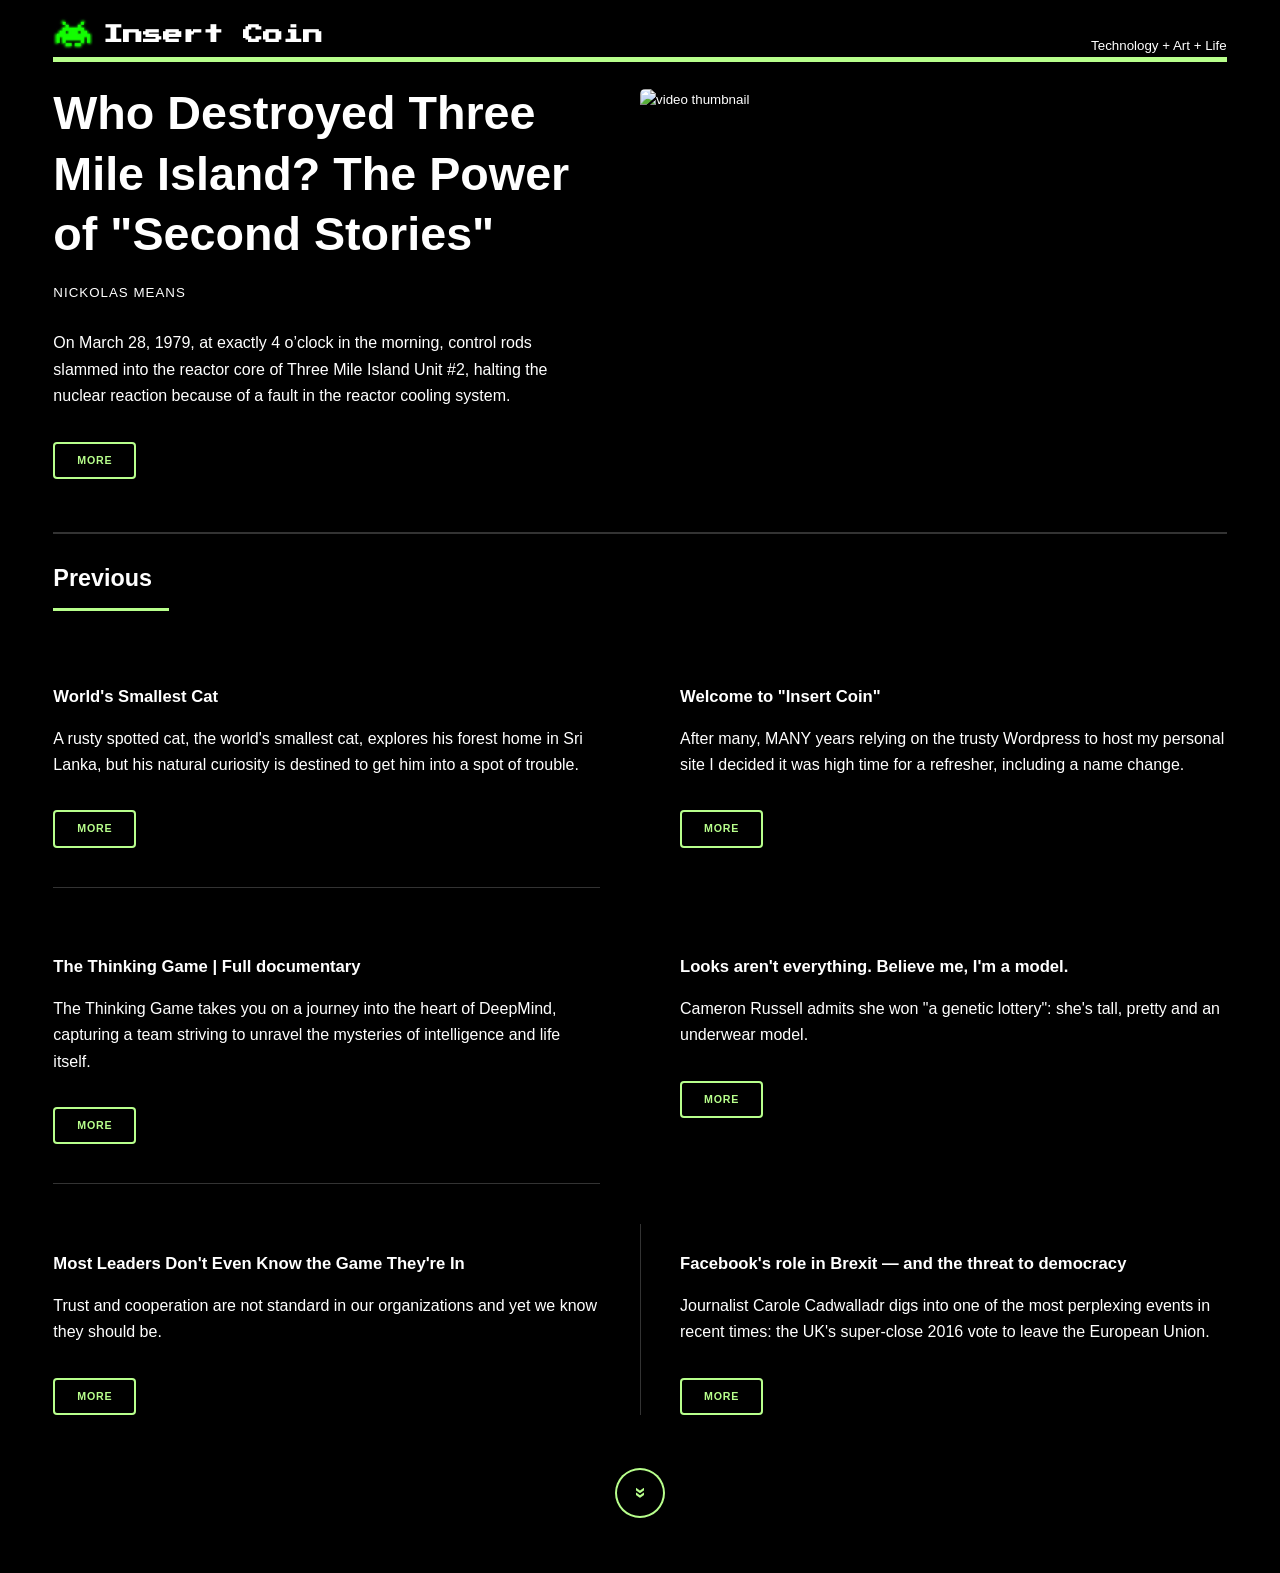
==== commit 185e3d05: "Adding new posts and updating existing content." ====
--- a/site/index.html
+++ b/site/index.html
@@ -5,7 +5,7 @@
 	<title>Insert Coin &#8211; Technology + Art + Life</title>
 	<meta charset="utf-8" />
 	<meta name="viewport" content="width=device-width, initial-scale=1, user-scalable=no" />
-	<link rel="stylesheet" href="assets/css/main.css" />
+	<link rel="stylesheet" href="assets/css/main.min.css" />
 	<link rel="apple-touch-icon" sizes="180x180" href="/apple-touch-icon.png">
 	<link rel="icon" type="image/png" sizes="32x32" href="/favicon-32x32.png">
 	<link rel="icon" type="image/png" sizes="16x16" href="/favicon-16x16.png">
@@ -33,16 +33,16 @@
 <section id="banner">
 	<div class="content">
 		<header>
-			<h1>Welcome to "Insert Coin"</h1>
-			<p>A Personal Blog</p>
+			<h1>Who Destroyed Three Mile Island? The Power of "Second Stories"</h1>
+			<p>Nickolas Means</p>
 		</header>
-		<p>After many, MANY years relying on the trusty Wordpress to host my personal site I decided it was high time for a refresher, including a name change.</p>
+		<p>On March 28, 1979, at exactly 4 o’clock in the morning, control rods slammed into the reactor core of Three Mile Island Unit #2, halting the nuclear reaction because of a fault in the reactor cooling system.</p>
 		<ul class="actions">
-			<li><a href="content/2026/renewed-site/" class="button big">More</a></li>
+			<li><a href="content/2026/who-destroyed-3-mile-island/" class="button big">More</a></li>
 		</ul>
 	</div>
 	<span class="image object">
-		<img alt="video thumbnail" src="content/2026/renewed-site/images/Google_AI_Studio_2025-12-28T23_28_41.825Z.png">
+		<img alt="video thumbnail" src="https://i.ytimg.com/vi/1xQeXOz0Ncs/hq720.jpg">
 	</span>
 </section>
 
@@ -52,6 +52,22 @@
 		<h2>Previous</h2>
 	</header>
 	<div class="posts">
+        <article>
+            <a href="content/2026/worlds-smallest-cat/" class="image"><img src="https://i.ytimg.com/vi/W86cTIoMv2U/hq720.jpg" alt="" /></a>
+            <h3>World's Smallest Cat</h3>
+            <p>A rusty spotted cat, the world's smallest cat, explores his forest home in Sri Lanka, but his natural curiosity is destined to get him into a spot of trouble.</p>
+            <ul class="actions">
+                <li><a href="content/2026/worlds-smallest-cat/" class="button">More</a></li>
+            </ul>
+        </article>
+        <article>
+            <a href="content/2026/renewed-site/" class="image"><img src="content/2026/renewed-site/images/Google_AI_Studio_2025-12-28T23_28_41.825Z.png" alt="" /></a>
+            <h3>Welcome to "Insert Coin"</h3>
+            <p>After many, MANY years relying on the trusty Wordpress to host my personal site I decided it was high time for a refresher, including a name change.</p>
+            <ul class="actions">
+                <li><a href="content/2026/renewed-site/" class="button">More</a></li>
+            </ul>
+        </article>
         <article>
             <a href="content/2025/the-thinking-game/" class="image"><img src="https://i.ytimg.com/vi/d95J8yzvjbQ/hq720.jpg" alt="" /></a>
             <h3>The Thinking Game | Full documentary</h3>
@@ -82,22 +98,6 @@
             <p>Journalist Carole Cadwalladr digs into one of the most perplexing events in recent times: the UK's super-close 2016 vote to leave the European Union.</p>
             <ul class="actions">
                 <li><a href="content/2019/facebooks-role-in-brexit-and-the-threat-to-democracy-carole-cadwalladr/" class="button">More</a></li>
-            </ul>
-        </article>
-        <article>
-            <a href="content/2018/the-next-leap-how-a-i-will-change-the-3d-industry-andrew-price/" class="image"><img src="https://i.ytimg.com/vi/FlgLxSLsYWQ/hq720.jpg" alt="" /></a>
-            <h3>The Next Leap: How A.I. will change the 3D industry</h3>
-            <p>Jobs from the future threatened by ... the future!</p>
-            <ul class="actions">
-                <li><a href="content/2018/the-next-leap-how-a-i-will-change-the-3d-industry-andrew-price/" class="button">More</a></li>
-            </ul>
-        </article>
-        <article>
-            <a href="content/2018/where-are-all-the-aliens/" class="image"><img src="https://i.ytimg.com/vi/qaIghx4QRN4/hq720.jpg" alt="" /></a>
-            <h3>Where are all the aliens?</h3>
-            <p>The universe is incredibly old, astoundingly vast and populated by trillions of planets -- so where are all the aliens?</p>
-            <ul class="actions">
-                <li><a href="content/2018/where-are-all-the-aliens/" class="button">More</a></li>
             </ul>
         </article>
 	</div>
@@ -178,11 +178,7 @@
 	<script src="assets/js/jquery.min.js"></script>
 	<script src="assets/js/browser.min.js"></script>
 	<script src="assets/js/breakpoints.min.js"></script>
-	<script src="assets/js/util.js"></script>
-	<script src="assets/js/main.js"></script>
-	<script src="assets/js/load-more.js"></script>
-	<script src="assets/js/search.js"></script>
-	<script src="assets/js/categories.js"></script>
+	<script src="assets/js/site.min.js"></script>
 
 </body>
 
--- a/site/assets/css/main.min.css
+++ b/site/assets/css/main.min.css
@@ -0,0 +1 @@
+@import url(fontawesome-all.min.css);@import url("https://fonts.googleapis.com/css?family=Open+Sans:400,600,400italic,600italic|Roboto+Slab:400,700");@import url('https://fonts.googleapis.com/css2?family=Press+Start+2P&display=swap');html,body,div,span,applet,object,iframe,h1,h2,h3,h4,h5,h6,p,blockquote,pre,a,abbr,acronym,address,big,cite,code,del,dfn,em,img,ins,kbd,q,s,samp,small,strike,strong,sub,sup,tt,var,b,u,i,center,dl,dt,dd,ol,ul,li,fieldset,form,label,legend,table,caption,tbody,tfoot,thead,tr,th,td,article,aside,canvas,details,embed,figure,figcaption,footer,header,hgroup,menu,nav,output,ruby,section,summary,time,mark,audio,video{margin:0;padding:0;border:0;font-size:100%;font:inherit;vertical-align:baseline}article,aside,details,figcaption,figure,footer,header,hgroup,menu,nav,section{display:block}img{max-width:100%;height:auto}iframe{max-width:100%}body{line-height:1}ol,ul{list-style:none}blockquote,q{quotes:none}blockquote:before,blockquote:after,q:before,q:after{content:'';content:none}table{border-collapse:collapse;border-spacing:0}body{-webkit-text-size-adjust:none}mark{background-color:transparent;color:inherit}input::-moz-focus-inner{border:0;padding:0}input,select,textarea{-moz-appearance:none;-webkit-appearance:none;-ms-appearance:none;appearance:none}@-ms-viewport{width:device-width}body{-ms-overflow-style:scrollbar}@media screen and (max-width:480px){html,body{min-width:320px}}html{box-sizing:border-box}*,*:before,*:after{box-sizing:inherit}body{background:#000}body.is-preload *,body.is-preload *:before,body.is-preload *:after,body.is-resizing *,body.is-resizing *:before,body.is-resizing *:after{-moz-animation:none!important;-webkit-animation:none!important;-ms-animation:none!important;animation:none!important;-moz-transition:none!important;-webkit-transition:none!important;-ms-transition:none!important;transition:none!important}body,input,select,textarea{color:#fff;font-family:"Calibri",sans-serif;font-size:13pt;font-weight:400;line-height:1.65}@media screen and (max-width:1680px){body,input,select,textarea{font-size:11pt}}@media screen and (max-width:1280px){body,input,select,textarea{font-size:10pt}}@media screen and (max-width:360px){body,input,select,textarea{font-size:9pt}}a{-moz-transition:color .2s ease-in-out,border-bottom-color .2s ease-in-out;-webkit-transition:color .2s ease-in-out,border-bottom-color .2s ease-in-out;-ms-transition:color .2s ease-in-out,border-bottom-color .2s ease-in-out;transition:color .2s ease-in-out,border-bottom-color .2s ease-in-out;border-bottom:dotted 1px;color:#B8FF8C;text-decoration:none}a:hover{border-bottom-color:#B8FF8C;color:#B8FF8C!important}a:hover strong{color:inherit}strong,b{color:#fff;font-weight:600}em,i{font-style:italic}p{font-size:1.2em;margin:0 0 2em 0}h1,h2,h3,h4,h5,h6{color:#fff;font-family:"Calibri",sans-serif;font-weight:700;line-height:1.5;margin:0 0 1em 0}h1 a,h2 a,h3 a,h4 a,h5 a,h6 a{color:inherit;text-decoration:none;border-bottom:0}h1{font-size:4em;margin:0 0 .5em 0;line-height:1.3}h2{font-size:1.75em}h3{font-size:1.25em}h4{font-size:1.1em}h5{font-size:.9em}h6{font-size:.7em}@media screen and (max-width:1680px){h1{font-size:3.5em}}@media screen and (max-width:980px){h1{font-size:3.25em}}@media screen and (max-width:736px){h1{font-size:2em;line-height:1.4}h2{font-size:1.5em}}sub{font-size:.8em;position:relative;top:.5em}sup{font-size:.8em;position:relative;top:-0.5em}blockquote{border-left:solid 3px rgba(255,255,255,0.2);font-style:italic;margin:0 0 2em 0;padding:.5em 0 .5em 2em}code{background:rgba(230,235,237,0.25);border-radius:.375em;border:solid 1px rgba(255,255,255,0.2);font-family:"Courier New",monospace;font-size:.9em;margin:0 .25em;padding:.25em .65em}pre{-webkit-overflow-scrolling:touch;font-family:"Courier New",monospace;font-size:.9em;margin:0 0 2em 0}pre code{display:block;line-height:1.75;padding:1em 1.5em;overflow-x:auto}hr{border:0;border-bottom:solid 1px rgba(255,255,255,0.2);margin:2em 0}hr.major{margin:3em 0}.align-left{text-align:left}.align-center{text-align:center}.align-right{text-align:right}.row{display:flex;flex-wrap:wrap;box-sizing:border-box;align-items:stretch}.row>*{box-sizing:border-box}.row.gtr-uniform>*>:last-child{margin-bottom:0}.row.aln-left{justify-content:flex-start}.row.aln-center{justify-content:center}.row.aln-right{justify-content:flex-end}.row.aln-top{align-items:flex-start}.row.aln-middle{align-items:center}.row.aln-bottom{align-items:flex-end}.row>.imp{order:-1}.row>.col-1{width:8.33333%}.row>.off-1{margin-left:8.33333%}.row>.col-2{width:16.66667%}.row>.off-2{margin-left:16.66667%}.row>.col-3{width:25%}.row>.off-3{margin-left:25%}.row>.col-4{width:33.33333%}.row>.off-4{margin-left:33.33333%}.row>.col-5{width:41.66667%}.row>.off-5{margin-left:41.66667%}.row>.col-6{width:50%}.row>.off-6{margin-left:50%}.row>.col-7{width:58.33333%}.row>.off-7{margin-left:58.33333%}.row>.col-8{width:66.66667%}.row>.off-8{margin-left:66.66667%}.row>.col-9{width:75%}.row>.off-9{margin-left:75%}.row>.col-10{width:83.33333%}.row>.off-10{margin-left:83.33333%}.row>.col-11{width:91.66667%}.row>.off-11{margin-left:91.66667%}.row>.col-12{width:100%}.row>.off-12{margin-left:100%}.row.gtr-0{margin-top:0;margin-left:0}.row.gtr-0>*{padding:0 0 0 0}.row.gtr-0.gtr-uniform{margin-top:0}.row.gtr-0.gtr-uniform>*{padding-top:0}.row.gtr-25{margin-top:0;margin-left:-0.375em}.row.gtr-25>*{padding:0 0 0 .375em}.row.gtr-25.gtr-uniform{margin-top:-0.375em}.row.gtr-25.gtr-uniform>*{padding-top:.375em}.row.gtr-50{margin-top:0;margin-left:-0.75em}.row.gtr-50>*{padding:0 0 0 .75em}.row.gtr-50.gtr-uniform{margin-top:-0.75em}.row.gtr-50.gtr-uniform>*{padding-top:.75em}.row{margin-top:0;margin-left:-1.5em}.row>*{padding:0 0 0 1.5em}.row.gtr-uniform{margin-top:-1.5em}.row.gtr-uniform>*{padding-top:1.5em}.row.gtr-150{margin-top:0;margin-left:-2.25em}.row.gtr-150>*{padding:0 0 0 2.25em}.row.gtr-150.gtr-uniform{margin-top:-2.25em}.row.gtr-150.gtr-uniform>*{padding-top:2.25em}.row.gtr-200{margin-top:0;margin-left:-3em}.row.gtr-200>*{padding:0 0 0 3em}.row.gtr-200.gtr-uniform{margin-top:-3em}.row.gtr-200.gtr-uniform>*{padding-top:3em}@media screen and (max-width:1680px){.row{display:flex;flex-wrap:wrap;box-sizing:border-box;align-items:stretch}.row>*{box-sizing:border-box}.row.gtr-uniform>*>:last-child{margin-bottom:0}.row.aln-left{justify-content:flex-start}.row.aln-center{justify-content:center}.row.aln-right{justify-content:flex-end}.row.aln-top{align-items:flex-start}.row.aln-middle{align-items:center}.row.aln-bottom{align-items:flex-end}.row>.imp-xlarge{order:-1}.row>.col-1-xlarge{width:8.33333%}.row>.off-1-xlarge{margin-left:8.33333%}.row>.col-2-xlarge{width:16.66667%}.row>.off-2-xlarge{margin-left:16.66667%}.row>.col-3-xlarge{width:25%}.row>.off-3-xlarge{margin-left:25%}.row>.col-4-xlarge{width:33.33333%}.row>.off-4-xlarge{margin-left:33.33333%}.row>.col-5-xlarge{width:41.66667%}.row>.off-5-xlarge{margin-left:41.66667%}.row>.col-6-xlarge{width:50%}.row>.off-6-xlarge{margin-left:50%}.row>.col-7-xlarge{width:58.33333%}.row>.off-7-xlarge{margin-left:58.33333%}.row>.col-8-xlarge{width:66.66667%}.row>.off-8-xlarge{margin-left:66.66667%}.row>.col-9-xlarge{width:75%}.row>.off-9-xlarge{margin-left:75%}.row>.col-10-xlarge{width:83.33333%}.row>.off-10-xlarge{margin-left:83.33333%}.row>.col-11-xlarge{width:91.66667%}.row>.off-11-xlarge{margin-left:91.66667%}.row>.col-12-xlarge{width:100%}.row>.off-12-xlarge{margin-left:100%}.row.gtr-0{margin-top:0;margin-left:0}.row.gtr-0>*{padding:0 0 0 0}.row.gtr-0.gtr-uniform{margin-top:0}.row.gtr-0.gtr-uniform>*{padding-top:0}.row.gtr-25{margin-top:0;margin-left:-0.375em}.row.gtr-25>*{padding:0 0 0 .375em}.row.gtr-25.gtr-uniform{margin-top:-0.375em}.row.gtr-25.gtr-uniform>*{padding-top:.375em}.row.gtr-50{margin-top:0;margin-left:-0.75em}.row.gtr-50>*{padding:0 0 0 .75em}.row.gtr-50.gtr-uniform{margin-top:-0.75em}.row.gtr-50.gtr-uniform>*{padding-top:.75em}.row{margin-top:0;margin-left:-1.5em}.row>*{padding:0 0 0 1.5em}.row.gtr-uniform{margin-top:-1.5em}.row.gtr-uniform>*{padding-top:1.5em}.row.gtr-150{margin-top:0;margin-left:-2.25em}.row.gtr-150>*{padding:0 0 0 2.25em}.row.gtr-150.gtr-uniform{margin-top:-2.25em}.row.gtr-150.gtr-uniform>*{padding-top:2.25em}.row.gtr-200{margin-top:0;margin-left:-3em}.row.gtr-200>*{padding:0 0 0 3em}.row.gtr-200.gtr-uniform{margin-top:-3em}.row.gtr-200.gtr-uniform>*{padding-top:3em}}@media screen and (max-width:1280px){.row{display:flex;flex-wrap:wrap;box-sizing:border-box;align-items:stretch}.row>*{box-sizing:border-box}.row.gtr-uniform>*>:last-child{margin-bottom:0}.row.aln-left{justify-content:flex-start}.row.aln-center{justify-content:center}.row.aln-right{justify-content:flex-end}.row.aln-top{align-items:flex-start}.row.aln-middle{align-items:center}.row.aln-bottom{align-items:flex-end}.row>.imp-large{order:-1}.row>.col-1-large{width:8.33333%}.row>.off-1-large{margin-left:8.33333%}.row>.col-2-large{width:16.66667%}.row>.off-2-large{margin-left:16.66667%}.row>.col-3-large{width:25%}.row>.off-3-large{margin-left:25%}.row>.col-4-large{width:33.33333%}.row>.off-4-large{margin-left:33.33333%}.row>.col-5-large{width:41.66667%}.row>.off-5-large{margin-left:41.66667%}.row>.col-6-large{width:50%}.row>.off-6-large{margin-left:50%}.row>.col-7-large{width:58.33333%}.row>.off-7-large{margin-left:58.33333%}.row>.col-8-large{width:66.66667%}.row>.off-8-large{margin-left:66.66667%}.row>.col-9-large{width:75%}.row>.off-9-large{margin-left:75%}.row>.col-10-large{width:83.33333%}.row>.off-10-large{margin-left:83.33333%}.row>.col-11-large{width:91.66667%}.row>.off-11-large{margin-left:91.66667%}.row>.col-12-large{width:100%}.row>.off-12-large{margin-left:100%}.row.gtr-0{margin-top:0;margin-left:0}.row.gtr-0>*{padding:0 0 0 0}.row.gtr-0.gtr-uniform{margin-top:0}.row.gtr-0.gtr-uniform>*{padding-top:0}.row.gtr-25{margin-top:0;margin-left:-0.375em}.row.gtr-25>*{padding:0 0 0 .375em}.row.gtr-25.gtr-uniform{margin-top:-0.375em}.row.gtr-25.gtr-uniform>*{padding-top:.375em}.row.gtr-50{margin-top:0;margin-left:-0.75em}.row.gtr-50>*{padding:0 0 0 .75em}.row.gtr-50.gtr-uniform{margin-top:-0.75em}.row.gtr-50.gtr-uniform>*{padding-top:.75em}.row{margin-top:0;margin-left:-1.5em}.row>*{padding:0 0 0 1.5em}.row.gtr-uniform{margin-top:-1.5em}.row.gtr-uniform>*{padding-top:1.5em}.row.gtr-150{margin-top:0;margin-left:-2.25em}.row.gtr-150>*{padding:0 0 0 2.25em}.row.gtr-150.gtr-uniform{margin-top:-2.25em}.row.gtr-150.gtr-uniform>*{padding-top:2.25em}.row.gtr-200{margin-top:0;margin-left:-3em}.row.gtr-200>*{padding:0 0 0 3em}.row.gtr-200.gtr-uniform{margin-top:-3em}.row.gtr-200.gtr-uniform>*{padding-top:3em}}@media screen and (max-width:980px){.row{display:flex;flex-wrap:wrap;box-sizing:border-box;align-items:stretch}.row>*{box-sizing:border-box}.row.gtr-uniform>*>:last-child{margin-bottom:0}.row.aln-left{justify-content:flex-start}.row.aln-center{justify-content:center}.row.aln-right{justify-content:flex-end}.row.aln-top{align-items:flex-start}.row.aln-middle{align-items:center}.row.aln-bottom{align-items:flex-end}.row>.imp-medium{order:-1}.row>.col-1-medium{width:8.33333%}.row>.off-1-medium{margin-left:8.33333%}.row>.col-2-medium{width:16.66667%}.row>.off-2-medium{margin-left:16.66667%}.row>.col-3-medium{width:25%}.row>.off-3-medium{margin-left:25%}.row>.col-4-medium{width:33.33333%}.row>.off-4-medium{margin-left:33.33333%}.row>.col-5-medium{width:41.66667%}.row>.off-5-medium{margin-left:41.66667%}.row>.col-6-medium{width:50%}.row>.off-6-medium{margin-left:50%}.row>.col-7-medium{width:58.33333%}.row>.off-7-medium{margin-left:58.33333%}.row>.col-8-medium{width:66.66667%}.row>.off-8-medium{margin-left:66.66667%}.row>.col-9-medium{width:75%}.row>.off-9-medium{margin-left:75%}.row>.col-10-medium{width:83.33333%}.row>.off-10-medium{margin-left:83.33333%}.row>.col-11-medium{width:91.66667%}.row>.off-11-medium{margin-left:91.66667%}.row>.col-12-medium{width:100%}.row>.off-12-medium{margin-left:100%}.row.gtr-0{margin-top:0;margin-left:0}.row.gtr-0>*{padding:0 0 0 0}.row.gtr-0.gtr-uniform{margin-top:0}.row.gtr-0.gtr-uniform>*{padding-top:0}.row.gtr-25{margin-top:0;margin-left:-0.375em}.row.gtr-25>*{padding:0 0 0 .375em}.row.gtr-25.gtr-uniform{margin-top:-0.375em}.row.gtr-25.gtr-uniform>*{padding-top:.375em}.row.gtr-50{margin-top:0;margin-left:-0.75em}.row.gtr-50>*{padding:0 0 0 .75em}.row.gtr-50.gtr-uniform{margin-top:-0.75em}.row.gtr-50.gtr-uniform>*{padding-top:.75em}.row{margin-top:0;margin-left:-1.5em}.row>*{padding:0 0 0 1.5em}.row.gtr-uniform{margin-top:-1.5em}.row.gtr-uniform>*{padding-top:1.5em}.row.gtr-150{margin-top:0;margin-left:-2.25em}.row.gtr-150>*{padding:0 0 0 2.25em}.row.gtr-150.gtr-uniform{margin-top:-2.25em}.row.gtr-150.gtr-uniform>*{padding-top:2.25em}.row.gtr-200{margin-top:0;margin-left:-3em}.row.gtr-200>*{padding:0 0 0 3em}.row.gtr-200.gtr-uniform{margin-top:-3em}.row.gtr-200.gtr-uniform>*{padding-top:3em}}@media screen and (max-width:736px){.row{display:flex;flex-wrap:wrap;box-sizing:border-box;align-items:stretch}.row>*{box-sizing:border-box}.row.gtr-uniform>*>:last-child{margin-bottom:0}.row.aln-left{justify-content:flex-start}.row.aln-center{justify-content:center}.row.aln-right{justify-content:flex-end}.row.aln-top{align-items:flex-start}.row.aln-middle{align-items:center}.row.aln-bottom{align-items:flex-end}.row>.imp-small{order:-1}.row>.col-1-small{width:8.33333%}.row>.off-1-small{margin-left:8.33333%}.row>.col-2-small{width:16.66667%}.row>.off-2-small{margin-left:16.66667%}.row>.col-3-small{width:25%}.row>.off-3-small{margin-left:25%}.row>.col-4-small{width:33.33333%}.row>.off-4-small{margin-left:33.33333%}.row>.col-5-small{width:41.66667%}.row>.off-5-small{margin-left:41.66667%}.row>.col-6-small{width:50%}.row>.off-6-small{margin-left:50%}.row>.col-7-small{width:58.33333%}.row>.off-7-small{margin-left:58.33333%}.row>.col-8-small{width:66.66667%}.row>.off-8-small{margin-left:66.66667%}.row>.col-9-small{width:75%}.row>.off-9-small{margin-left:75%}.row>.col-10-small{width:83.33333%}.row>.off-10-small{margin-left:83.33333%}.row>.col-11-small{width:91.66667%}.row>.off-11-small{margin-left:91.66667%}.row>.col-12-small{width:100%}.row>.off-12-small{margin-left:100%}.row.gtr-0{margin-top:0;margin-left:0}.row.gtr-0>*{padding:0 0 0 0}.row.gtr-0.gtr-uniform{margin-top:0}.row.gtr-0.gtr-uniform>*{padding-top:0}.row.gtr-25{margin-top:0;margin-left:-0.375em}.row.gtr-25>*{padding:0 0 0 .375em}.row.gtr-25.gtr-uniform{margin-top:-0.375em}.row.gtr-25.gtr-uniform>*{padding-top:.375em}.row.gtr-50{margin-top:0;margin-left:-0.75em}.row.gtr-50>*{padding:0 0 0 .75em}.row.gtr-50.gtr-uniform{margin-top:-0.75em}.row.gtr-50.gtr-uniform>*{padding-top:.75em}.row{margin-top:0;margin-left:-1.5em}.row>*{padding:0 0 0 1.5em}.row.gtr-uniform{margin-top:-1.5em}.row.gtr-uniform>*{padding-top:1.5em}.row.gtr-150{margin-top:0;margin-left:-2.25em}.row.gtr-150>*{padding:0 0 0 2.25em}.row.gtr-150.gtr-uniform{margin-top:-2.25em}.row.gtr-150.gtr-uniform>*{padding-top:2.25em}.row.gtr-200{margin-top:0;margin-left:-3em}.row.gtr-200>*{padding:0 0 0 3em}.row.gtr-200.gtr-uniform{margin-top:-3em}.row.gtr-200.gtr-uniform>*{padding-top:3em}}@media screen and (max-width:480px){.row{display:flex;flex-wrap:wrap;box-sizing:border-box;align-items:stretch}.row>*{box-sizing:border-box}.row.gtr-uniform>*>:last-child{margin-bottom:0}.row.aln-left{justify-content:flex-start}.row.aln-center{justify-content:center}.row.aln-right{justify-content:flex-end}.row.aln-top{align-items:flex-start}.row.aln-middle{align-items:center}.row.aln-bottom{align-items:flex-end}.row>.imp-xsmall{order:-1}.row>.col-1-xsmall{width:8.33333%}.row>.off-1-xsmall{margin-left:8.33333%}.row>.col-2-xsmall{width:16.66667%}.row>.off-2-xsmall{margin-left:16.66667%}.row>.col-3-xsmall{width:25%}.row>.off-3-xsmall{margin-left:25%}.row>.col-4-xsmall{width:33.33333%}.row>.off-4-xsmall{margin-left:33.33333%}.row>.col-5-xsmall{width:41.66667%}.row>.off-5-xsmall{margin-left:41.66667%}.row>.col-6-xsmall{width:50%}.row>.off-6-xsmall{margin-left:50%}.row>.col-7-xsmall{width:58.33333%}.row>.off-7-xsmall{margin-left:58.33333%}.row>.col-8-xsmall{width:66.66667%}.row>.off-8-xsmall{margin-left:66.66667%}.row>.col-9-xsmall{width:75%}.row>.off-9-xsmall{margin-left:75%}.row>.col-10-xsmall{width:83.33333%}.row>.off-10-xsmall{margin-left:83.33333%}.row>.col-11-xsmall{width:91.66667%}.row>.off-11-xsmall{margin-left:91.66667%}.row>.col-12-xsmall{width:100%}.row>.off-12-xsmall{margin-left:100%}.row.gtr-0{margin-top:0;margin-left:0}.row.gtr-0>*{padding:0 0 0 0}.row.gtr-0.gtr-uniform{margin-top:0}.row.gtr-0.gtr-uniform>*{padding-top:0}.row.gtr-25{margin-top:0;margin-left:-0.375em}.row.gtr-25>*{padding:0 0 0 .375em}.row.gtr-25.gtr-uniform{margin-top:-0.375em}.row.gtr-25.gtr-uniform>*{padding-top:.375em}.row.gtr-50{margin-top:0;margin-left:-0.75em}.row.gtr-50>*{padding:0 0 0 .75em}.row.gtr-50.gtr-uniform{margin-top:-0.75em}.row.gtr-50.gtr-uniform>*{padding-top:.75em}.row{margin-top:0;margin-left:-1.5em}.row>*{padding:0 0 0 1.5em}.row.gtr-uniform{margin-top:-1.5em}.row.gtr-uniform>*{padding-top:1.5em}.row.gtr-150{margin-top:0;margin-left:-2.25em}.row.gtr-150>*{padding:0 0 0 2.25em}.row.gtr-150.gtr-uniform{margin-top:-2.25em}.row.gtr-150.gtr-uniform>*{padding-top:2.25em}.row.gtr-200{margin-top:0;margin-left:-3em}.row.gtr-200>*{padding:0 0 0 3em}.row.gtr-200.gtr-uniform{margin-top:-3em}.row.gtr-200.gtr-uniform>*{padding-top:3em}}section.special,article.special{text-align:center}header p{font-family:"Calibri",sans-serif;font-size:1em;font-weight:400;letter-spacing:.075em;margin-top:-0.5em;text-transform:uppercase}header.major>:last-child{border-bottom:solid 3px #B8FF8C;display:inline-block;margin:0 0 2em 0;padding:0 .75em .5em 0}header.main>:last-child{margin:0 0 1em 0}form{margin:0 0 2em 0}label{color:#fff;display:block;font-size:.9em;font-weight:600;margin:0 0 1em 0}input[type="text"],input[type="password"],input[type="email"],input[type="tel"],input[type="search"],input[type="url"],select,textarea{-moz-appearance:none;-webkit-appearance:none;-ms-appearance:none;appearance:none;background:#1a1a1a;border-radius:.375em;border:none;border:solid 1px rgba(255,255,255,0.2);color:inherit;display:block;outline:0;padding:0 1em;text-decoration:none;width:100%}input[type="text"]:invalid,input[type="password"]:invalid,input[type="email"]:invalid,input[type="tel"]:invalid,input[type="search"]:invalid,input[type="url"]:invalid,select:invalid,textarea:invalid{box-shadow:none}input[type="text"]:focus,input[type="password"]:focus,input[type="email"]:focus,input[type="tel"]:focus,input[type="search"]:focus,input[type="url"]:focus,select:focus,textarea:focus{border-color:#B8FF8C;box-shadow:0 0 0 1px #B8FF8C}select{background-image:url("data:image/svg+xml;charset=utf8,%3Csvg xmlns='http://www.w3.org/2000/svg' width='40' height='40' preserveAspectRatio='none' viewBox='0 0 40 40'%3E%3Cpath d='M9.4,12.3l10.4,10.4l10.4-10.4c0.2-0.2,0.5-0.4,0.9-0.4c0.3,0,0.6,0.1,0.9,0.4l3.3,3.3c0.2,0.2,0.4,0.5,0.4,0.9 c0,0.4-0.1,0.6-0.4,0.9L20.7,31.9c-0.2,0.2-0.5,0.4-0.9,0.4c-0.3,0-0.6-0.1-0.9-0.4L4.3,17.3c-0.2-0.2-0.4-0.5-0.4-0.9 c0-0.4,0.1-0.6,0.4-0.9l3.3-3.3c0.2-0.2,0.5-0.4,0.9-0.4S9.1,12.1,9.4,12.3z' fill='rgba(255,255,255,0.2)' /%3E%3C/svg%3E");background-size:1.25em;background-repeat:no-repeat;background-position:calc(100% - 1em) center;height:2.75em;padding-right:2.75em;text-overflow:ellipsis}select option{color:#fff;background:#1a1a1a}select:focus::-ms-value{background-color:transparent}select::-ms-expand{display:none}input[type="text"],input[type="password"],input[type="email"],input[type="tel"],input[type="search"],input[type="url"],select{height:2.75em}textarea{padding:.75em 1em}input[type="checkbox"],input[type="radio"]{-moz-appearance:none;-webkit-appearance:none;-ms-appearance:none;appearance:none;display:block;float:left;margin-right:-2em;opacity:0;width:1em;z-index:-1}input[type="checkbox"]+label,input[type="radio"]+label{text-decoration:none;color:#fff;cursor:pointer;display:inline-block;font-size:1em;font-weight:400;padding-left:2.4em;padding-right:.75em;position:relative}input[type="checkbox"]+label:before,input[type="radio"]+label:before{-moz-osx-font-smoothing:grayscale;-webkit-font-smoothing:antialiased;display:inline-block;font-style:normal;font-variant:normal;text-rendering:auto;line-height:1;text-transform:none!important;font-family:'Font Awesome 5 Free';font-weight:900}input[type="checkbox"]+label:before,input[type="radio"]+label:before{background:#1a1a1a;border-radius:.375em;border:solid 1px rgba(255,255,255,0.2);content:'';display:inline-block;font-size:.8em;height:2.0625em;left:0;line-height:2.0625em;position:absolute;text-align:center;top:0;width:2.0625em}input[type="checkbox"]:checked+label:before,input[type="radio"]:checked+label:before{background:#fff;border-color:#fff;color:#000;content:'\f00c'}input[type="checkbox"]:focus+label:before,input[type="radio"]:focus+label:before{border-color:#B8FF8C;box-shadow:0 0 0 1px #B8FF8C}input[type="checkbox"]+label:before{border-radius:.375em}input[type="radio"]+label:before{border-radius:100%}::-webkit-input-placeholder{color:#bbb!important;opacity:1.0}:-moz-placeholder{color:#bbb!important;opacity:1.0}::-moz-placeholder{color:#bbb!important;opacity:1.0}:-ms-input-placeholder{color:#bbb!important;opacity:1.0}.box{border-radius:.375em;border:solid 1px rgba(255,255,255,0.2);margin-bottom:2em;padding:1.5em}.box>:last-child,.box>:last-child>:last-child,.box>:last-child>:last-child>:last-child{margin-bottom:0}.box.alt{border:0;border-radius:0;padding:0}.icon{text-decoration:none;border-bottom:none;position:relative}.icon:before{-moz-osx-font-smoothing:grayscale;-webkit-font-smoothing:antialiased;display:inline-block;font-style:normal;font-variant:normal;text-rendering:auto;line-height:1;text-transform:none!important;font-family:'Font Awesome 5 Free';font-weight:400}.icon>.label{display:none}.icon:before{line-height:inherit}.icon.solid:before{font-weight:900}.icon.brands:before{font-family:'Font Awesome 5 Brands'}.image{border-radius:.375em;border:0;display:inline-block;position:relative}.image img{border-radius:.375em;display:block}.image.left,.image.right{max-width:40%}.image.left img,.image.right img{width:100%}.image.left{float:left;padding:0 1.5em 1em 0;top:.25em}.image.right{float:right;padding:0 0 1em 1.5em;top:.25em}.image.fit{display:block;margin:0 0 2em 0;width:100%}.image.fit img{width:100%}.image.main{display:block;margin:0 0 3em 0;width:100%}.image.main img{width:100%}iframe.video{width:100%;aspect-ratio:16 / 9;height:auto;border-radius:.375em;margin:0 0 2em 0}a.image{overflow:hidden}a.image img{-moz-transition:-moz-transform .2s ease;-webkit-transition:-webkit-transform .2s ease;-ms-transition:-ms-transform .2s ease;transition:transform .2s ease}a.image:hover img{-moz-transform:scale(1.075);-webkit-transform:scale(1.075);-ms-transform:scale(1.075);transform:scale(1.075)}ol{list-style:decimal;margin:0 0 2em 0;padding-left:1.25em}ol li{padding-left:.25em}ul{list-style:disc;margin:0 0 2em 0;padding-left:1em}ul li{padding-left:.5em}ul.alt{list-style:none;padding-left:0}ul.alt li{border-top:solid 1px rgba(255,255,255,0.2);padding:.5em 0}ul.alt li:first-child{border-top:0;padding-top:0}dl{margin:0 0 2em 0}dl dt{display:block;font-weight:600;margin:0 0 1em 0}dl dd{margin-left:2em}ul.actions{display:-moz-flex;display:-webkit-flex;display:-ms-flex;display:flex;cursor:default;list-style:none;margin-left:-1em;padding-left:0}ul.actions li{padding:0 0 0 1em;vertical-align:middle}ul.actions.special{-moz-justify-content:center;-webkit-justify-content:center;-ms-justify-content:center;justify-content:center;width:100%;margin-left:0}ul.actions.special li:first-child{padding-left:0}ul.actions.stacked{-moz-flex-direction:column;-webkit-flex-direction:column;-ms-flex-direction:column;flex-direction:column;margin-left:0}ul.actions.stacked li{padding:1.3em 0 0 0}ul.actions.stacked li:first-child{padding-top:0}ul.actions.fit{width:calc(100%+1em)}ul.actions.fit li{-moz-flex-grow:1;-webkit-flex-grow:1;-ms-flex-grow:1;flex-grow:1;-moz-flex-shrink:1;-webkit-flex-shrink:1;-ms-flex-shrink:1;flex-shrink:1;width:100%}ul.actions.fit li>*{width:100%}ul.actions.fit.stacked{width:100%}ul.icons{cursor:default;list-style:none;padding-left:0}ul.icons li{display:inline-block;padding:0 1em 0 0}ul.icons li:last-child{padding-right:0}ul.icons li .icon{color:inherit}ul.icons li .icon:before{font-size:1.25em}ul.contact{list-style:none;padding:0}ul.contact li{text-decoration:none;border-top:solid 1px rgba(255,255,255,0.2);margin:1.5em 0 0 0;padding:1.5em 0 0 3em;position:relative}ul.contact li:before{-moz-osx-font-smoothing:grayscale;-webkit-font-smoothing:antialiased;display:inline-block;font-style:normal;font-variant:normal;text-rendering:auto;line-height:1;text-transform:none!important;font-family:'Font Awesome 5 Free';font-weight:400}ul.contact li:before{color:#B8FF8C;display:inline-block;font-size:1.5em;height:1.125em;left:0;line-height:1.125em;position:absolute;text-align:center;top:1em;width:1.5em}ul.contact li:first-child{border-top:0;margin-top:0;padding-top:0}ul.contact li:first-child:before{top:0}ul.contact li a{color:inherit}ul.pagination{cursor:default;list-style:none;padding-left:0}ul.pagination li{display:inline-block;padding-left:0;vertical-align:middle}ul.pagination li>.page{-moz-transition:background-color .2s ease-in-out,color .2s ease-in-out;-webkit-transition:background-color .2s ease-in-out,color .2s ease-in-out;-ms-transition:background-color .2s ease-in-out,color .2s ease-in-out;transition:background-color .2s ease-in-out,color .2s ease-in-out;border-bottom:0;border-radius:.375em;display:inline-block;font-size:.8em;font-weight:600;height:2em;line-height:2em;margin:0 .125em;min-width:2em;padding:0 .5em;text-align:center}ul.pagination li>.page.active{background-color:#B8FF8C;color:#fff!important}ul.pagination li>.page.active:hover{background-color:#f67878}ul.pagination li>.page.active:active{background-color:#f45c5c}ul.pagination li:first-child{padding-right:.75em}ul.pagination li:last-child{padding-left:.75em}@media screen and (max-width:480px){ul.pagination li:nth-child(n+2):nth-last-child(n+2){display:none}ul.pagination li:first-child{padding-right:0}}.table-wrapper{-webkit-overflow-scrolling:touch;overflow-x:auto}table{margin:0 0 2em 0;width:100%}table tbody tr{border:solid 1px rgba(255,255,255,0.2);border-left:0;border-right:0}table tbody tr:nth-child(2n+1){background-color:rgba(230,235,237,0.25)}table td{padding:.75em .75em}table th{color:#3d4449;font-size:.9em;font-weight:600;padding:0 .75em .75em .75em;text-align:left}table thead{border-bottom:solid 2px rgba(255,255,255,0.2)}table tfoot{border-top:solid 2px rgba(255,255,255,0.2)}table.alt{border-collapse:separate}table.alt tbody tr td{border:solid 1px rgba(255,255,255,0.2);border-left-width:0;border-top-width:0}table.alt tbody tr td:first-child{border-left-width:1px}table.alt tbody tr:first-child td{border-top-width:1px}table.alt thead{border-bottom:0}table.alt tfoot{border-top:0}input[type="submit"],input[type="reset"],input[type="button"],button,.button{-moz-appearance:none;-webkit-appearance:none;-ms-appearance:none;appearance:none;-moz-transition:background-color .2s ease-in-out,color .2s ease-in-out;-webkit-transition:background-color .2s ease-in-out,color .2s ease-in-out;-ms-transition:background-color .2s ease-in-out,color .2s ease-in-out;transition:background-color .2s ease-in-out,color .2s ease-in-out;background-color:transparent;border-radius:.375em;border:0;box-shadow:inset 0 0 0 2px #B8FF8C;color:#B8FF8C!important;cursor:pointer;display:inline-block;font-family:"Calibri",sans-serif;font-size:.8em;font-weight:700;height:3.5em;letter-spacing:.075em;line-height:3.5em;padding:0 2.25em;text-align:center;text-decoration:none;text-transform:uppercase;white-space:nowrap}input[type="submit"]:hover,input[type="reset"]:hover,input[type="button"]:hover,button:hover,.button:hover{background-color:rgba(97,45,100,0.1)}input[type="submit"]:active,input[type="reset"]:active,input[type="button"]:active,button:active,.button:active{background-color:rgba(97,45,100,0.2)}input[type="submit"].icon:before,input[type="reset"].icon:before,input[type="button"].icon:before,button.icon:before,.button.icon:before{margin-right:.5em}input[type="submit"].fit,input[type="reset"].fit,input[type="button"].fit,button.fit,.button.fit{width:100%}input[type="submit"].small,input[type="reset"].small,input[type="button"].small,button.small,.button.small{font-size:.6em}input[type="submit"].large,input[type="reset"].large,input[type="button"].large,button.large,.button.large{font-size:1em;height:3.65em;line-height:3.65em}input[type="submit"].primary,input[type="reset"].primary,input[type="button"].primary,button.primary,.button.primary{background-color:#B8FF8C;box-shadow:none;color:#fff!important}input[type="submit"].primary:hover,input[type="reset"].primary:hover,input[type="button"].primary:hover,button.primary:hover,.button.primary:hover{background-color:#B8FF8C}input[type="submit"].primary:active,input[type="reset"].primary:active,input[type="button"].primary:active,button.primary:active,.button.primary:active{background-color:#B8FF8C}input[type="submit"].disabled,input[type="submit"]:disabled,input[type="reset"].disabled,input[type="reset"]:disabled,input[type="button"].disabled,input[type="button"]:disabled,button.disabled,button:disabled,.button.disabled,.button:disabled{pointer-events:none;opacity:.25}.mini-posts article{border-top:solid 1px rgba(255,255,255,0.2);margin-top:2em;padding-top:2em}.mini-posts article .image{display:block;margin:0 0 1.5em 0}.mini-posts article .image img{display:block;width:100%}.mini-posts article:first-child{border-top:0;margin-top:0;padding-top:0}.features{display:-moz-flex;display:-webkit-flex;display:-ms-flex;display:flex;-moz-flex-wrap:wrap;-webkit-flex-wrap:wrap;-ms-flex-wrap:wrap;flex-wrap:wrap;margin:0 0 2em -3em;width:calc(100%+3em)}.features article{-moz-align-items:center;-webkit-align-items:center;-ms-align-items:center;align-items:center;display:-moz-flex;display:-webkit-flex;display:-ms-flex;display:flex;margin:0 0 3em 3em;position:relative;width:calc(50% - 3em)}.features article:nth-child(2n - 1){margin-right:1.5em}.features article:nth-child(2n){margin-left:1.5em}.features article:nth-last-child(1),.features article:nth-last-child(2){margin-bottom:0}.features article .icon{-moz-flex-grow:0;-webkit-flex-grow:0;-ms-flex-grow:0;flex-grow:0;-moz-flex-shrink:0;-webkit-flex-shrink:0;-ms-flex-shrink:0;flex-shrink:0;display:block;height:10em;line-height:10em;margin:0 2em 0 0;text-align:center;width:10em}.features article .icon:before{color:#B8FF8C;font-size:2.75rem;position:relative;top:.05em}.features article .icon:after{-moz-transform:rotate(45deg);-webkit-transform:rotate(45deg);-ms-transform:rotate(45deg);transform:rotate(45deg);border-radius:.25rem;border:solid 2px rgba(255,255,255,0.2);content:'';display:block;height:7em;left:50%;margin:-3.5em 0 0 -3.5em;position:absolute;top:50%;width:7em}.features article .content{-moz-flex-grow:1;-webkit-flex-grow:1;-ms-flex-grow:1;flex-grow:1;-moz-flex-shrink:1;-webkit-flex-shrink:1;-ms-flex-shrink:1;flex-shrink:1;width:100%}.features article .content>:last-child{margin-bottom:0}@media screen and (max-width:980px){.features{margin:0 0 2em 0;width:100%}.features article{margin:0 0 3em 0;width:100%}.features article:nth-child(2n - 1){margin-right:0}.features article:nth-child(2n){margin-left:0}.features article:nth-last-child(1),.features article:nth-last-child(2){margin-bottom:3em}.features article:last-child{margin-bottom:0}.features article .icon{height:8em;line-height:8em;width:8em}.features article .icon:before{font-size:2.25rem}.features article .icon:after{height:6em;margin:-3em 0 0 -3em;width:6em}}@media screen and (max-width:480px){.features article{-moz-flex-direction:column;-webkit-flex-direction:column;-ms-flex-direction:column;flex-direction:column;-moz-align-items:-moz-flex-start;-webkit-align-items:-webkit-flex-start;-ms-align-items:-ms-flex-start;align-items:flex-start}.features article .icon{height:6em;line-height:6em;margin:0 0 1.5em 0;width:6em}.features article .icon:before{font-size:1.5rem}.features article .icon:after{height:4em;margin:-2em 0 0 -2em;width:4em}}@media screen and (max-width:480px){.features article .icon:before{font-size:1.25rem}}.posts{display:-moz-flex;display:-webkit-flex;display:-ms-flex;display:flex;-moz-flex-wrap:wrap;-webkit-flex-wrap:wrap;-ms-flex-wrap:wrap;flex-wrap:wrap;margin:0 0 2em -6em;width:calc(100%+6em)}.posts article{-moz-flex-grow:0;-webkit-flex-grow:0;-ms-flex-grow:0;flex-grow:0;-moz-flex-shrink:1;-webkit-flex-shrink:1;-ms-flex-shrink:1;flex-shrink:1;margin:0 0 6em 6em;position:relative;width:calc(33.33333% - 6em)}.posts article:before{background:rgba(255,255,255,0.2);content:'';display:block;height:calc(100%+6em);left:-3em;position:absolute;top:0;width:1px}.posts article:after{background:rgba(255,255,255,0.2);bottom:-3em;content:'';display:block;height:1px;position:absolute;right:0;width:calc(100%+6em)}.posts article>:last-child{margin-bottom:0}.posts article .image{display:block;margin:0 0 2em 0}.posts article .image img{display:block;width:100%}@media screen and (min-width:1681px){.posts article:nth-child(3n+1):before{display:none}.posts article:nth-child(3n+1):after{width:100%}.posts article:nth-last-child(1),.posts article:nth-last-child(2),.posts article:nth-last-child(3){margin-bottom:0}.posts article:nth-last-child(1):before,.posts article:nth-last-child(2):before,.posts article:nth-last-child(3):before{height:100%}.posts article:nth-last-child(1):after,.posts article:nth-last-child(2):after,.posts article:nth-last-child(3):after{display:none}}@media screen and (max-width:1680px){.posts article{width:calc(50% - 6em)}.posts article:nth-last-child(3){margin-bottom:6em}}@media screen and (min-width:481px) and (max-width:1680px){.posts article:nth-child(2n+1):before{display:none}.posts article:nth-child(2n+1):after{width:100%}.posts article:nth-last-child(1),.posts article:nth-last-child(2){margin-bottom:0}.posts article:nth-last-child(1):before,.posts article:nth-last-child(2):before{height:100%}.posts article:nth-last-child(1):after,.posts article:nth-last-child(2):after{display:none}}@media screen and (max-width:736px){.posts{margin:0 0 2em -4.5em;width:calc(100%+4.5em)}.posts article{margin:0 0 4.5em 4.5em;width:calc(50% - 4.5em)}.posts article:before{height:calc(100%+4.5em);left:-2.25em}.posts article:after{bottom:-2.25em;width:calc(100%+4.5em)}.posts article:nth-last-child(3){margin-bottom:4.5em}}@media screen and (max-width:480px){.posts{margin:0 0 2em 0;width:100%}.posts article{margin:0 0 4.5em 0;width:100%}.posts article:before{display:none}.posts article:after{width:100%}.posts article:last-child{margin-bottom:0}.posts article:last-child:after{display:none}}#wrapper{display:-moz-flex;display:-webkit-flex;display:-ms-flex;display:flex;-moz-flex-direction:row-reverse;-webkit-flex-direction:row-reverse;-ms-flex-direction:row-reverse;flex-direction:row-reverse;min-height:100vh}#main{-moz-flex-grow:1;-webkit-flex-grow:1;-ms-flex-grow:1;flex-grow:1;-moz-flex-shrink:1;-webkit-flex-shrink:1;-ms-flex-shrink:1;flex-shrink:1;width:100%}#main>.inner{padding:0 6em .1em 6em;margin:0 auto;max-width:110em}#main>.inner>section{padding:2em 0 4em 0;border-top:solid 2px rgba(255,255,255,0.2)}#main>.inner>section:first-of-type{border-top:0!important;padding-top:2em}@media screen and (max-width:1680px){#main>.inner{padding:0 5em .1em 5em}#main>.inner>section{padding:5em 0 3em 0}}@media screen and (max-width:1280px){#main>.inner{padding:0 4em .1em 4em}#main>.inner>section{padding:2em 0 2em 0}}@media screen and (max-width:736px){#main>.inner{padding:0 2em .1em 2em}#main>.inner>section{padding:3em 0 1em 0}}#search form{text-decoration:none;position:relative}#search form:before{-moz-osx-font-smoothing:grayscale;-webkit-font-smoothing:antialiased;display:inline-block;font-style:normal;font-variant:normal;text-rendering:auto;line-height:1;text-transform:none!important;font-family:'Font Awesome 5 Free';font-weight:900}#search form:before{-moz-transform:scaleX(-1);-webkit-transform:scaleX(-1);-ms-transform:scaleX(-1);transform:scaleX(-1);color:#fff;content:'\f002';cursor:default;display:block;font-size:1.5em;height:2em;line-height:2em;opacity:.325;position:absolute;right:0;text-align:center;top:0;width:2em}#search form input[type="text"]{padding-right:2.75em}#sidebar{-moz-flex-grow:0;-webkit-flex-grow:0;-ms-flex-grow:0;flex-grow:0;-moz-flex-shrink:0;-webkit-flex-shrink:0;-ms-flex-shrink:0;flex-shrink:0;-moz-transition:margin-left .5s ease,box-shadow .5s ease;-webkit-transition:margin-left .5s ease,box-shadow .5s ease;-ms-transition:margin-left .5s ease,box-shadow .5s ease;transition:margin-left .5s ease,box-shadow .5s ease;background-color:#000;font-size:.9em;position:relative;width:26em}#sidebar h2{font-size:1.38889em}#sidebar>.inner{padding:2.22222em 2.22222em 2.44444em 2.22222em;position:relative;width:26em}#sidebar>.inner>*{border-bottom:solid 2px rgba(255,255,255,0.2);margin:0 0 3.5em 0;padding:0 0 3.5em 0}#sidebar>.inner>*>:last-child{margin-bottom:0}#sidebar>.inner>*:last-child{border-bottom:0;margin-bottom:0;padding-bottom:0}#sidebar>.inner>.alt{background-color:#1a1a1a;border-bottom:0;margin:-2.22222em 0 4.44444em -2.22222em;padding:2.22222em;width:calc(100%+4.44444em)}#sidebar .toggle{text-decoration:none;-moz-transition:left .5s ease;-webkit-transition:left .5s ease;-ms-transition:left .5s ease;transition:left .5s ease;-webkit-tap-highlight-color:rgba(255,255,255,0);border:0;display:block;height:7.5em;left:26em;line-height:7.5em;outline:0;overflow:hidden;position:absolute;text-align:center;text-indent:-15em;white-space:nowrap;top:0;width:6em;z-index:10000}#sidebar .toggle:before{-moz-osx-font-smoothing:grayscale;-webkit-font-smoothing:antialiased;display:inline-block;font-style:normal;font-variant:normal;text-rendering:auto;line-height:1;text-transform:none!important;font-family:'Font Awesome 5 Free';font-weight:900}#sidebar .toggle:before{content:'\f0c9';font-size:2rem;height:inherit;left:0;line-height:inherit;position:absolute;text-indent:0;top:0;width:inherit}#sidebar.inactive{margin-left:-26em}@media screen and (max-width:1680px){#sidebar{width:24em}#sidebar>.inner{padding:1.66667em 1.66667em 1.33333em 1.66667em;width:24em}#sidebar>.inner>.alt{margin:-1.66667em 0 3.33333em -1.66667em;padding:1.66667em;width:calc(100%+3.33333em)}#sidebar .toggle{height:6.25em;left:24em;line-height:6.25em;text-indent:5em;width:5em}#sidebar .toggle:before{font-size:1.5rem}#sidebar.inactive{margin-left:-24em}}@media screen and (max-width:1280px){#sidebar{box-shadow:0 0 5em 0 rgba(0,0,0,0.175);height:100%;left:0;position:fixed;top:0;z-index:10000}#sidebar.inactive{box-shadow:none}#sidebar>.inner{-webkit-overflow-scrolling:touch;height:100%;left:0;overflow-x:hidden;overflow-y:auto;position:absolute;top:0}#sidebar>.inner:after{content:'';display:block;height:4em;width:100%}#sidebar .toggle{text-indent:6em;width:6em}#sidebar .toggle:before{font-size:1.5rem;margin-left:-0.4375em}body.is-preload #sidebar{display:none}}@media screen and (max-width:736px){#sidebar .toggle{text-indent:7.25em;width:7.25em}#sidebar .toggle:before{color:#fff;margin-left:-0.0625em;margin-top:-0.25em;font-size:1.1rem;z-index:1}#sidebar .toggle:after{background:rgba(255,255,255,0.1);border-radius:.375em;content:'';height:3.5em;left:1em;position:absolute;top:1em;width:5em}}#header{display:-moz-flex;display:-webkit-flex;display:-ms-flex;display:flex;border-bottom:solid 5px #B8FF8C;padding:2em 0 0 0;position:relative}#header>*{-moz-flex:1;-webkit-flex:1;-ms-flex:1;flex:1;margin-bottom:0}#header .logo{border-bottom:0;color:inherit;font-family:'Press Start 2P',cursive;font-size:1.5em;display:flex;align-items:center}#header .logo img{height:2em;width:auto;margin-right:.5em}#header .icons{text-align:right}@media screen and (max-width:1680px){#header{padding-top:1em}}@media screen and (max-width:736px){#header{padding-top:6.5em}#header .logo{font-size:1em;margin:0}#header .icons{height:5em;line-height:5em;position:absolute;right:-0.5em;top:0}}#banner{padding:2em 0 4em 0;display:-moz-flex;display:-webkit-flex;display:-ms-flex;display:flex}#banner h1{margin-top:-0.125em}#banner .content{-moz-flex-grow:1;-webkit-flex-grow:1;-ms-flex-grow:1;flex-grow:1;-moz-flex-shrink:1;-webkit-flex-shrink:1;-ms-flex-shrink:1;flex-shrink:1;width:50%}#banner .image{-moz-flex-grow:0;-webkit-flex-grow:0;-ms-flex-grow:0;flex-grow:0;-moz-flex-shrink:0;-webkit-flex-shrink:0;-ms-flex-shrink:0;flex-shrink:0;display:block;margin:0 0 2em 4em;width:50%}#banner .image img{height:auto;width:100%}@media screen and (orientation:portrait){#banner{-moz-flex-direction:column-reverse;-webkit-flex-direction:column-reverse;-ms-flex-direction:column-reverse;flex-direction:column-reverse}#banner h1 br{display:none}#banner .content{-moz-flex-grow:0;-webkit-flex-grow:0;-ms-flex-grow:0;flex-grow:0;-moz-flex-shrink:0;-webkit-flex-shrink:0;-ms-flex-shrink:0;flex-shrink:0;width:100%}#banner .image{-moz-flex-grow:0;-webkit-flex-grow:0;-ms-flex-grow:0;flex-grow:0;-moz-flex-shrink:0;-webkit-flex-shrink:0;-ms-flex-shrink:0;flex-shrink:0;margin:0 0 4em 0;height:auto;width:100%}}@media screen and (orientation:portrait) and (max-width:480px){#banner .image{height:auto}}#footer .copyright{color:#ccc;font-size:.9em}#footer .copyright a{color:inherit}#menu ul{-moz-user-select:none;-webkit-user-select:none;-ms-user-select:none;user-select:none;color:#fff;font-family:"Calibri",sans-serif;font-weight:400;letter-spacing:.075em;list-style:none;margin-bottom:0;padding:0;text-transform:uppercase}#menu ul a,#menu ul span{border-bottom:0;color:inherit;cursor:pointer;display:block;font-size:.9em;padding:.625em 0}#menu ul a:hover,#menu ul span:hover{color:#B8FF8C}#menu ul a.selected-category:before{content:'\f00c';-moz-osx-font-smoothing:grayscale;-webkit-font-smoothing:antialiased;display:inline-block;font-style:normal;font-variant:normal;text-rendering:auto;line-height:1;text-transform:none!important;font-family:'Font Awesome 5 Free';font-weight:900;margin-right:.5em;color:#B8FF8C}#menu ul a.opener,#menu ul span.opener{-moz-transition:color .2s ease-in-out;-webkit-transition:color .2s ease-in-out;-ms-transition:color .2s ease-in-out;transition:color .2s ease-in-out;text-decoration:none;-webkit-tap-highlight-color:rgba(255,255,255,0);position:relative}#menu ul a.opener:before,#menu ul span.opener:before{-moz-osx-font-smoothing:grayscale;-webkit-font-smoothing:antialiased;display:inline-block;font-style:normal;font-variant:normal;text-rendering:auto;line-height:1;text-transform:none!important;font-family:'Font Awesome 5 Free';font-weight:900}#menu ul a.opener:before,#menu ul span.opener:before{-moz-transition:color .2s ease-in-out,-moz-transform .2s ease-in-out;-webkit-transition:color .2s ease-in-out,-webkit-transform .2s ease-in-out;-ms-transition:color .2s ease-in-out,-ms-transform .2s ease-in-out;transition:color .2s ease-in-out,transform .2s ease-in-out;color:#9fa3a6;content:'\f078';position:absolute;right:0}#menu ul a.opener:hover:before,#menu ul span.opener:hover:before{color:#B8FF8C}#menu ul a.opener.active+ul,#menu ul span.opener.active+ul{display:block}#menu ul a.opener.active:before,#menu ul span.opener.active:before{-moz-transform:rotate(-180deg);-webkit-transform:rotate(-180deg);-ms-transform:rotate(-180deg);transform:rotate(-180deg)}#menu>ul>li{border-top:solid 1px rgba(255,255,255,0.2);margin:.5em 0 0 0;padding:.5em 0 0 0}#menu>ul>li>ul{color:#9fa3a6;display:none;margin:.5em 0 1.5em 0;padding-left:1em}#menu>ul>li>ul a,#menu>ul>li>ul span{font-size:.8em}#menu>ul>li>ul>li{margin:.125em 0 0 0;padding:.125em 0 0 0}#menu>ul>li:first-child{border-top:0;margin-top:0;padding-top:0}.pagination{font-size:.70em;color:#666}.load-more-container{text-align:center;margin:4em 0 2em 0;width:100%}.button.load-more{border-radius:50%!important;width:3em!important;height:3em!important;line-height:3em;padding:0!important;font-size:1.25em;display:inline-flex;align-items:center;justify-content:center;min-width:0!important}.button.load-more span{display:flex;align-items:center;justify-content:center;transform:rotate(90deg);transform-origin:center;line-height:normal;font-size:1.25em;width:1em;height:1em;margin-left:.15em}
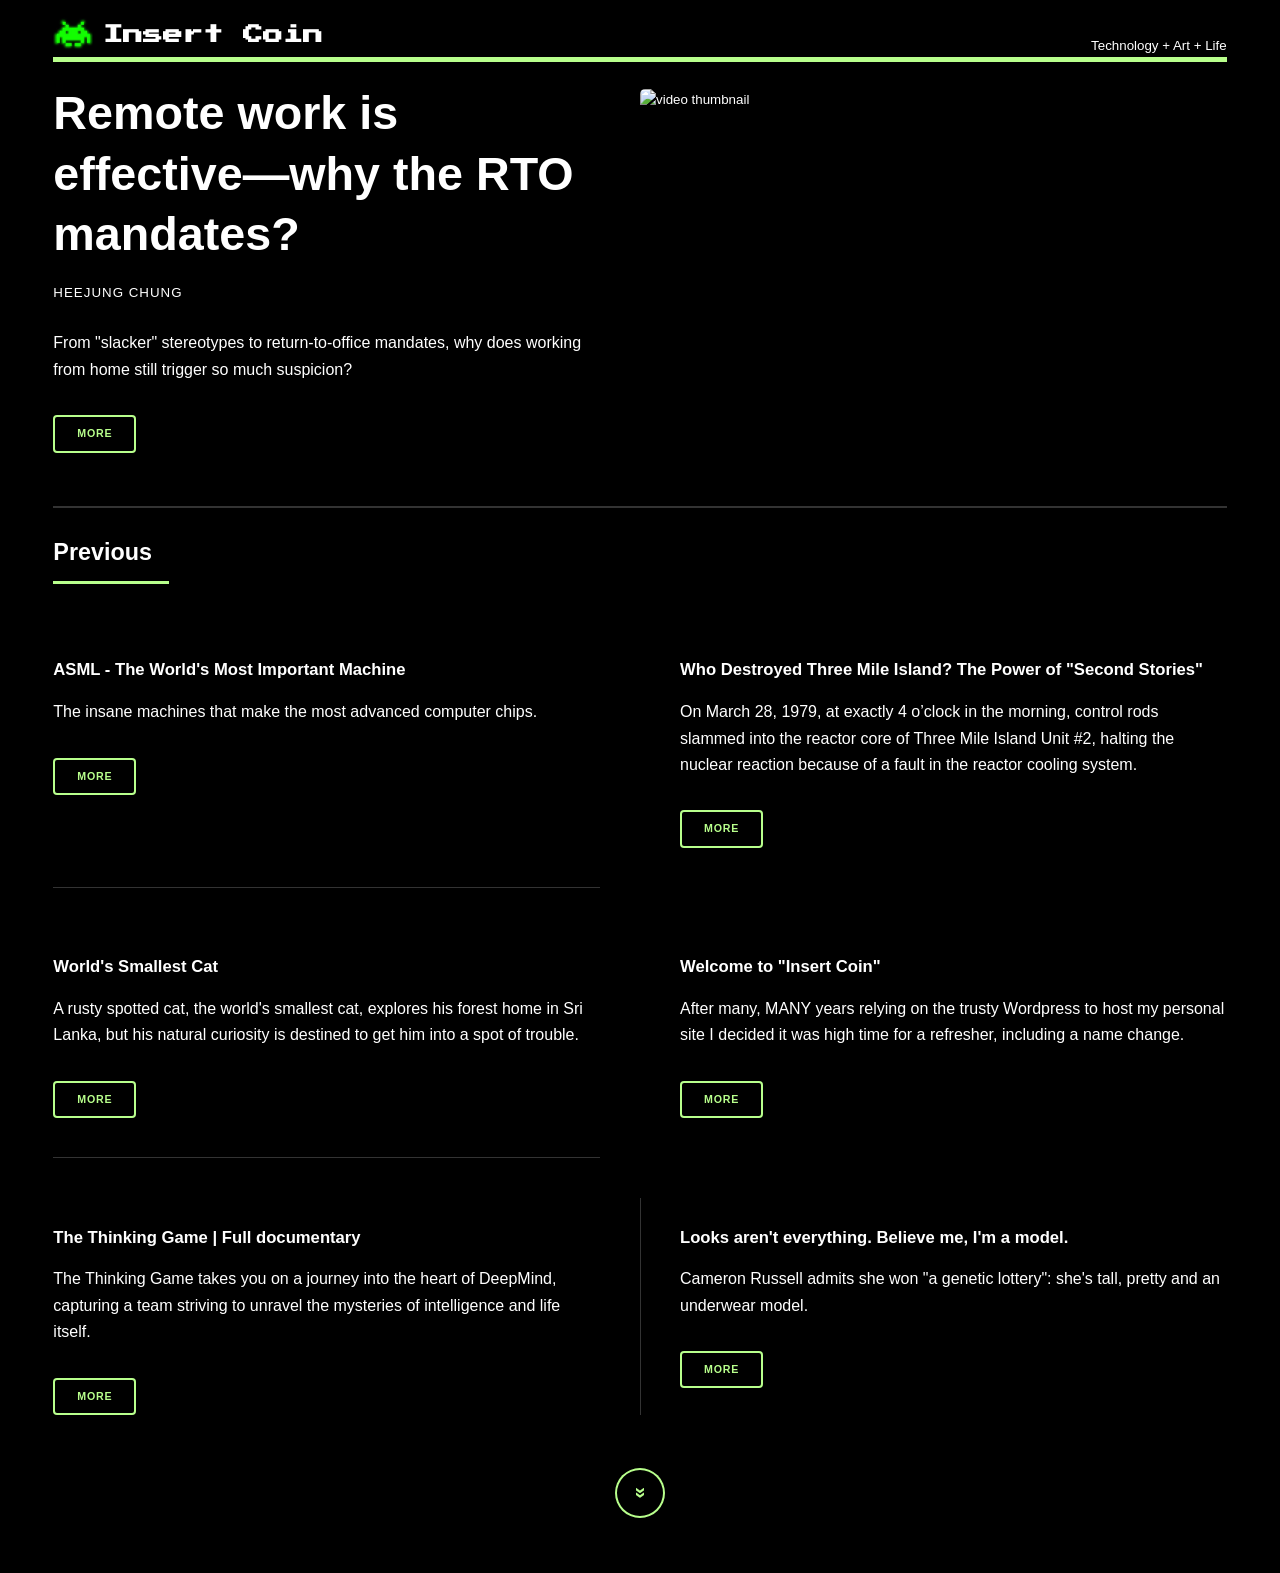
==== commit 2df6778f: "add new posts" ====
--- a/site/index.html
+++ b/site/index.html
@@ -33,12 +33,12 @@
 <section id="banner">
 	<div class="content">
 		<header>
-			<h1>Who Destroyed Three Mile Island? The Power of "Second Stories"</h1>
-			<p>Nickolas Means</p>
+			<h1>Remote work is effective—why the RTO mandates?</h1>
+			<p>Heejung Chung</p>
 		</header>
-		<p>On March 28, 1979, at exactly 4 o’clock in the morning, control rods slammed into the reactor core of Three Mile Island Unit #2, halting the nuclear reaction because of a fault in the reactor cooling system.</p>
+		<p>From "slacker" stereotypes to return-to-office mandates, why does working from home still trigger so much suspicion?</p>
 		<ul class="actions">
-			<li><a href="content/2026/who-destroyed-3-mile-island/" class="button big">More</a></li>
+			<li><a href="content/2026/remote-work-is-effective/" class="button big">More</a></li>
 		</ul>
 	</div>
 	<span class="image object">
@@ -52,6 +52,22 @@
 		<h2>Previous</h2>
 	</header>
 	<div class="posts">
+        <article>
+            <a href="content/2026/worlds-most-important-machine/" class="image"><img src="https://i.ytimg.com/vi/MiUHjLxm3V0/hq720.jpg" alt="" /></a>
+            <h3>ASML - The World's Most Important Machine</h3>
+            <p>The insane machines that make the most advanced computer chips.</p>
+            <ul class="actions">
+                <li><a href="content/2026/worlds-most-important-machine/" class="button">More</a></li>
+            </ul>
+        </article>
+        <article>
+            <a href="content/2026/who-destroyed-3-mile-island/" class="image"><img src="https://i.ytimg.com/vi/1xQeXOz0Ncs/hq720.jpg" alt="" /></a>
+            <h3>Who Destroyed Three Mile Island? The Power of "Second Stories"</h3>
+            <p>On March 28, 1979, at exactly 4 o’clock in the morning, control rods slammed into the reactor core of Three Mile Island Unit #2, halting the nuclear reaction because of a fault in the reactor cooling system.</p>
+            <ul class="actions">
+                <li><a href="content/2026/who-destroyed-3-mile-island/" class="button">More</a></li>
+            </ul>
+        </article>
         <article>
             <a href="content/2026/worlds-smallest-cat/" class="image"><img src="https://i.ytimg.com/vi/W86cTIoMv2U/hq720.jpg" alt="" /></a>
             <h3>World's Smallest Cat</h3>
@@ -82,22 +98,6 @@
             <p>Cameron Russell admits she won "a genetic lottery": she's tall, pretty and an underwear model.</p>
             <ul class="actions">
                 <li><a href="content/2025/looks-arent-everything/" class="button">More</a></li>
-            </ul>
-        </article>
-        <article>
-            <a href="content/2021/most-leaders-dont-even-know-the-game-theyre-in-simon-sinek/" class="image"><img src="https://i.ytimg.com/vi/RyTQ5-SQYTo/hq720.jpg" alt="" /></a>
-            <h3>Most Leaders Don't Even Know the Game They're In</h3>
-            <p>Trust and cooperation are not standard in our organizations and yet we know they should be.</p>
-            <ul class="actions">
-                <li><a href="content/2021/most-leaders-dont-even-know-the-game-theyre-in-simon-sinek/" class="button">More</a></li>
-            </ul>
-        </article>
-        <article>
-            <a href="content/2019/facebooks-role-in-brexit-and-the-threat-to-democracy-carole-cadwalladr/" class="image"><img src="https://i.ytimg.com/vi/OQSMr-3GGvQ/hq720.jpg" alt="" /></a>
-            <h3>Facebook's role in Brexit — and the threat to democracy</h3>
-            <p>Journalist Carole Cadwalladr digs into one of the most perplexing events in recent times: the UK's super-close 2016 vote to leave the European Union.</p>
-            <ul class="actions">
-                <li><a href="content/2019/facebooks-role-in-brexit-and-the-threat-to-democracy-carole-cadwalladr/" class="button">More</a></li>
             </ul>
         </article>
 	</div>
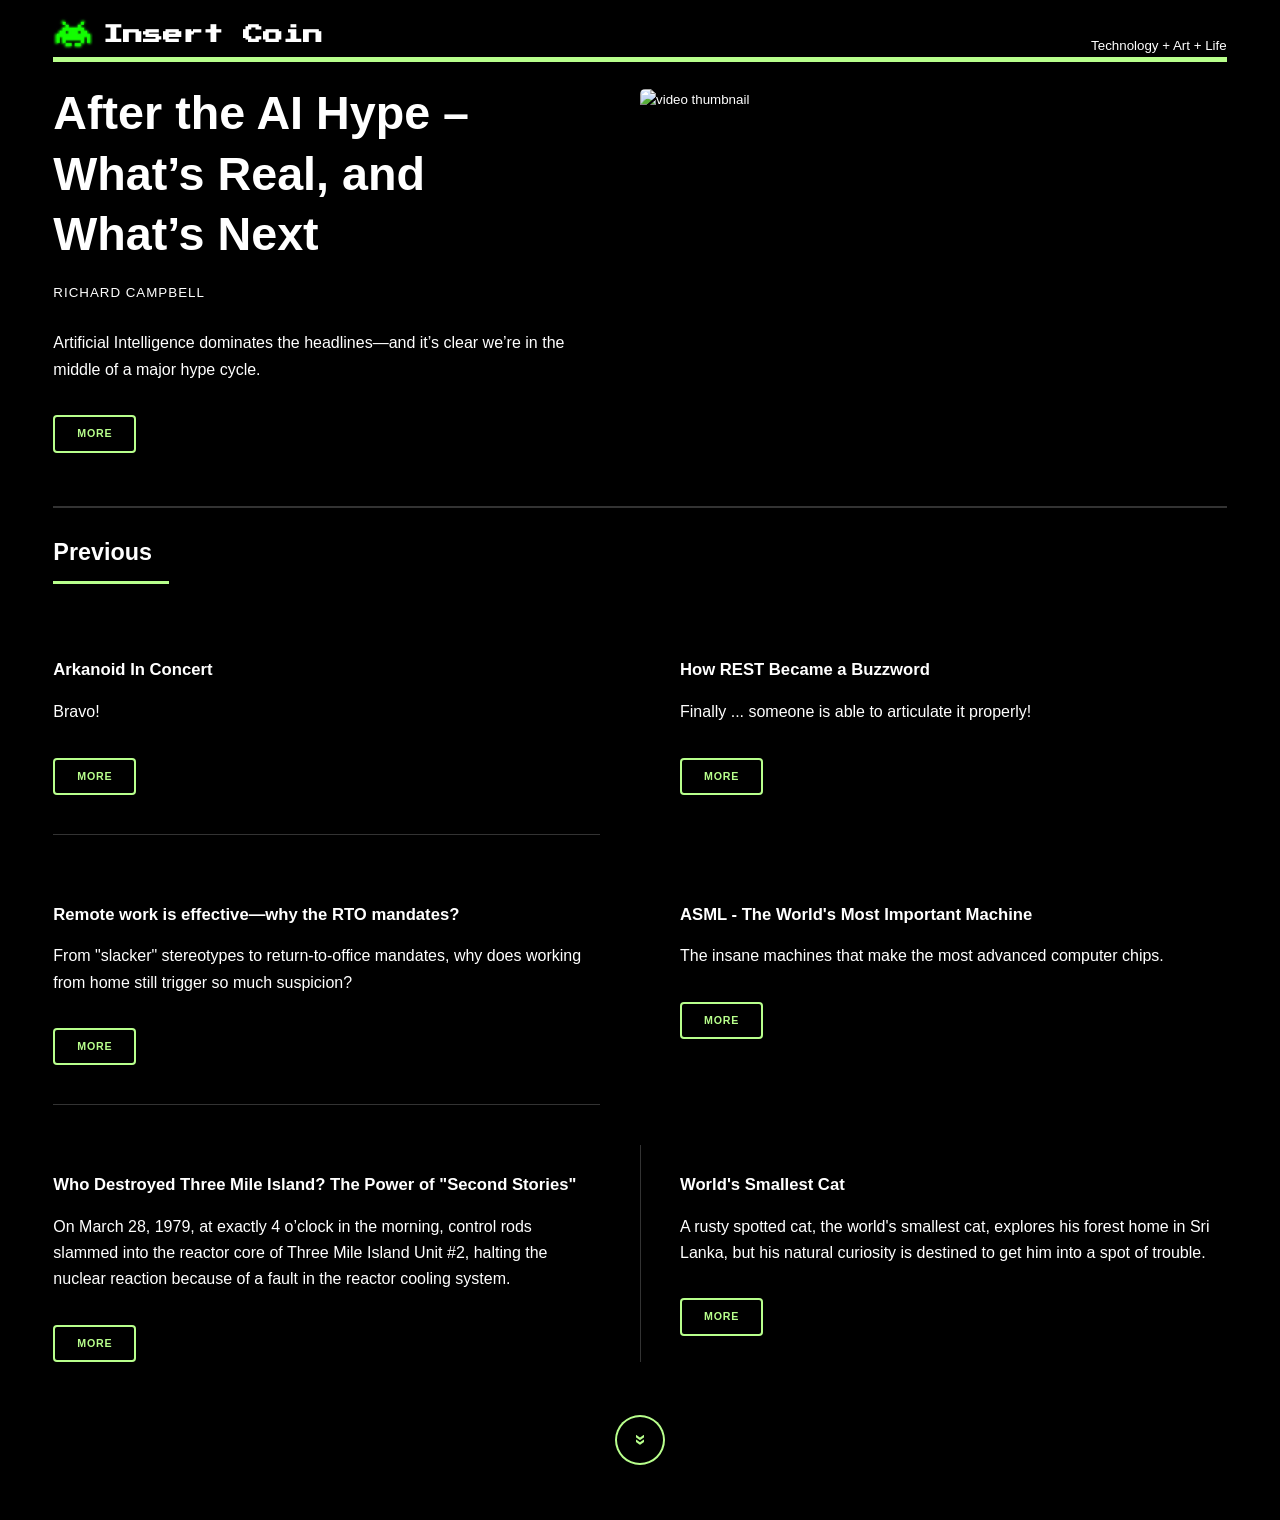
==== commit adee29be: "Update" ====
--- a/site/index.html
+++ b/site/index.html
@@ -33,16 +33,16 @@
 <section id="banner">
 	<div class="content">
 		<header>
-			<h1>Remote work is effective—why the RTO mandates?</h1>
-			<p>Heejung Chung</p>
+			<h1>After the AI Hype – What’s Real, and What’s Next</h1>
+			<p>Richard Campbell</p>
 		</header>
-		<p>From "slacker" stereotypes to return-to-office mandates, why does working from home still trigger so much suspicion?</p>
+		<p>Artificial Intelligence dominates the headlines—and it’s clear we’re in the middle of a major hype cycle.</p>
 		<ul class="actions">
-			<li><a href="content/2026/remote-work-is-effective/" class="button big">More</a></li>
+			<li><a href="content/2026/after-the-ai-hype/" class="button big">More</a></li>
 		</ul>
 	</div>
 	<span class="image object">
-		<img alt="video thumbnail" src="https://i.ytimg.com/vi/1xQeXOz0Ncs/hq720.jpg">
+		<img alt="video thumbnail" src="https://i.ytimg.com/vi/uWnUnMphmPM/hq720.jpg">
 	</span>
 </section>
 
@@ -52,6 +52,30 @@
 		<h2>Previous</h2>
 	</header>
 	<div class="posts">
+        <article>
+            <a href="content/2026/arkanoid-in-concert/" class="image"><img src="https://i.ytimg.com/vi/b7aa7Dajw0M/hq720.jpg" alt="" /></a>
+            <h3>Arkanoid In Concert</h3>
+            <p>Bravo!</p>
+            <ul class="actions">
+                <li><a href="content/2026/arkanoid-in-concert/" class="button">More</a></li>
+            </ul>
+        </article>
+        <article>
+            <a href="content/2026/how-rest-became-a-buzzword/" class="image"><img src="content/2026/how-rest-became-a-buzzword/images/rest-api.png" alt="" /></a>
+            <h3>How REST Became a Buzzword</h3>
+            <p>Finally ... someone is able to articulate it properly!</p>
+            <ul class="actions">
+                <li><a href="content/2026/how-rest-became-a-buzzword/" class="button">More</a></li>
+            </ul>
+        </article>
+        <article>
+            <a href="content/2026/remote-work-is-effective/" class="image"><img src="https://i.ytimg.com/vi/_xHQWLjE6xQ/hq720.jpg" alt="" /></a>
+            <h3>Remote work is effective—why the RTO mandates?</h3>
+            <p>From "slacker" stereotypes to return-to-office mandates, why does working from home still trigger so much suspicion?</p>
+            <ul class="actions">
+                <li><a href="content/2026/remote-work-is-effective/" class="button">More</a></li>
+            </ul>
+        </article>
         <article>
             <a href="content/2026/worlds-most-important-machine/" class="image"><img src="https://i.ytimg.com/vi/MiUHjLxm3V0/hq720.jpg" alt="" /></a>
             <h3>ASML - The World's Most Important Machine</h3>
@@ -74,30 +98,6 @@
             <p>A rusty spotted cat, the world's smallest cat, explores his forest home in Sri Lanka, but his natural curiosity is destined to get him into a spot of trouble.</p>
             <ul class="actions">
                 <li><a href="content/2026/worlds-smallest-cat/" class="button">More</a></li>
-            </ul>
-        </article>
-        <article>
-            <a href="content/2026/renewed-site/" class="image"><img src="content/2026/renewed-site/images/Google_AI_Studio_2025-12-28T23_28_41.825Z.png" alt="" /></a>
-            <h3>Welcome to "Insert Coin"</h3>
-            <p>After many, MANY years relying on the trusty Wordpress to host my personal site I decided it was high time for a refresher, including a name change.</p>
-            <ul class="actions">
-                <li><a href="content/2026/renewed-site/" class="button">More</a></li>
-            </ul>
-        </article>
-        <article>
-            <a href="content/2025/the-thinking-game/" class="image"><img src="https://i.ytimg.com/vi/d95J8yzvjbQ/hq720.jpg" alt="" /></a>
-            <h3>The Thinking Game | Full documentary</h3>
-            <p>The Thinking Game takes you on a journey into the heart of DeepMind, capturing a team striving to unravel the mysteries of intelligence and life itself.</p>
-            <ul class="actions">
-                <li><a href="content/2025/the-thinking-game/" class="button">More</a></li>
-            </ul>
-        </article>
-        <article>
-            <a href="content/2025/looks-arent-everything/" class="image"><img src="https://i.ytimg.com/vi/KM4Xe6Dlp0Y/hq720.jpg" alt="" /></a>
-            <h3>Looks aren't everything. Believe me, I'm a model.</h3>
-            <p>Cameron Russell admits she won "a genetic lottery": she's tall, pretty and an underwear model.</p>
-            <ul class="actions">
-                <li><a href="content/2025/looks-arent-everything/" class="button">More</a></li>
             </ul>
         </article>
 	</div>
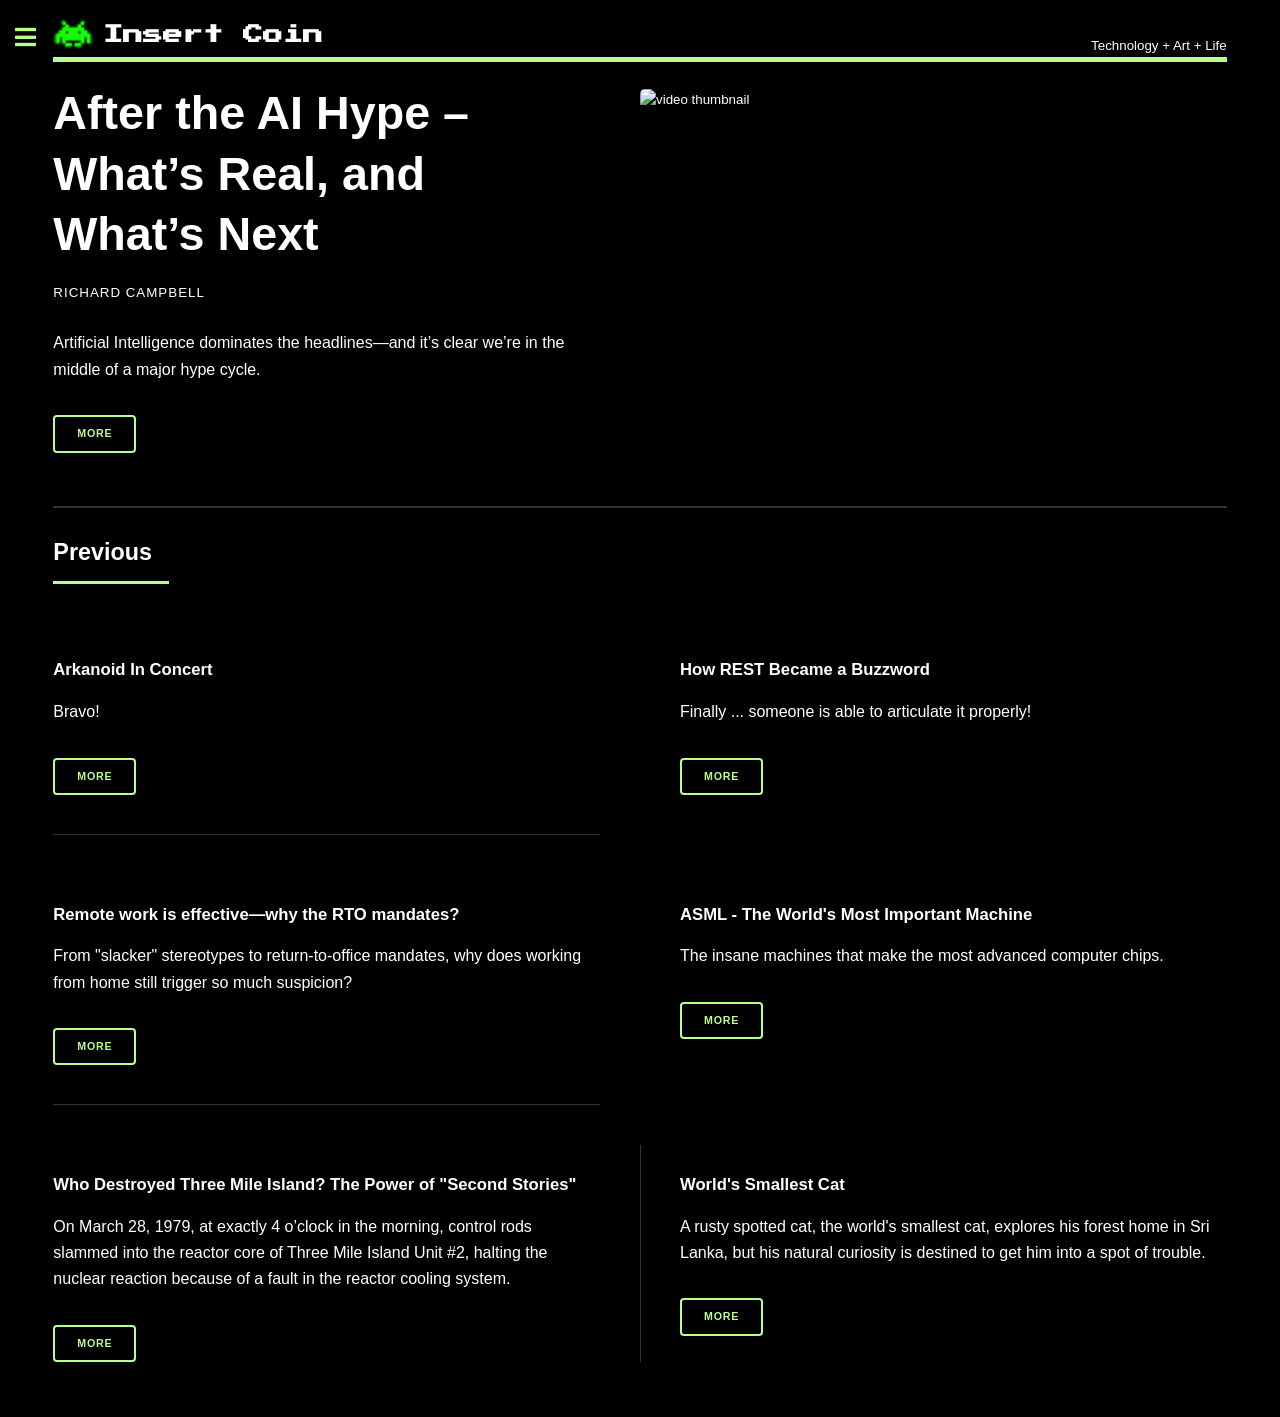
==== commit a1bd6c66: "Update" ====
--- a/site/index.html
+++ b/site/index.html
@@ -1,185 +1,185 @@
-<!DOCTYPE HTML>
-<html>
-
-<head>
-	<title>Insert Coin &#8211; Technology + Art + Life</title>
-	<meta charset="utf-8" />
-	<meta name="viewport" content="width=device-width, initial-scale=1, user-scalable=no" />
-	<link rel="stylesheet" href="assets/css/main.min.css" />
-	<link rel="apple-touch-icon" sizes="180x180" href="/apple-touch-icon.png">
-	<link rel="icon" type="image/png" sizes="32x32" href="/favicon-32x32.png">
-	<link rel="icon" type="image/png" sizes="16x16" href="/favicon-16x16.png">
-	<link rel="manifest" href="/site.webmanifest">
-</head>
-
-<body class="is-preload">
-
-	<!-- Wrapper -->
-	<div id="wrapper">
-
-		<!-- Main -->
-		<div id="main">
-			<div class="inner">
-
-				<!-- Header -->
-				<header id="header">
-					<a href="/" class="logo"><img src="images/logo.jpg" alt="" /><strong>Insert
-							Coin</strong></a>
-					<br />
-					Technology + Art + Life
-				</header>
-
-				<!-- Banner -->
-<section id="banner">
-	<div class="content">
-		<header>
-			<h1>After the AI Hype – What’s Real, and What’s Next</h1>
-			<p>Richard Campbell</p>
-		</header>
-		<p>Artificial Intelligence dominates the headlines—and it’s clear we’re in the middle of a major hype cycle.</p>
-		<ul class="actions">
-			<li><a href="content/2026/after-the-ai-hype/" class="button big">More</a></li>
-		</ul>
-	</div>
-	<span class="image object">
-		<img alt="video thumbnail" src="https://i.ytimg.com/vi/uWnUnMphmPM/hq720.jpg">
-	</span>
-</section>
-
-<!-- Section -->
-<section>
-	<header class="major">
-		<h2>Previous</h2>
-	</header>
-	<div class="posts">
-        <article>
-            <a href="content/2026/arkanoid-in-concert/" class="image"><img src="https://i.ytimg.com/vi/b7aa7Dajw0M/hq720.jpg" alt="" /></a>
-            <h3>Arkanoid In Concert</h3>
-            <p>Bravo!</p>
-            <ul class="actions">
-                <li><a href="content/2026/arkanoid-in-concert/" class="button">More</a></li>
-            </ul>
-        </article>
-        <article>
-            <a href="content/2026/how-rest-became-a-buzzword/" class="image"><img src="content/2026/how-rest-became-a-buzzword/images/rest-api.png" alt="" /></a>
-            <h3>How REST Became a Buzzword</h3>
-            <p>Finally ... someone is able to articulate it properly!</p>
-            <ul class="actions">
-                <li><a href="content/2026/how-rest-became-a-buzzword/" class="button">More</a></li>
-            </ul>
-        </article>
-        <article>
-            <a href="content/2026/remote-work-is-effective/" class="image"><img src="https://i.ytimg.com/vi/_xHQWLjE6xQ/hq720.jpg" alt="" /></a>
-            <h3>Remote work is effective—why the RTO mandates?</h3>
-            <p>From "slacker" stereotypes to return-to-office mandates, why does working from home still trigger so much suspicion?</p>
-            <ul class="actions">
-                <li><a href="content/2026/remote-work-is-effective/" class="button">More</a></li>
-            </ul>
-        </article>
-        <article>
-            <a href="content/2026/worlds-most-important-machine/" class="image"><img src="https://i.ytimg.com/vi/MiUHjLxm3V0/hq720.jpg" alt="" /></a>
-            <h3>ASML - The World's Most Important Machine</h3>
-            <p>The insane machines that make the most advanced computer chips.</p>
-            <ul class="actions">
-                <li><a href="content/2026/worlds-most-important-machine/" class="button">More</a></li>
-            </ul>
-        </article>
-        <article>
-            <a href="content/2026/who-destroyed-3-mile-island/" class="image"><img src="https://i.ytimg.com/vi/1xQeXOz0Ncs/hq720.jpg" alt="" /></a>
-            <h3>Who Destroyed Three Mile Island? The Power of "Second Stories"</h3>
-            <p>On March 28, 1979, at exactly 4 o’clock in the morning, control rods slammed into the reactor core of Three Mile Island Unit #2, halting the nuclear reaction because of a fault in the reactor cooling system.</p>
-            <ul class="actions">
-                <li><a href="content/2026/who-destroyed-3-mile-island/" class="button">More</a></li>
-            </ul>
-        </article>
-        <article>
-            <a href="content/2026/worlds-smallest-cat/" class="image"><img src="https://i.ytimg.com/vi/W86cTIoMv2U/hq720.jpg" alt="" /></a>
-            <h3>World's Smallest Cat</h3>
-            <p>A rusty spotted cat, the world's smallest cat, explores his forest home in Sri Lanka, but his natural curiosity is destined to get him into a spot of trouble.</p>
-            <ul class="actions">
-                <li><a href="content/2026/worlds-smallest-cat/" class="button">More</a></li>
-            </ul>
-        </article>
-	</div>
-	<div class="load-more-container">
-		<a href="#" id="load-more-btn" class="button load-more"><span>&raquo;</span></a>
-	</div>
-</section>
-
-			</div>
-		</div>
-
-		<!-- Sidebar -->
-		<div id="sidebar">
-			<div class="inner">
-
-				<!-- Search -->
-				<section id="search" class="alt">
-					<form method="post" action="#" onsubmit="return false;">
-						<input type="text" id="search-input" placeholder="Search" />
-					</form>
-				</section>
-
-				<!-- Menu -->
-				<nav id="menu">
-					<header class="major">
-						<h2>Categories</h2>
-					</header>
-					<ul>
-						<li><a href="#" data-category="ai">AI</a></li>
-						<li><a href="#" data-category="joke">Jokes</a></li>
-						<li><a href="#" data-category="lead">Leadership</a></li>
-						<li><a href="#" data-category="life">Life</a></li>
-						<li><a href="#" data-category="me">Me</a></li>
-						<li><a href="#" data-category="pt">Português</a></li>
-						<li><a href="#" data-category="quotes">Quotes</a></li>
-						<li><a href="#" data-category="song">Songs</a></li>
-						<li><a href="#" data-category="tech">Tech</a></li>
-						<li><a href="#" data-category="ted">TED</a></li>
-					</ul>
-					<div>
-						<br />
-						<a href="#" id="show-categories-btn" class="button">Show</a>
-					</div>
-				</nav>
-
-				<!-- Section -->
-				<section>
-					<header class="major">
-						<h2>Contacts</h2>
-					</header>
-					<ul class="contact">
-						<li class="icon brands fa-linkedin"><a href="https://www.linkedin.com/in/apbruno/"
-								target="_blank">LinkedIn</a>
-						</li>
-						<li class="icon brands fa-github"><a href="https://github.com/pedrobruno"
-								target="_blank">GitHub</a></li>
-					</ul>
-				</section>
-
-				<!-- Footer -->
-				<section>
-					<footer id="footer">
-						<p class="copyright">&copy; All rights reserved.
-							<br />
-							Design template based on work by: <a href="https://html5up.net" target="_blank">HTML5
-								UP</a>.</br>
-							Using <strong>Calibri</strong> font ... on purpose.
-						</p>
-					</footer>
-				</section>
-
-			</div>
-		</div>
-
-	</div>
-
-	<!-- Scripts -->
-	<script src="assets/js/jquery.min.js"></script>
-	<script src="assets/js/browser.min.js"></script>
-	<script src="assets/js/breakpoints.min.js"></script>
-	<script src="assets/js/site.min.js"></script>
-
-</body>
-
+<!DOCTYPE HTML>
+<html>
+
+<head>
+	<title>Insert Coin &#8211; Technology + Art + Life</title>
+	<meta charset="utf-8" />
+	<meta name="viewport" content="width=device-width, initial-scale=1, user-scalable=no" />
+	<link rel="stylesheet" href="assets/css/main.min.css" />
+	<link rel="apple-touch-icon" sizes="180x180" href="/apple-touch-icon.png">
+	<link rel="icon" type="image/png" sizes="32x32" href="/favicon-32x32.png">
+	<link rel="icon" type="image/png" sizes="16x16" href="/favicon-16x16.png">
+	<link rel="manifest" href="/site.webmanifest">
+</head>
+
+<body class="is-preload">
+
+	<!-- Wrapper -->
+	<div id="wrapper">
+
+		<!-- Main -->
+		<div id="main">
+			<div class="inner">
+
+				<!-- Header -->
+				<header id="header">
+					<a href="/" class="logo"><img src="images/logo.jpg" alt="" /><strong>Insert
+							Coin</strong></a>
+					<br />
+					Technology + Art + Life
+				</header>
+
+				<!-- Banner -->
+<section id="banner">
+	<div class="content">
+		<header>
+			<h1>After the AI Hype – What’s Real, and What’s Next</h1>
+			<p>Richard Campbell</p>
+		</header>
+		<p>Artificial Intelligence dominates the headlines—and it’s clear we’re in the middle of a major hype cycle.</p>
+		<ul class="actions">
+			<li><a href="content/2026/after-the-ai-hype/" class="button big">More</a></li>
+		</ul>
+	</div>
+	<span class="image object">
+		<img alt="video thumbnail" src="https://i.ytimg.com/vi/uWnUnMphmPM/hq720.jpg">
+	</span>
+</section>
+
+<!-- Section -->
+<section>
+	<header class="major">
+		<h2>Previous</h2>
+	</header>
+	<div class="posts">
+        <article>
+            <a href="content/2026/arkanoid-in-concert/" class="image"><img src="https://i.ytimg.com/vi/b7aa7Dajw0M/hq720.jpg" alt="" /></a>
+            <h3>Arkanoid In Concert</h3>
+            <p>Bravo!</p>
+            <ul class="actions">
+                <li><a href="content/2026/arkanoid-in-concert/" class="button">More</a></li>
+            </ul>
+        </article>
+        <article>
+            <a href="content/2026/how-rest-became-a-buzzword/" class="image"><img src="content/2026/how-rest-became-a-buzzword/images/rest-api.png" alt="" /></a>
+            <h3>How REST Became a Buzzword</h3>
+            <p>Finally ... someone is able to articulate it properly!</p>
+            <ul class="actions">
+                <li><a href="content/2026/how-rest-became-a-buzzword/" class="button">More</a></li>
+            </ul>
+        </article>
+        <article>
+            <a href="content/2026/remote-work-is-effective/" class="image"><img src="https://i.ytimg.com/vi/_xHQWLjE6xQ/hq720.jpg" alt="" /></a>
+            <h3>Remote work is effective—why the RTO mandates?</h3>
+            <p>From "slacker" stereotypes to return-to-office mandates, why does working from home still trigger so much suspicion?</p>
+            <ul class="actions">
+                <li><a href="content/2026/remote-work-is-effective/" class="button">More</a></li>
+            </ul>
+        </article>
+        <article>
+            <a href="content/2026/worlds-most-important-machine/" class="image"><img src="https://i.ytimg.com/vi/MiUHjLxm3V0/hq720.jpg" alt="" /></a>
+            <h3>ASML - The World's Most Important Machine</h3>
+            <p>The insane machines that make the most advanced computer chips.</p>
+            <ul class="actions">
+                <li><a href="content/2026/worlds-most-important-machine/" class="button">More</a></li>
+            </ul>
+        </article>
+        <article>
+            <a href="content/2026/who-destroyed-3-mile-island/" class="image"><img src="https://i.ytimg.com/vi/1xQeXOz0Ncs/hq720.jpg" alt="" /></a>
+            <h3>Who Destroyed Three Mile Island? The Power of "Second Stories"</h3>
+            <p>On March 28, 1979, at exactly 4 o’clock in the morning, control rods slammed into the reactor core of Three Mile Island Unit #2, halting the nuclear reaction because of a fault in the reactor cooling system.</p>
+            <ul class="actions">
+                <li><a href="content/2026/who-destroyed-3-mile-island/" class="button">More</a></li>
+            </ul>
+        </article>
+        <article>
+            <a href="content/2026/worlds-smallest-cat/" class="image"><img src="https://i.ytimg.com/vi/W86cTIoMv2U/hq720.jpg" alt="" /></a>
+            <h3>World's Smallest Cat</h3>
+            <p>A rusty spotted cat, the world's smallest cat, explores his forest home in Sri Lanka, but his natural curiosity is destined to get him into a spot of trouble.</p>
+            <ul class="actions">
+                <li><a href="content/2026/worlds-smallest-cat/" class="button">More</a></li>
+            </ul>
+        </article>
+	</div>
+	<div class="load-more-container">
+		<a href="#" id="load-more-btn" class="button load-more"><span>&raquo;</span></a>
+	</div>
+</section>
+
+			</div>
+		</div>
+
+		<!-- Sidebar -->
+		<div id="sidebar">
+			<div class="inner">
+
+				<!-- Search -->
+				<section id="search" class="alt">
+					<form method="post" action="#" onsubmit="return false;">
+						<input type="text" id="search-input" placeholder="Search" />
+					</form>
+				</section>
+
+				<!-- Menu -->
+				<nav id="menu">
+					<header class="major">
+						<h2>Categories</h2>
+					</header>
+					<ul>
+						<li><a href="#" data-category="ai">AI</a></li>
+						<li><a href="#" data-category="joke">Jokes</a></li>
+						<li><a href="#" data-category="lead">Leadership</a></li>
+						<li><a href="#" data-category="life">Life</a></li>
+						<li><a href="#" data-category="me">Me</a></li>
+						<li><a href="#" data-category="pt">Português</a></li>
+						<li><a href="#" data-category="quotes">Quotes</a></li>
+						<li><a href="#" data-category="song">Songs</a></li>
+						<li><a href="#" data-category="tech">Tech</a></li>
+						<li><a href="#" data-category="ted">TED</a></li>
+					</ul>
+					<div>
+						<br />
+						<a href="#" id="show-categories-btn" class="button">Show</a>
+					</div>
+				</nav>
+
+				<!-- Section -->
+				<section>
+					<header class="major">
+						<h2>Contacts</h2>
+					</header>
+					<ul class="contact">
+						<li class="icon brands fa-linkedin"><a href="https://www.linkedin.com/in/apbruno/"
+								target="_blank">LinkedIn</a>
+						</li>
+						<li class="icon brands fa-github"><a href="https://github.com/pedrobruno"
+								target="_blank">GitHub</a></li>
+					</ul>
+				</section>
+
+				<!-- Footer -->
+				<section>
+					<footer id="footer">
+						<p class="copyright">&copy; All rights reserved.
+							<br />
+							Design template based on work by: <a href="https://html5up.net" target="_blank">HTML5
+								UP</a>.</br>
+							Using <strong>Calibri</strong> font ... on purpose.
+						</p>
+					</footer>
+				</section>
+
+			</div>
+		</div>
+
+	</div>
+
+	<!-- Scripts -->
+	<script src="assets/js/jquery.min.js"></script>
+	<script src="assets/js/browser.min.js"></script>
+	<script src="assets/js/breakpoints.min.js"></script>
+	<script src="assets/js/site.min.js"></script>
+
+</body>
+
 </html>
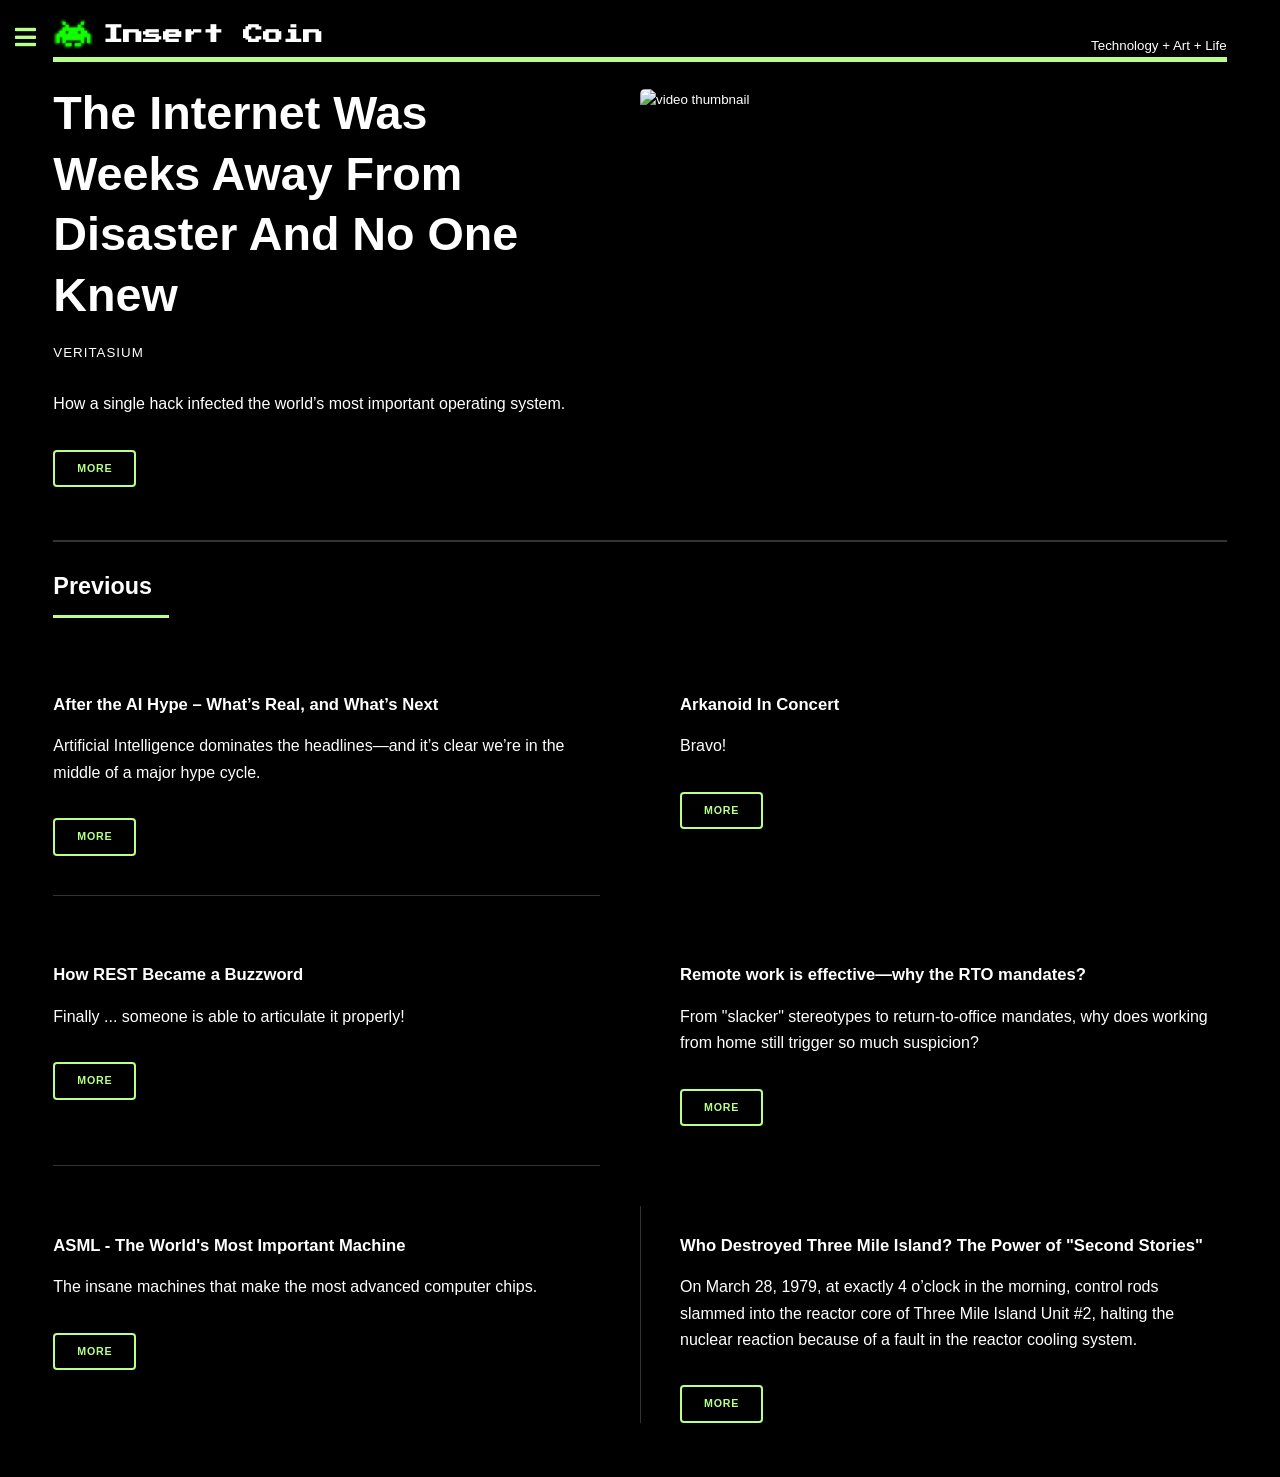
==== commit 2009c6c8: "'the-internet-was-weeks-away-from-disaster'" ====
--- a/site/index.html
+++ b/site/index.html
@@ -33,16 +33,16 @@
 <section id="banner">
 	<div class="content">
 		<header>
-			<h1>After the AI Hype – What’s Real, and What’s Next</h1>
-			<p>Richard Campbell</p>
+			<h1>The Internet Was Weeks Away From Disaster And No One Knew</h1>
+			<p>Veritasium</p>
 		</header>
-		<p>Artificial Intelligence dominates the headlines—and it’s clear we’re in the middle of a major hype cycle.</p>
+		<p>How a single hack infected the world’s most important operating system.</p>
 		<ul class="actions">
-			<li><a href="content/2026/after-the-ai-hype/" class="button big">More</a></li>
+			<li><a href="content/2026/the-internet-was-weeks-away-from-disaster/" class="button big">More</a></li>
 		</ul>
 	</div>
 	<span class="image object">
-		<img alt="video thumbnail" src="https://i.ytimg.com/vi/uWnUnMphmPM/hq720.jpg">
+		<img alt="video thumbnail" src="https://i.ytimg.com/vi/aoag03mSuXQ/hq720.jpg">
 	</span>
 </section>
 
@@ -52,6 +52,14 @@
 		<h2>Previous</h2>
 	</header>
 	<div class="posts">
+        <article>
+            <a href="content/2026/after-the-ai-hype/" class="image"><img src="https://i.ytimg.com/vi/uWnUnMphmPM/hq720.jpg" alt="" /></a>
+            <h3>After the AI Hype – What’s Real, and What’s Next</h3>
+            <p>Artificial Intelligence dominates the headlines—and it’s clear we’re in the middle of a major hype cycle.</p>
+            <ul class="actions">
+                <li><a href="content/2026/after-the-ai-hype/" class="button">More</a></li>
+            </ul>
+        </article>
         <article>
             <a href="content/2026/arkanoid-in-concert/" class="image"><img src="https://i.ytimg.com/vi/b7aa7Dajw0M/hq720.jpg" alt="" /></a>
             <h3>Arkanoid In Concert</h3>
@@ -90,14 +98,6 @@
             <p>On March 28, 1979, at exactly 4 o’clock in the morning, control rods slammed into the reactor core of Three Mile Island Unit #2, halting the nuclear reaction because of a fault in the reactor cooling system.</p>
             <ul class="actions">
                 <li><a href="content/2026/who-destroyed-3-mile-island/" class="button">More</a></li>
-            </ul>
-        </article>
-        <article>
-            <a href="content/2026/worlds-smallest-cat/" class="image"><img src="https://i.ytimg.com/vi/W86cTIoMv2U/hq720.jpg" alt="" /></a>
-            <h3>World's Smallest Cat</h3>
-            <p>A rusty spotted cat, the world's smallest cat, explores his forest home in Sri Lanka, but his natural curiosity is destined to get him into a spot of trouble.</p>
-            <ul class="actions">
-                <li><a href="content/2026/worlds-smallest-cat/" class="button">More</a></li>
             </ul>
         </article>
 	</div>
